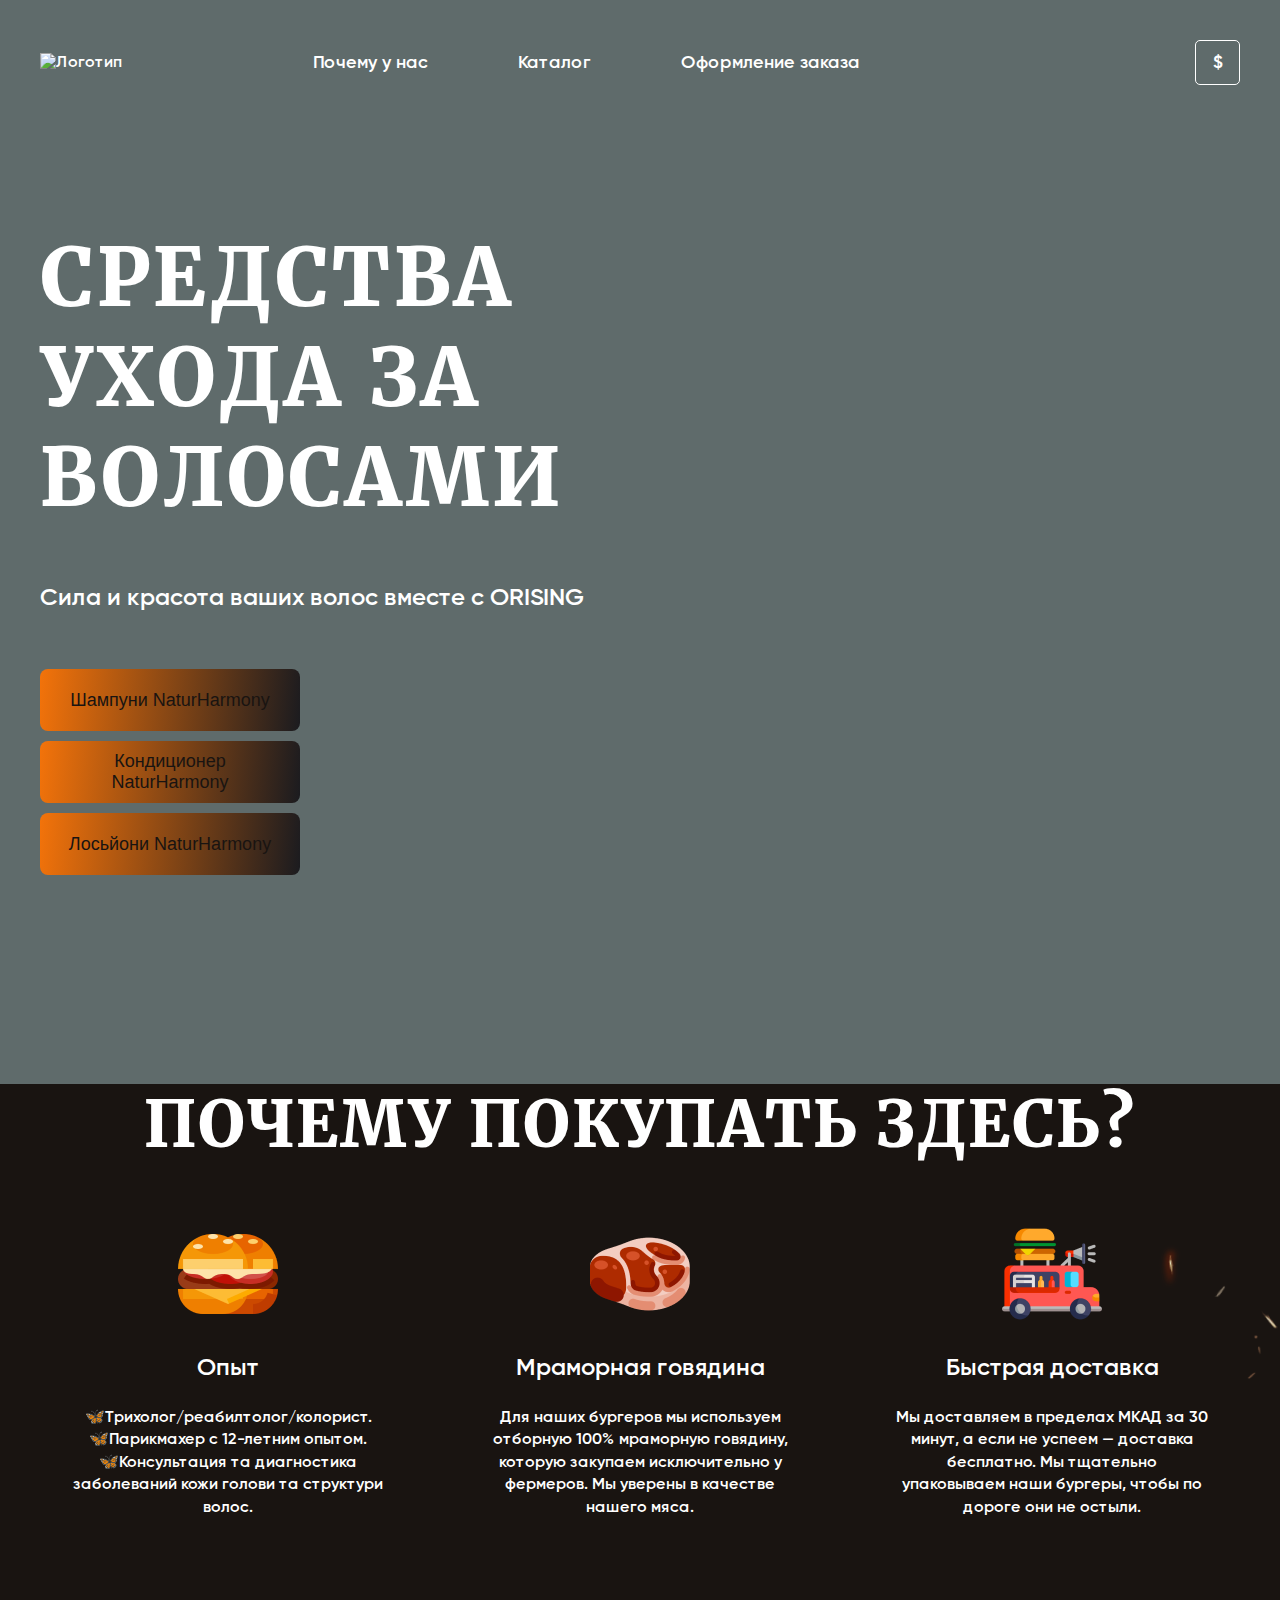
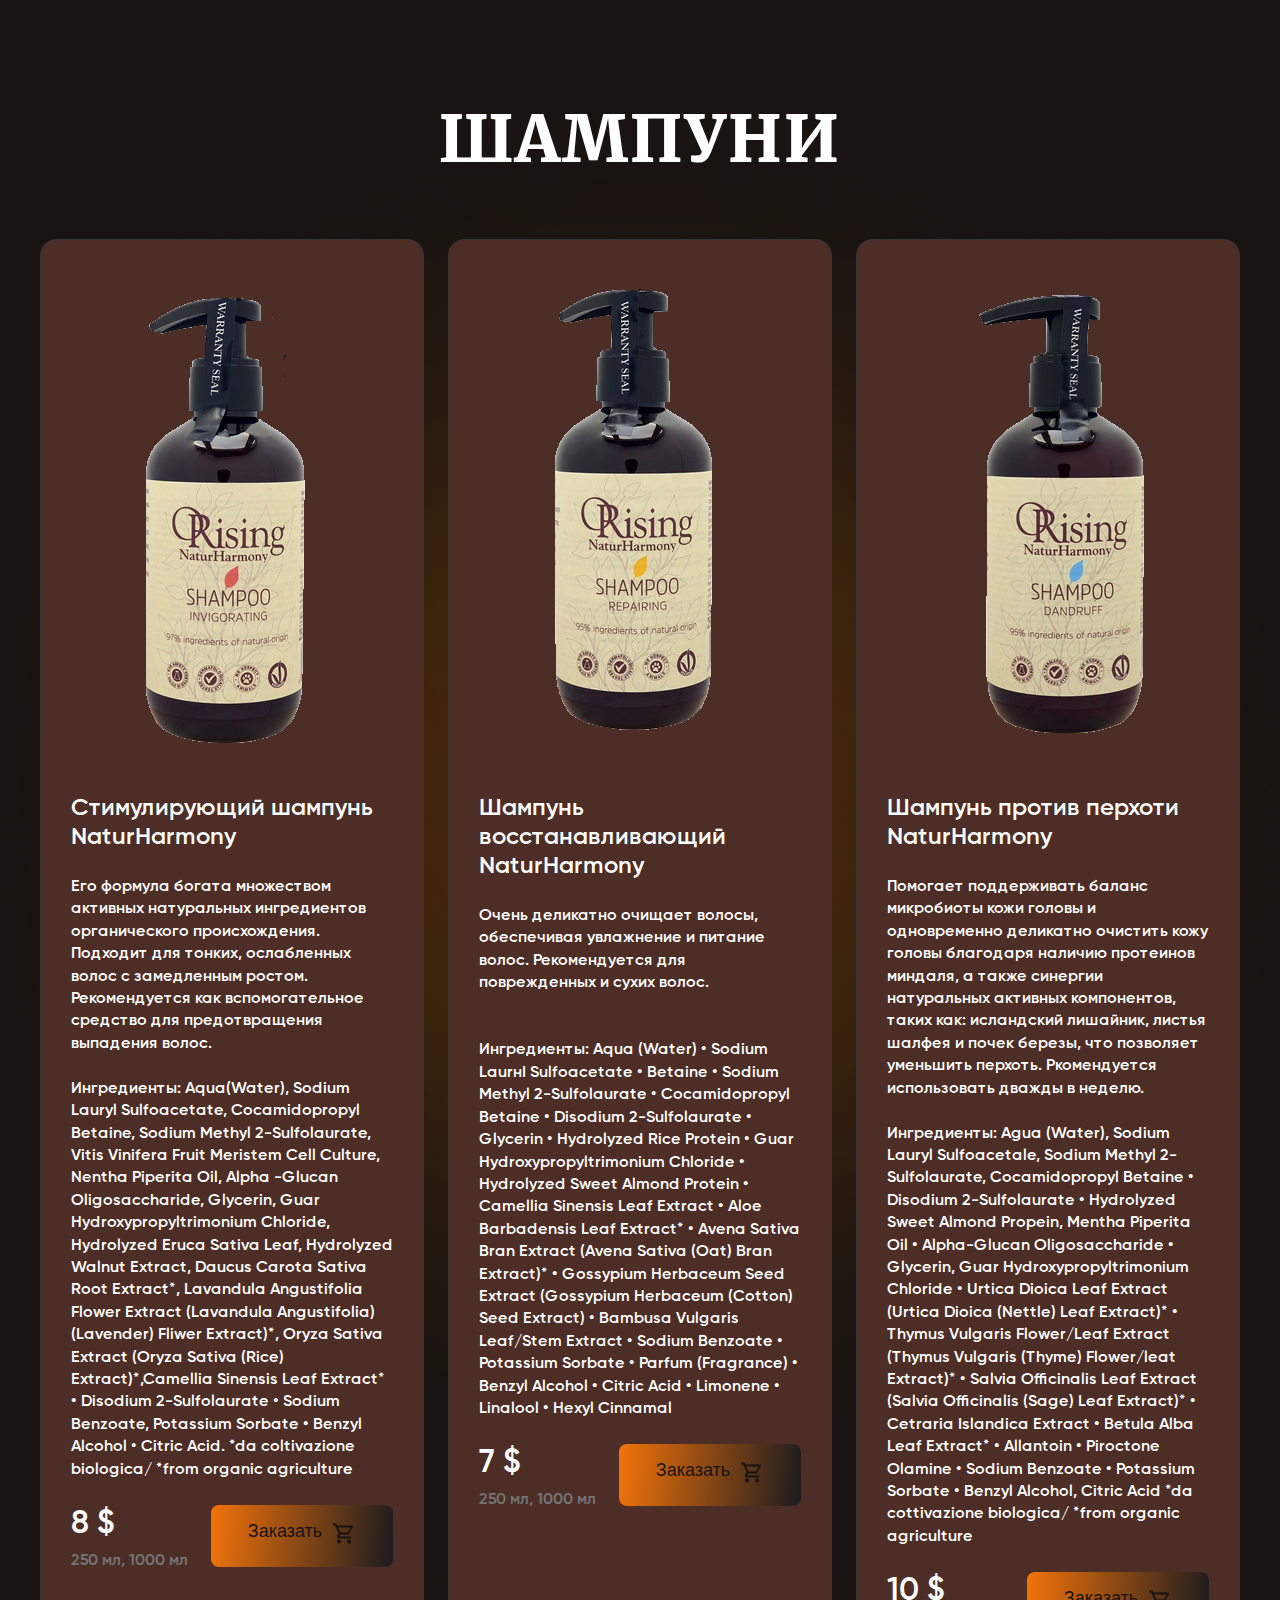
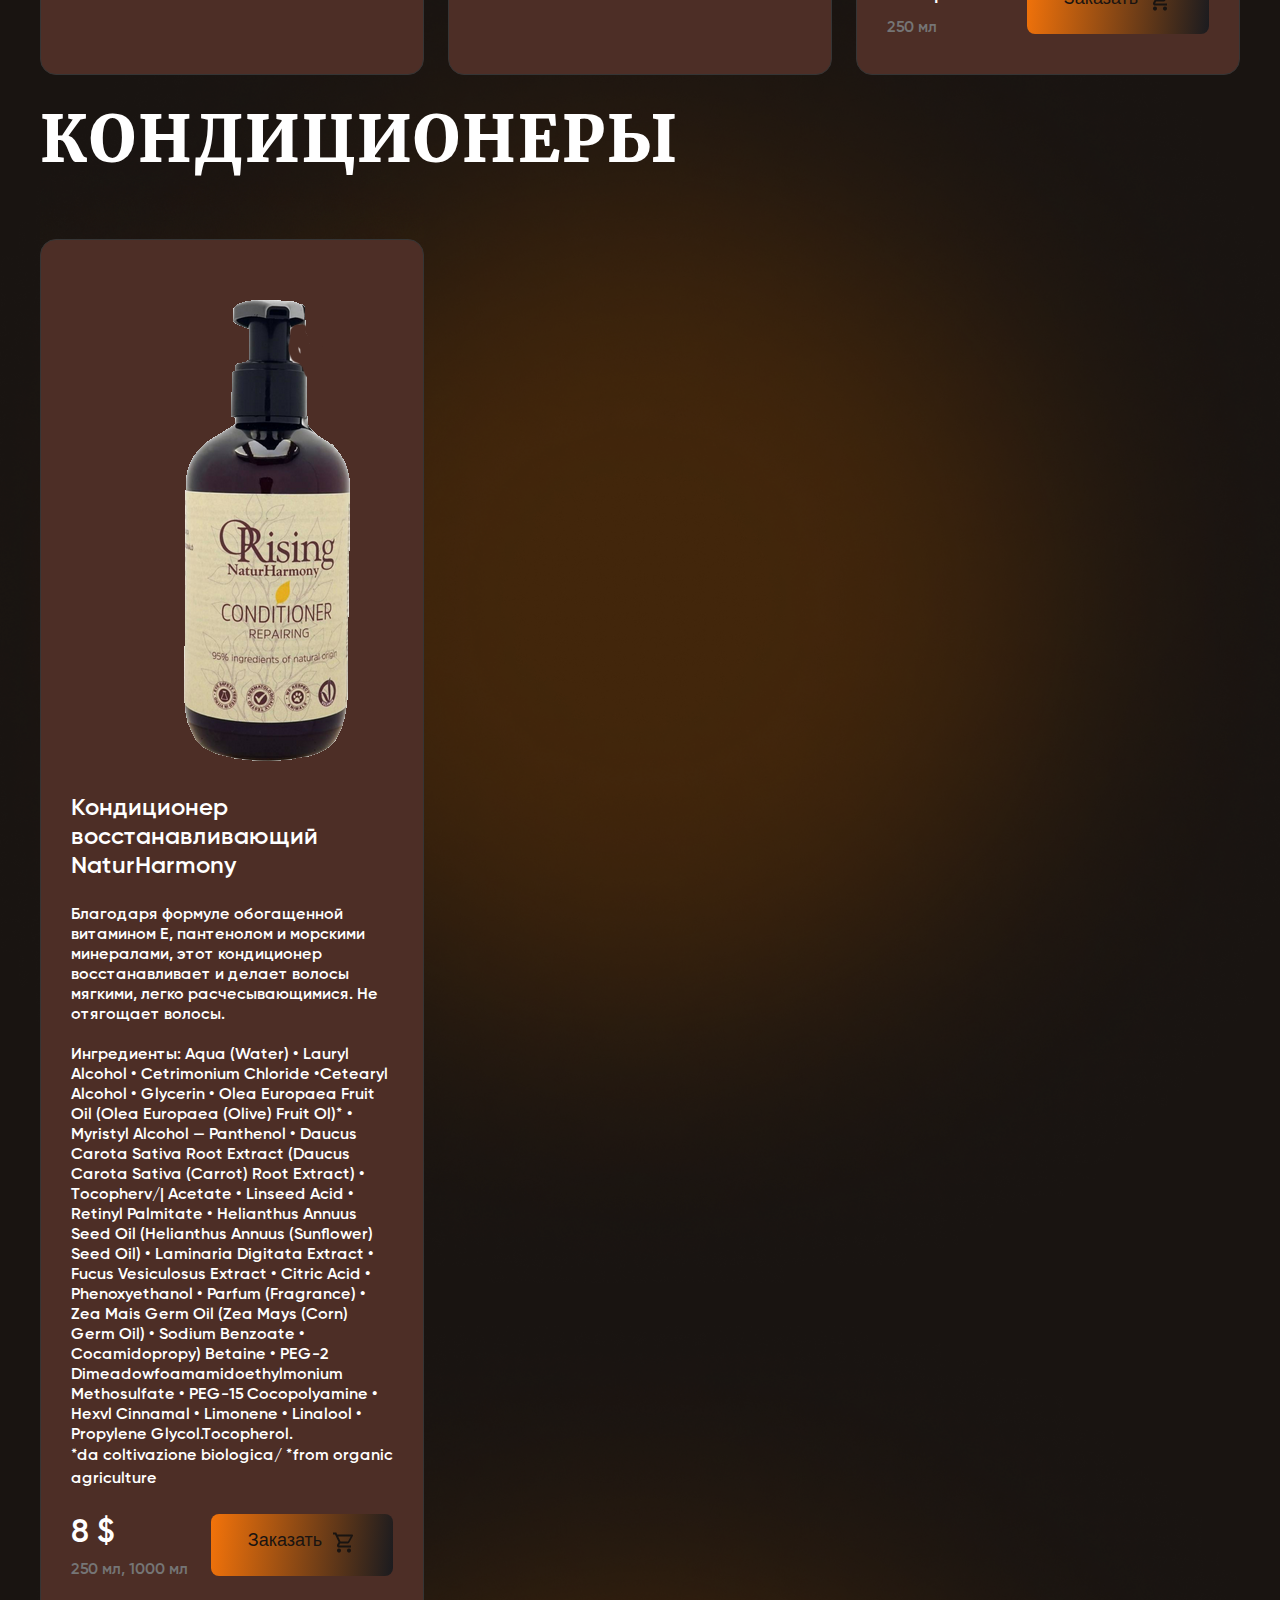
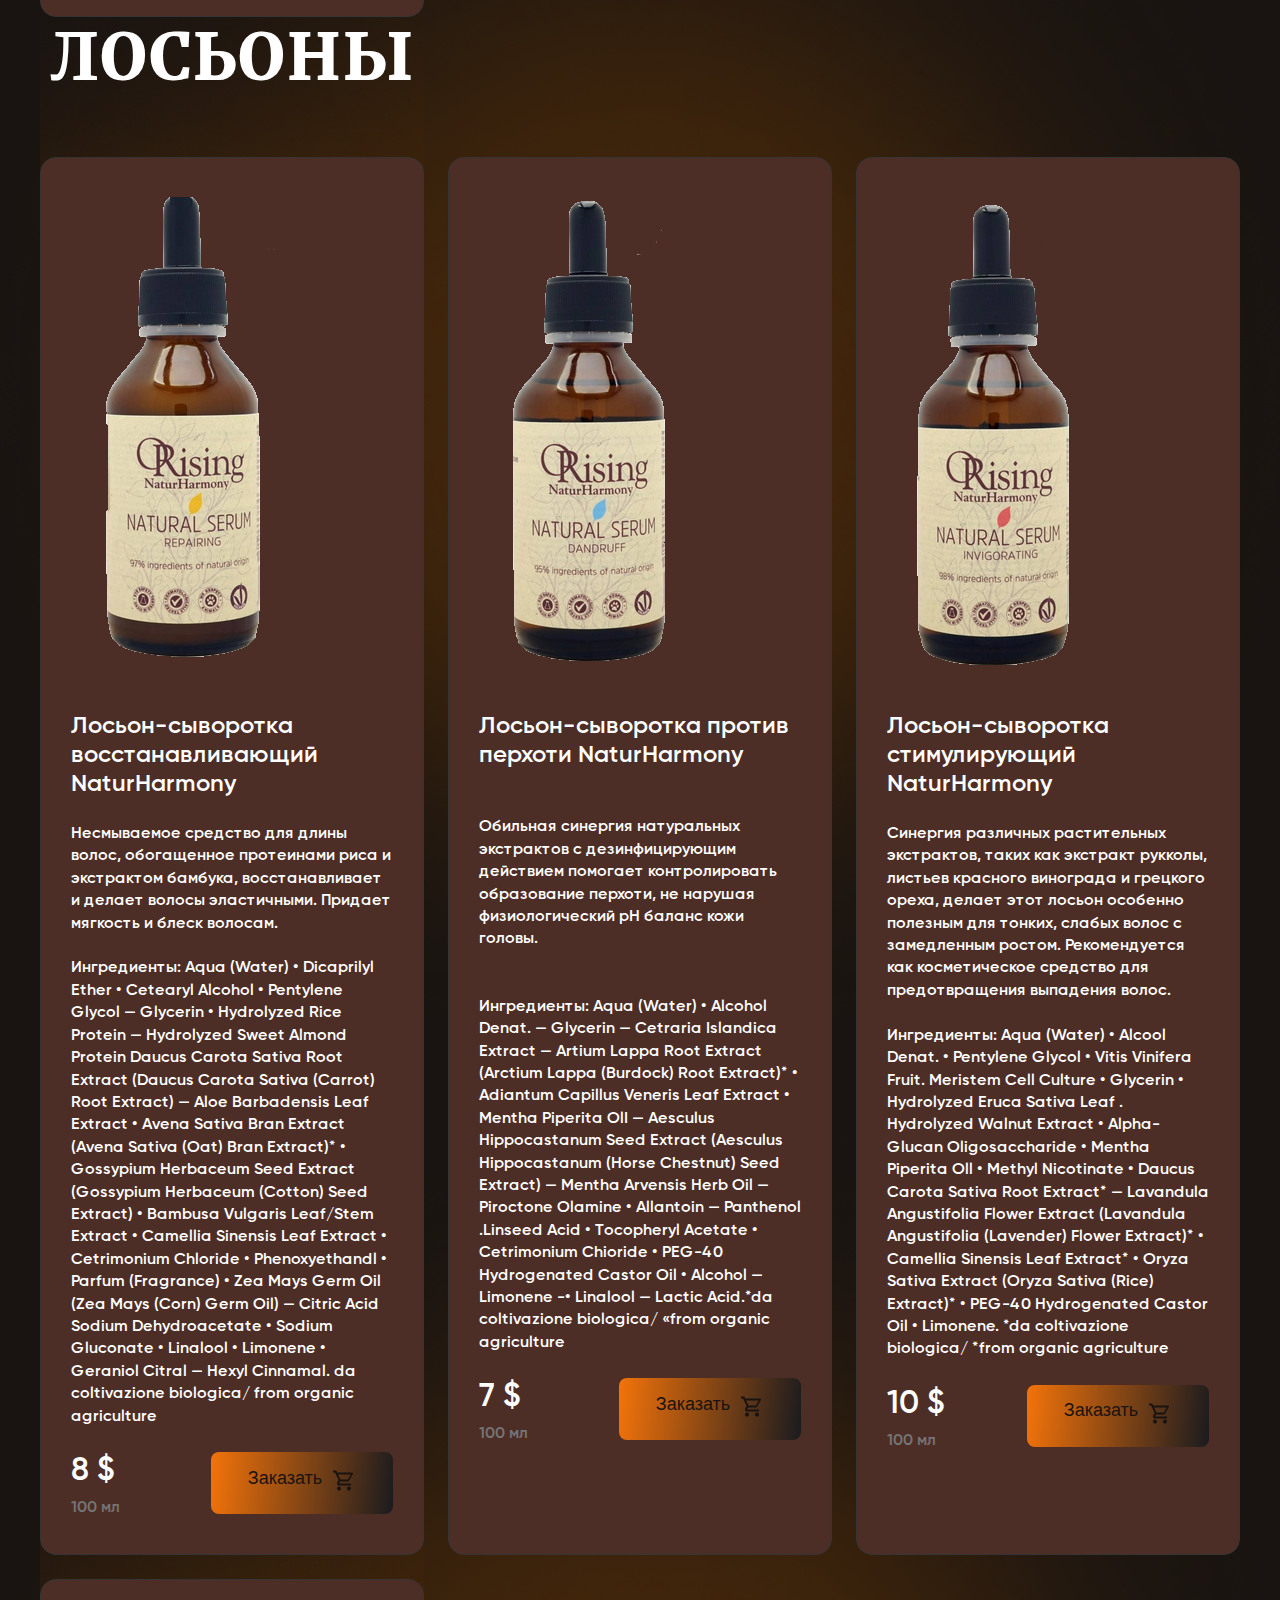
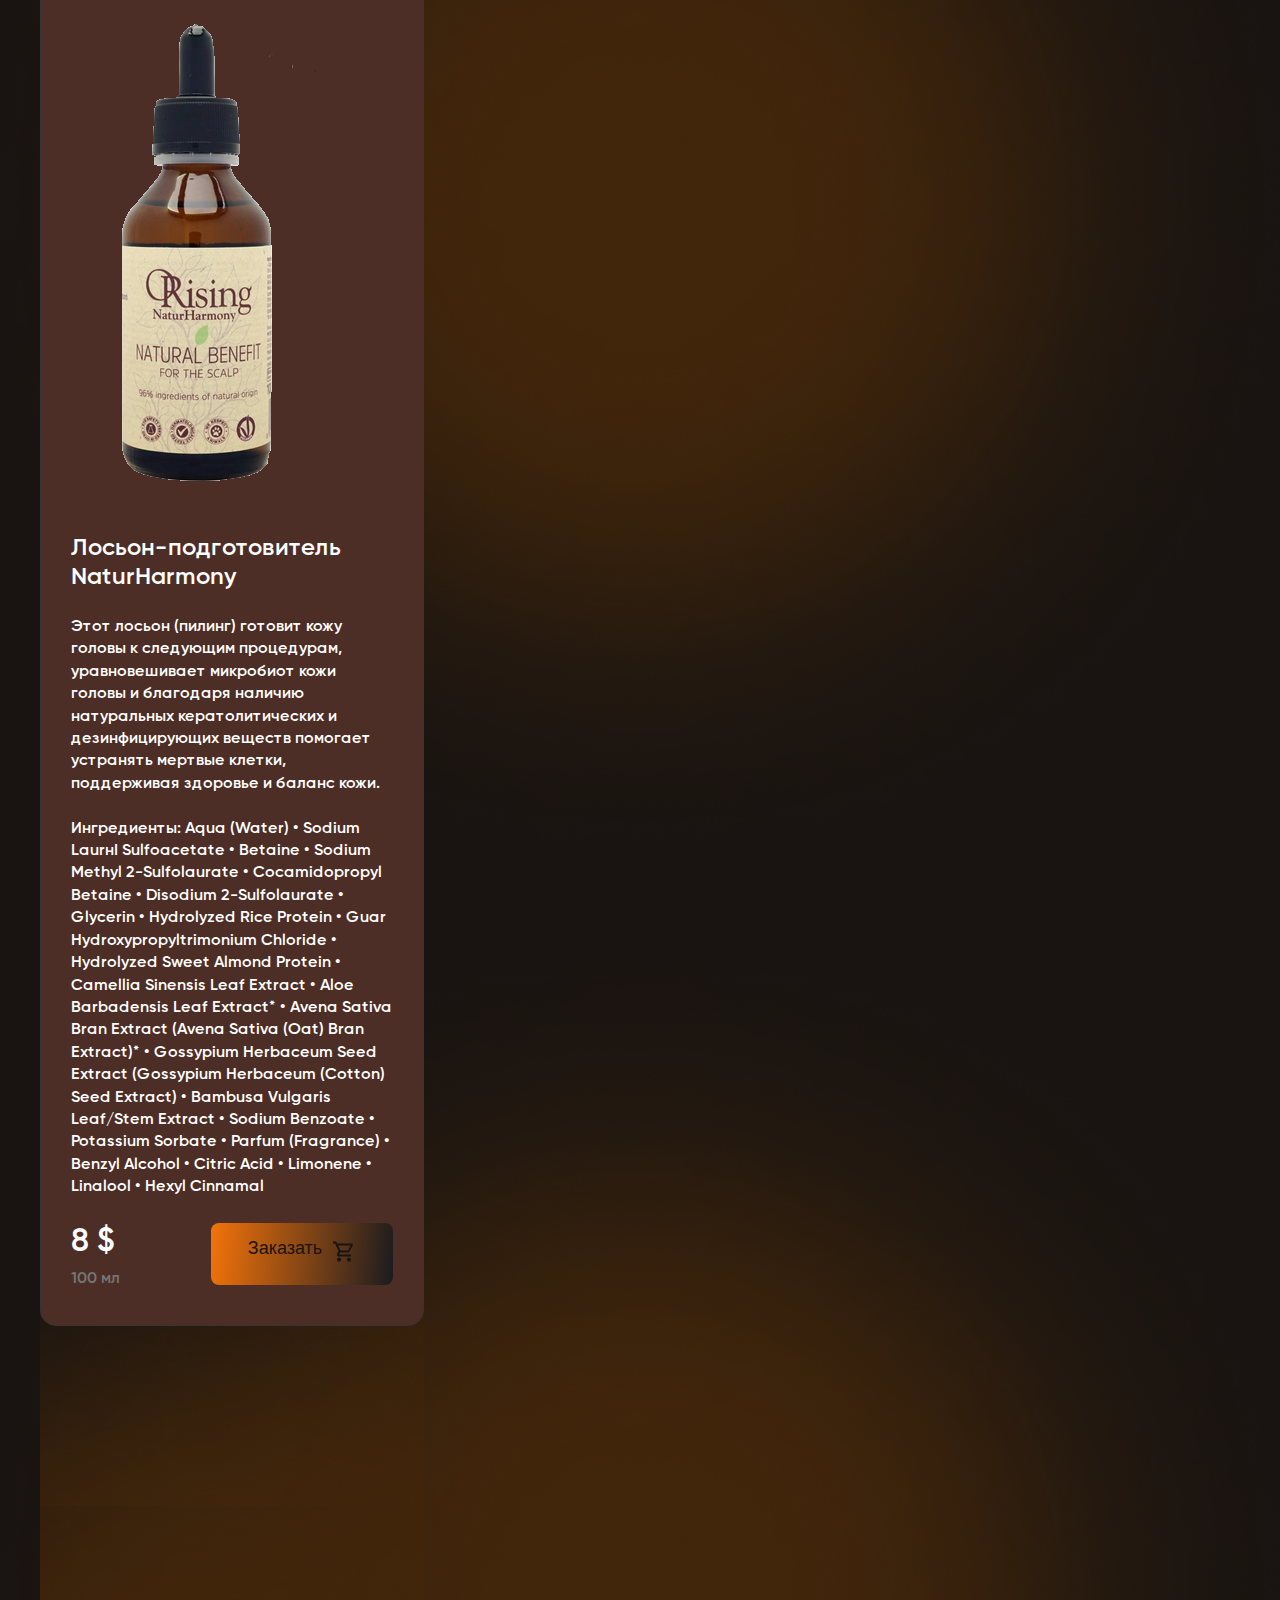
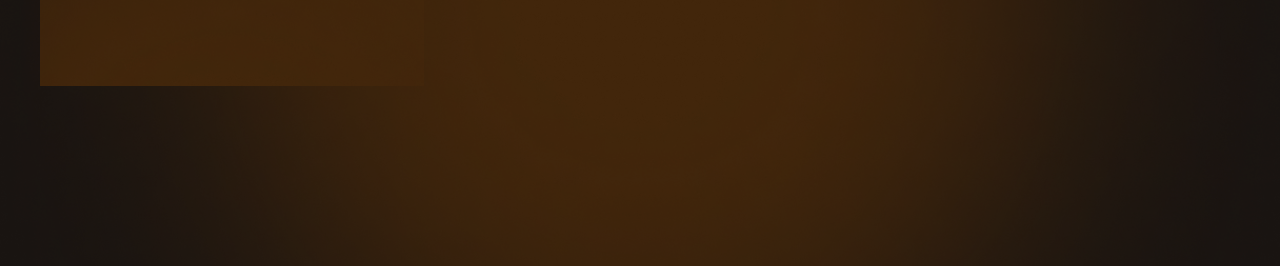
==== index.html @ b6486eff "Teg122" ====
<!DOCTYPE html>
<html lang="en">
<head>
    <meta charset="UTF-8">
    <title>Hair health</title>
    <link rel="stylesheet" href="styles/styles.css"> <!--подключение стилей css-->
</head>
<body>

<section class="main">
        <header class="header">
            <div class="container">
                <div class="logo">
                    <img src="images/Logo_1.png" alt="Логотип">
                </div>
                <nav class="menu">
                    <ul class="menu-list">
                        <li class="menu-item">
                            <a data-link="why">Почему у нас</a>  <!-- поиск идентификатора id="why" -->
                        </li>
                        <li class="menu-item">
                            <a data-link="products_sh">Каталог</a> <!-- поиск идентификатора id="products" -->
                        </li>

                        <li class="menu-item">
                            <a href="https://www.instagram.com/anna.mishinaa/">Оформление заказа</a>
                        </li>


                    </ul>
                </nav>
                <div class="currency" title="Изменить валюту" id="change-currency">$</div>
            </div>
        </header>

        <section class="main-content">
            <div class="container">
                <div class="main-info">

                    <h1 class="main-title">Средства ухода за волосами</h1>

                    <p class="main-text">
                        Сила и красота ваших волос вместе с ORISING
                    </p>
                    <div class="main-action">
                        <button class="button" id="main-action-button_sh">Шампуни NaturHarmony</button> <!-- идентификатор id="main-action-button" для поиска скрипта -->
                    </div>
                    <div class="main-action">
                        <button class="button" id="main-action-button_cond">Кондиционер NaturHarmony</button> <!-- идентификатор id="main-action-button" для поиска скрипта -->
                    </div>
                    <div class="main-action">
                        <button class="button" id="main-action-button_los">Лосьйони NaturHarmony</button> <!-- идентификатор id="main-action-button" для поиска скрипта -->
                    </div>

                </div>


            </div>
        </section>
    </section>

    <section class="why" id="why"> <!-- идентификатор id="why" для поиска при переходе -->
        <div class="container">
            <div class="why-title common-title">почему покупать здесь?</div>
            <div class="why-items">
                <div class="why-item">
                    <img src="images/burger.png" alt="burger" class="why-item-image"/>
                    <div class="why-item-title">Опыт</div>
                    <div class="why-item-text">
                        🦋Трихолог/реабилтолог/колорист.
                        <br>
                        🦋Парикмахер с 12-летним опытом.
                        <br>
                        🦋Консультация та диагностика заболеваний кожи голови та структури волос.
                    </div>
                </div>
                <div class="why-item">
                    <img src="images/meat.png" alt="meat" class="why-item-image"/>
                    <div class="why-item-title">Мраморная говядина</div>
                    <div class="why-item-text">
                        Для наших бургеров мы используем отборную 100% мраморную говядину, которую закупаем исключительно у фермеров. Мы уверены в качестве нашего мяса.
                    </div>
                </div>
                <div class="why-item">
                    <img src="images/food_truck.png" alt="food truck.png" class="why-item-image"/>
                    <div class="why-item-title">Быстрая доставка</div>
                    <div class="why-item-text">
                        Мы доставляем в пределах МКАД за 30 минут, а если не успеем — доставка бесплатно. Мы тщательно упаковываем наши бургеры, чтобы по дороге они не остыли.
                    </div>
                </div>
            </div>
        </div>
    </section>

    <!--3х2-->
    <!--ШАМПУНИ-->
    <section class="products" id="products_sh"> <!-- идентификатор id="products" для поиска скрипта -->
        <div class="container">
            <div class="products-title common-title">Шампуни </div>
            <div class="products-items">
                <div class="products-item">
                    <div class="products-item-image">
                        <img src="images/shm_1.png" alt="Shampun_1">
                    </div>
                    <div class="products-item-title">Стимулирующий шампунь NaturHarmony</div>
                    <div class="products-item-text">
                        <p>
                            Его формула богата множеством активных натуральных ингредиентов органического происхождения. Подходит для тонких, ослабленных волос с замедленным ростом. Рекомендуется как вспомогательное средство для предотвращения выпадения волос.
                            <br>
                            <br>

                            Ингредиенты: Aqua(Water), Sodium Lauryl Sulfoacetate, Cocamidopropyl Betaine, Sodium Methyl 2-Sulfolaurate, Vitis Vinifera Fruit Meristem Cell Culture, Nentha Piperita Oil, Alpha -Glucan Oligosaccharide, Glycerin, Guar Hydroxypropyltrimonium Chloride, Hydrolyzed Eruca Sativa Leaf, Hydrolyzed Walnut Extract, Daucus Carota Sativa Root Extract*, Lavandula Angustifolia Flower Extract (Lavandula Angustifolia) (Lavender) Fliwer Extract)*, Oryza Sativa Extract (Oryza Sativa (Rice) Extract)*,Camellia Sinensis Leaf Extract* • Disodium 2-Sulfolaurate • Sodium Benzoate, Potassium Sorbate • Benzyl Alcohol • Citric Acid.
                            *da coltivazione biologica/ *from organic agriculture
                        </p>
                    </div>
                    <div class="products-item-extra">
                        <div class="products-item-info">
                            <div class="products-item-price" data-base-price="8">8 $</div>
                            <div class="products-item-weight">250 мл, 1000 мл</div>
                        </div>
                        <div class="products-item-action">
                            <button class="button product-button">
                                <span>Заказать</span>
                                <span>
                                    <svg xmlns="http://www.w3.org/2000/svg" width="24" height="25" viewBox="0 0 24 25" fill="none">
                                        <path d="M17 18.5C17.5304 18.5 18.0391 18.7107 18.4142 19.0858C18.7893 19.4609 19 19.9696 19 20.5C19 21.0304 18.7893 21.5391 18.4142 21.9142C18.0391 22.2893 17.5304 22.5 17 22.5C16.4696 22.5 15.9609 22.2893 15.5858 21.9142C15.2107 21.5391 15 21.0304 15 20.5C15 19.39 15.89 18.5 17 18.5ZM1 2.5H4.27L5.21 4.5H20C20.2652 4.5 20.5196 4.60536 20.7071 4.79289C20.8946 4.98043 21 5.23478 21 5.5C21 5.67 20.95 5.84 20.88 6L17.3 12.47C16.96 13.08 16.3 13.5 15.55 13.5H8.1L7.2 15.13L7.17 15.25C7.17 15.3163 7.19634 15.3799 7.24322 15.4268C7.29011 15.4737 7.3537 15.5 7.42 15.5H19V17.5H7C6.46957 17.5 5.96086 17.2893 5.58579 16.9142C5.21071 16.5391 5 16.0304 5 15.5C5 15.15 5.09 14.82 5.24 14.54L6.6 12.09L3 4.5H1V2.5ZM7 18.5C7.53043 18.5 8.03914 18.7107 8.41421 19.0858C8.78929 19.4609 9 19.9696 9 20.5C9 21.0304 8.78929 21.5391 8.41421 21.9142C8.03914 22.2893 7.53043 22.5 7 22.5C6.46957 22.5 5.96086 22.2893 5.58579 21.9142C5.21071 21.5391 5 21.0304 5 20.5C5 19.39 5.89 18.5 7 18.5ZM16 11.5L18.78 6.5H6.14L8.5 11.5H16Z" fill="#191411"/>
                                    </svg>
                                </span>
                            </button>
                        </div>
                    </div>
                </div>
    <!--Product 2-->
                <div class="products-item">
                    <div class="products-item-image">
                        <img src="images/shm_2.png" alt="Shampun_2">
                    </div>
                    <div class="products-item-title">Шампунь восстанавливающий NaturHarmony</div>
                    <div class="products-item-text">
                        <p>
                            Очень деликатно очищает волосы, обеспечивая увлажнение и питание волос. Рекомендуется для поврежденных и сухих волос.                        <br>
                            <br>
                            <br>
                            Ингредиенты: Aqua (Water) • Sodium LaurнI Sulfoacetate • Betaine • Sodium Methyl 2-Sulfolaurate • Cocamidopropyl Betaine • Disodium 2-Sulfolaurate • Glycerin • Hydrolyzed Rice Protein • Guar Hydroxypropyltrimonium Chloride • Hydrolyzed Sweet Almond Protein • Camellia Sinensis Leaf Extract • Aloe Barbadensis Leaf Extract* • Avena Sativa Bran Extract (Avena Sativa (Oat) Bran Extract)* • Gossypium Herbaceum Seed Extract (Gossypium Herbaceum (Cotton) Seed Extract) • Bambusa Vulgaris Leaf/Stem Extract • Sodium Benzoate • Potassium Sorbate • Parfum (Fragrance) • Benzyl Alcohol • Citric Acid • Limonene • Linalool • Hexyl Cinnamal
                        </p>
                    </div>
                    <div class="products-item-extra">
                        <div class="products-item-info">
                            <div class="products-item-price" data-base-price="7">7 $</div>
                            <div class="products-item-weight">250 мл, 1000 мл</div>
                        </div>
                        <div class="products-item-action">
                            <button class="button product-button">
                                <span>Заказать</span>
                                <span>
                                    <svg xmlns="http://www.w3.org/2000/svg" width="24" height="25" viewBox="0 0 24 25" fill="none">
                                        <path d="M17 18.5C17.5304 18.5 18.0391 18.7107 18.4142 19.0858C18.7893 19.4609 19 19.9696 19 20.5C19 21.0304 18.7893 21.5391 18.4142 21.9142C18.0391 22.2893 17.5304 22.5 17 22.5C16.4696 22.5 15.9609 22.2893 15.5858 21.9142C15.2107 21.5391 15 21.0304 15 20.5C15 19.39 15.89 18.5 17 18.5ZM1 2.5H4.27L5.21 4.5H20C20.2652 4.5 20.5196 4.60536 20.7071 4.79289C20.8946 4.98043 21 5.23478 21 5.5C21 5.67 20.95 5.84 20.88 6L17.3 12.47C16.96 13.08 16.3 13.5 15.55 13.5H8.1L7.2 15.13L7.17 15.25C7.17 15.3163 7.19634 15.3799 7.24322 15.4268C7.29011 15.4737 7.3537 15.5 7.42 15.5H19V17.5H7C6.46957 17.5 5.96086 17.2893 5.58579 16.9142C5.21071 16.5391 5 16.0304 5 15.5C5 15.15 5.09 14.82 5.24 14.54L6.6 12.09L3 4.5H1V2.5ZM7 18.5C7.53043 18.5 8.03914 18.7107 8.41421 19.0858C8.78929 19.4609 9 19.9696 9 20.5C9 21.0304 8.78929 21.5391 8.41421 21.9142C8.03914 22.2893 7.53043 22.5 7 22.5C6.46957 22.5 5.96086 22.2893 5.58579 21.9142C5.21071 21.5391 5 21.0304 5 20.5C5 19.39 5.89 18.5 7 18.5ZM16 11.5L18.78 6.5H6.14L8.5 11.5H16Z" fill="#191411"/>
                                    </svg>
                                </span>
                            </button>
                        </div>
                    </div>
                </div>
    <!--Product 3-->
                <div class="products-item">
                    <div class="products-item-image">
                        <img src="images/shm_3.png" alt="Shampun_3">
                    </div>
                    <div class="products-item-title">Шампунь против перхоти NaturHarmony</div>
                    <div class="products-item-text">
                        Помогает поддерживать баланс микробиоты кожи головы и одновременно деликатно очистить кожу головы благодаря наличию протеинов миндаля, а также синергии натуральных активных компонентов, таких как: исландский лишайник, листья шалфея и почек березы, что позволяет уменьшить перхоть. Ркомендуется использовать дважды в неделю.
                        <br>
                        <br>
                        Ингредиенты: Agua (Water), Sodium Lauryl Sulfoacetale, Sodium Methyl 2- Sulfolaurate, Cocamidopropyl Betaine • Disodium 2-Sulfolaurate • Hydrolyzed Sweet Almond Propein, Mentha Piperita Oil • Alpha-Glucan Oligosaccharide • Glycerin, Guar Hydroxypropyltrimonium Chloride • Urtica Dioica Leaf Extract (Urtica Dioica (Nettle) Leaf Extract)* • Thymus Vulgaris Flower/Leaf Extract (Thymus Vulgaris (Thyme) Flower/leat Extract)* • Salvia Officinalis Leaf Extract (Salvia Officinalis (Sage) Leaf Extract)* • Cetraria Islandica Extract • Betula Alba Leaf Extract* • Allantoin • Piroctone Olamine • Sodium Benzoate • Potassium Sorbate • Benzyl Alcohol, Citric Acid *da cottivazione biologica/ *from organic agriculture
                    </div>
                    <div class="products-item-extra">
                        <div class="products-item-info">
                            <div class="products-item-price" data-base-price="10">10 $</div>
                            <div class="products-item-weight">250 мл</div>
                        </div>
                        <div class="products-item-action">
                            <button class="button product-button">
                                <span>Заказать</span>
                                <span>
                                    <svg xmlns="http://www.w3.org/2000/svg" width="24" height="25" viewBox="0 0 24 25" fill="none">
                                        <path d="M17 18.5C17.5304 18.5 18.0391 18.7107 18.4142 19.0858C18.7893 19.4609 19 19.9696 19 20.5C19 21.0304 18.7893 21.5391 18.4142 21.9142C18.0391 22.2893 17.5304 22.5 17 22.5C16.4696 22.5 15.9609 22.2893 15.5858 21.9142C15.2107 21.5391 15 21.0304 15 20.5C15 19.39 15.89 18.5 17 18.5ZM1 2.5H4.27L5.21 4.5H20C20.2652 4.5 20.5196 4.60536 20.7071 4.79289C20.8946 4.98043 21 5.23478 21 5.5C21 5.67 20.95 5.84 20.88 6L17.3 12.47C16.96 13.08 16.3 13.5 15.55 13.5H8.1L7.2 15.13L7.17 15.25C7.17 15.3163 7.19634 15.3799 7.24322 15.4268C7.29011 15.4737 7.3537 15.5 7.42 15.5H19V17.5H7C6.46957 17.5 5.96086 17.2893 5.58579 16.9142C5.21071 16.5391 5 16.0304 5 15.5C5 15.15 5.09 14.82 5.24 14.54L6.6 12.09L3 4.5H1V2.5ZM7 18.5C7.53043 18.5 8.03914 18.7107 8.41421 19.0858C8.78929 19.4609 9 19.9696 9 20.5C9 21.0304 8.78929 21.5391 8.41421 21.9142C8.03914 22.2893 7.53043 22.5 7 22.5C6.46957 22.5 5.96086 22.2893 5.58579 21.9142C5.21071 21.5391 5 21.0304 5 20.5C5 19.39 5.89 18.5 7 18.5ZM16 11.5L18.78 6.5H6.14L8.5 11.5H16Z" fill="#191411"/>
                                    </svg>
                                </span>
                            </button>
                        </div>
                    </div>
                </div>


    <section/>


    <!-- КОНДИЦИОНЕР -->
    <section class="products" id="products_cond"> <!-- идентификатор id="products" для поиска скрипта -->
    <section/>
        <div class="container">
            <div class="products-title common-title">Кондиционеры </div>
            <div class="products-items">
                <div class="products-item">
                    <div class="products-item-image">
                        <img src="images/con_1.png" alt="ls_1">
                    </div>
                    <div class="products-item-title ">Кондиционер восстанавливающий NaturHarmony</div>
                    Благодаря формуле обогащенной витамином Е, пантенолом и морскими минералами, этот кондиционер восстанавливает и делает волосы мягкими, легко расчесывающимися. Не отягощает волосы.
                    <br>
                    <br>
                    Ингредиенты: Aqua (Water) • Lauryl Alcohol • Cetrimonium Chloride •Cetearyl Alcohol • Glycerin • Olea Europaea Fruit Oil (Olea Europaea (Olive) Fruit Ol)* • Myristyl Alcohol — Panthenol • Daucus Carota Sativa Root Extraсt (Daucus Carota Sativa (Carrot) Root Extract) • Tocopherv/| Acetate • Linseed Acid • Retinyl Palmitate • Helianthus Annuus Seed Oil (Helianthus Annuus (Sunflower) Seed Oil) • Laminaria Digitata Extract • Fucus Vesiculosus Extract • Citric Acid • Phenoxyethanol • Parfum (Fragrance) • Zea Mais Germ Oil (Zea Mays (Corn) Germ Oil) • Sodium Benzoate • Cocamidopropy) Betaine • PEG-2 Dimeadowfoamamidoethylmonium Methosulfate • PEG-15 Cocopolyamine • Hexvl Cinnamal • Limonene • Linalool • Propylene Glycol.Tocopherol.
                    <div class="products-item-text">
                        <p>
                            *da coltivazione biologica/ *from organic agriculture
                        </p>
                    </div>
                    <div class="products-item-extra">
                        <div class="products-item-info">
                            <div class="products-item-price" data-base-price="8">8 $</div>
                            <div class="products-item-weight">250 мл, 1000 мл</div>
                        </div>
                        <div class="products-item-action">
                            <button class="button product-button">
                                <span>Заказать</span>
                                <span>
                                    <svg xmlns="http://www.w3.org/2000/svg" width="24" height="25" viewBox="0 0 24 25" fill="none">
                                        <path d="M17 18.5C17.5304 18.5 18.0391 18.7107 18.4142 19.0858C18.7893 19.4609 19 19.9696 19 20.5C19 21.0304 18.7893 21.5391 18.4142 21.9142C18.0391 22.2893 17.5304 22.5 17 22.5C16.4696 22.5 15.9609 22.2893 15.5858 21.9142C15.2107 21.5391 15 21.0304 15 20.5C15 19.39 15.89 18.5 17 18.5ZM1 2.5H4.27L5.21 4.5H20C20.2652 4.5 20.5196 4.60536 20.7071 4.79289C20.8946 4.98043 21 5.23478 21 5.5C21 5.67 20.95 5.84 20.88 6L17.3 12.47C16.96 13.08 16.3 13.5 15.55 13.5H8.1L7.2 15.13L7.17 15.25C7.17 15.3163 7.19634 15.3799 7.24322 15.4268C7.29011 15.4737 7.3537 15.5 7.42 15.5H19V17.5H7C6.46957 17.5 5.96086 17.2893 5.58579 16.9142C5.21071 16.5391 5 16.0304 5 15.5C5 15.15 5.09 14.82 5.24 14.54L6.6 12.09L3 4.5H1V2.5ZM7 18.5C7.53043 18.5 8.03914 18.7107 8.41421 19.0858C8.78929 19.4609 9 19.9696 9 20.5C9 21.0304 8.78929 21.5391 8.41421 21.9142C8.03914 22.2893 7.53043 22.5 7 22.5C6.46957 22.5 5.96086 22.2893 5.58579 21.9142C5.21071 21.5391 5 21.0304 5 20.5C5 19.39 5.89 18.5 7 18.5ZM16 11.5L18.78 6.5H6.14L8.5 11.5H16Z" fill="#191411"/>
                                    </svg>
                                </span>
                            </button>
                        </div>
                    </div>
                </div>
            </div>
        </div>


    <!-- ЛОСЬОНЫ -->
    <section class="products" id="products_los"> <!-- идентификатор id="products" для поиска скрипта -->
        <div class="container">
            <div class="products-title common-title">Лосьоны </div>
            <div class="products-items">
                <div class="products-item">
                    <div class="products-item-image">
                        <img src="images/los_1.png" alt="losyon_1">
                    </div>
                    <div class="products-item-title">Лосьон-сыворотка восстанавливающий NaturHarmony</div>
                    <div class="products-item-text">
                        <p>
                            Несмываемое средство для длины волос, обогащенное протеинами риса и экстрактом бамбука, восстанавливает и делает волосы эластичными. Придает мягкость и блеск волосам.
                            <br>
                            <br>
                            Ингредиенты: Aqua (Water) • Dicaprilyl Ether • Cetearyl Alcohol • Pentylene Glycol — Glycerin • Hydrolyzed Rice Protein — Hydrolyzed Sweet Almond Protein Daucus Carota Sativa Root Extract (Daucus Carota Sativa (Carrot) Root Extract) — Aloe Barbadensis Leaf Extract • Avena Sativa Bran Extract (Avena Sativa (Oat) Bran Extract)* • Gossypium Herbaceum Seed Extract (Gossypium Herbaceum (Cotton) Seed Extract) • Bambusa Vulgaris Leaf/Stem Extract • Camellia Sinensis Leaf Extract • Cetrimonium Chloride • Phenoxyethandl • Parfum (Fragrance) • Zea Mays Germ Oil (Zea Mays (Corn) Germ Oil) — Citric Acid Sodium Dehydroacetate • Sodium Gluconate • Linalool • Limonene • Geraniol Citral — Hexyl Cinnamal. da coltivazione biologica/ from organic agriculture

                        </p>
                    </div>
                    <div class="products-item-extra">
                        <div class="products-item-info">
                            <div class="products-item-price" data-base-price="8">8 $</div>
                            <div class="products-item-weight">100 мл</div>
                        </div>
                        <div class="products-item-action">
                            <button class="button product-button">
                                <span>Заказать</span>
                                <span>
                                <svg xmlns="http://www.w3.org/2000/svg" width="24" height="25" viewBox="0 0 24 25" fill="none">
                                    <path d="M17 18.5C17.5304 18.5 18.0391 18.7107 18.4142 19.0858C18.7893 19.4609 19 19.9696 19 20.5C19 21.0304 18.7893 21.5391 18.4142 21.9142C18.0391 22.2893 17.5304 22.5 17 22.5C16.4696 22.5 15.9609 22.2893 15.5858 21.9142C15.2107 21.5391 15 21.0304 15 20.5C15 19.39 15.89 18.5 17 18.5ZM1 2.5H4.27L5.21 4.5H20C20.2652 4.5 20.5196 4.60536 20.7071 4.79289C20.8946 4.98043 21 5.23478 21 5.5C21 5.67 20.95 5.84 20.88 6L17.3 12.47C16.96 13.08 16.3 13.5 15.55 13.5H8.1L7.2 15.13L7.17 15.25C7.17 15.3163 7.19634 15.3799 7.24322 15.4268C7.29011 15.4737 7.3537 15.5 7.42 15.5H19V17.5H7C6.46957 17.5 5.96086 17.2893 5.58579 16.9142C5.21071 16.5391 5 16.0304 5 15.5C5 15.15 5.09 14.82 5.24 14.54L6.6 12.09L3 4.5H1V2.5ZM7 18.5C7.53043 18.5 8.03914 18.7107 8.41421 19.0858C8.78929 19.4609 9 19.9696 9 20.5C9 21.0304 8.78929 21.5391 8.41421 21.9142C8.03914 22.2893 7.53043 22.5 7 22.5C6.46957 22.5 5.96086 22.2893 5.58579 21.9142C5.21071 21.5391 5 21.0304 5 20.5C5 19.39 5.89 18.5 7 18.5ZM16 11.5L18.78 6.5H6.14L8.5 11.5H16Z" fill="#191411"/>
                                </svg>
                            </span>
                            </button>
                        </div>
                    </div>
                </div>
       <!--Product 2-->
        <div class="products-item">
            <div class="products-item-image">
                <img src="images/los_2.png" alt="Losyon_2">
            </div>
            <div class="products-item-title">Лосьон-сыворотка против перхоти NaturHarmony</div>
            <div class="products-item-text">
                <p>
                    <br>
                    Обильная синергия натуральных экстрактов с дезинфицирующим действием помогает контролировать образование перхоти, не нарушая физиологический рН баланс кожи головы.                        <br>
                    <br>
                    <br>
                    Ингредиенты: Aqua (Water) • Alcohol Denat. — Glycerin — Cetraria Islandica Extract — Artium Lappa Root Extract (Arctium Lappa (Burdock) Root Extract)* • Adiantum Capillus Veneris Leaf Extract • Mentha Piperita OlI — Aesculus Hippocastanum Seed Extract (Aesculus Hippocastanum (Horse Chestnut) Seed Extract) — Mentha Arvensis Herb Oil — Piroctone Olamine • Allantoin — Panthenol .Linseed Acid • Tocopheryl Acetate • Cetrimonium Chioride • PEG-40 Hydrogenated Castor Oil • Alcohol — Limonene -• Linalool — Lactic Acid.*da coltivazione biologica/ «from organic agriculture
                </p>
            </div>
            <div class="products-item-extra">
                <div class="products-item-info">
                    <div class="products-item-price" data-base-price="7">7 $</div>
                    <div class="products-item-weight">100 мл</div>
                </div>
                <div class="products-item-action">
                    <button class="button product-button">
                        <span>Заказать</span>
                        <span>
                        <svg xmlns="http://www.w3.org/2000/svg" width="24" height="25" viewBox="0 0 24 25" fill="none">
                            <path d="M17 18.5C17.5304 18.5 18.0391 18.7107 18.4142 19.0858C18.7893 19.4609 19 19.9696 19 20.5C19 21.0304 18.7893 21.5391 18.4142 21.9142C18.0391 22.2893 17.5304 22.5 17 22.5C16.4696 22.5 15.9609 22.2893 15.5858 21.9142C15.2107 21.5391 15 21.0304 15 20.5C15 19.39 15.89 18.5 17 18.5ZM1 2.5H4.27L5.21 4.5H20C20.2652 4.5 20.5196 4.60536 20.7071 4.79289C20.8946 4.98043 21 5.23478 21 5.5C21 5.67 20.95 5.84 20.88 6L17.3 12.47C16.96 13.08 16.3 13.5 15.55 13.5H8.1L7.2 15.13L7.17 15.25C7.17 15.3163 7.19634 15.3799 7.24322 15.4268C7.29011 15.4737 7.3537 15.5 7.42 15.5H19V17.5H7C6.46957 17.5 5.96086 17.2893 5.58579 16.9142C5.21071 16.5391 5 16.0304 5 15.5C5 15.15 5.09 14.82 5.24 14.54L6.6 12.09L3 4.5H1V2.5ZM7 18.5C7.53043 18.5 8.03914 18.7107 8.41421 19.0858C8.78929 19.4609 9 19.9696 9 20.5C9 21.0304 8.78929 21.5391 8.41421 21.9142C8.03914 22.2893 7.53043 22.5 7 22.5C6.46957 22.5 5.96086 22.2893 5.58579 21.9142C5.21071 21.5391 5 21.0304 5 20.5C5 19.39 5.89 18.5 7 18.5ZM16 11.5L18.78 6.5H6.14L8.5 11.5H16Z" fill="#191411"/>
                        </svg>
                    </span>
                    </button>
                </div>
            </div>
        </div>
        <!--Product 3-->
        <div class="products-item">
            <div class="products-item-image">
                <img src="images/los_3.png" alt="Losyon_3">
            </div>
            <div class="products-item-title">Лосьон-сыворотка стимулирующий NaturHarmony</div>
            <div class="products-item-text">
                Синергия различных растительных экстрактов, таких как экстракт рукколы, листьев красного винограда и грецкого ореха, делает этот лосьон особенно полезным для тонких, слабых волос с замедленным ростом. Рекомендуется как косметическое средство для предотвращения выпадения волос.
                <br>
                <br>
                Ингредиенты: Aqua (Water) • Alcool Denat. • Pentylene Glycol • Vitis Vinifera Fruit. Meristem Cell Culture • Glycerin • Hydrolyzed Eruca Sativa Leaf . Hydrolyzed Walnut Extract • Alpha-Glucan Oligosaccharide • Mentha Piperita Oll • Methyl Nicotinate • Daucus Carota Sativa Root Extract* — Lavandula Angustifolia Flower Extract (Lavandula Angustifolia (Lavender) Flower Extract)* • Camellia Sinensis Leaf Extract* • Oryza Sativa Extract (Oryza Sativa (Rice) Extract)* • PEG-40 Hydrogenated Castor Oil • Limonene. *da coltivazione biologica/ *from organic agriculture
            </div>
            <div class="products-item-extra">
                <div class="products-item-info">
                    <div class="products-item-price" data-base-price="10">10 $</div>
                    <div class="products-item-weight">100 мл</div>
                </div>
                <div class="products-item-action">
                    <button class="button product-button">
                        <span>Заказать</span>
                        <span>
                        <svg xmlns="http://www.w3.org/2000/svg" width="24" height="25" viewBox="0 0 24 25" fill="none">
                            <path d="M17 18.5C17.5304 18.5 18.0391 18.7107 18.4142 19.0858C18.7893 19.4609 19 19.9696 19 20.5C19 21.0304 18.7893 21.5391 18.4142 21.9142C18.0391 22.2893 17.5304 22.5 17 22.5C16.4696 22.5 15.9609 22.2893 15.5858 21.9142C15.2107 21.5391 15 21.0304 15 20.5C15 19.39 15.89 18.5 17 18.5ZM1 2.5H4.27L5.21 4.5H20C20.2652 4.5 20.5196 4.60536 20.7071 4.79289C20.8946 4.98043 21 5.23478 21 5.5C21 5.67 20.95 5.84 20.88 6L17.3 12.47C16.96 13.08 16.3 13.5 15.55 13.5H8.1L7.2 15.13L7.17 15.25C7.17 15.3163 7.19634 15.3799 7.24322 15.4268C7.29011 15.4737 7.3537 15.5 7.42 15.5H19V17.5H7C6.46957 17.5 5.96086 17.2893 5.58579 16.9142C5.21071 16.5391 5 16.0304 5 15.5C5 15.15 5.09 14.82 5.24 14.54L6.6 12.09L3 4.5H1V2.5ZM7 18.5C7.53043 18.5 8.03914 18.7107 8.41421 19.0858C8.78929 19.4609 9 19.9696 9 20.5C9 21.0304 8.78929 21.5391 8.41421 21.9142C8.03914 22.2893 7.53043 22.5 7 22.5C6.46957 22.5 5.96086 22.2893 5.58579 21.9142C5.21071 21.5391 5 21.0304 5 20.5C5 19.39 5.89 18.5 7 18.5ZM16 11.5L18.78 6.5H6.14L8.5 11.5H16Z" fill="#191411"/>
                        </svg>
                    </span>
                    </button>
                </div>
            </div>
        </div>

        <!--Product 4-->
        <div class="products-item">
            <div class="products-item-image">
                <img src="images/los_4.png" alt="Losyon_4">
            </div>
            <div class="products-item-title">Лосьон-подготовитель NaturHarmony</div>
            <div class="products-item-text">
                Этот лосьон (пилинг) готовит кожу головы к следующим процедурам, уравновешивает микробиот кожи головы и благодаря наличию натуральных кератолитических и дезинфицирующих веществ помогает устранять мертвые клетки, поддерживая здоровье и баланс кожи.
                <br>
                <br>
                Ингредиенты: Aqua (Water) • Sodium LaurнI Sulfoacetate • Betaine • Sodium Methyl 2-Sulfolaurate • Cocamidopropyl Betaine • Disodium 2-Sulfolaurate • Glycerin • Hydrolyzed Rice Protein • Guar Hydroxypropyltrimonium Chloride • Hydrolyzed Sweet Almond Protein • Camellia Sinensis Leaf Extract • Aloe Barbadensis Leaf Extract* • Avena Sativa Bran Extract (Avena Sativa (Oat) Bran Extract)* • Gossypium Herbaceum Seed Extract (Gossypium Herbaceum (Cotton) Seed Extract) • Bambusa Vulgaris Leaf/Stem Extract • Sodium Benzoate • Potassium Sorbate • Parfum (Fragrance) • Benzyl Alcohol • Citric Acid • Limonene • Linalool • Hexyl Cinnamal
            </div>
            <div class="products-item-extra">
                <div class="products-item-info">
                    <div class="products-item-price" data-base-price="8">8 $</div>
                    <div class="products-item-weight">100 мл</div>
                </div>
                <div class="products-item-action">
                    <button class="button product-button">
                        <span>Заказать</span>
                        <span>
                            <svg xmlns="http://www.w3.org/2000/svg" width="24" height="25" viewBox="0 0 24 25" fill="none">
                                <path d="M17 18.5C17.5304 18.5 18.0391 18.7107 18.4142 19.0858C18.7893 19.4609 19 19.9696 19 20.5C19 21.0304 18.7893 21.5391 18.4142 21.9142C18.0391 22.2893 17.5304 22.5 17 22.5C16.4696 22.5 15.9609 22.2893 15.5858 21.9142C15.2107 21.5391 15 21.0304 15 20.5C15 19.39 15.89 18.5 17 18.5ZM1 2.5H4.27L5.21 4.5H20C20.2652 4.5 20.5196 4.60536 20.7071 4.79289C20.8946 4.98043 21 5.23478 21 5.5C21 5.67 20.95 5.84 20.88 6L17.3 12.47C16.96 13.08 16.3 13.5 15.55 13.5H8.1L7.2 15.13L7.17 15.25C7.17 15.3163 7.19634 15.3799 7.24322 15.4268C7.29011 15.4737 7.3537 15.5 7.42 15.5H19V17.5H7C6.46957 17.5 5.96086 17.2893 5.58579 16.9142C5.21071 16.5391 5 16.0304 5 15.5C5 15.15 5.09 14.82 5.24 14.54L6.6 12.09L3 4.5H1V2.5ZM7 18.5C7.53043 18.5 8.03914 18.7107 8.41421 19.0858C8.78929 19.4609 9 19.9696 9 20.5C9 21.0304 8.78929 21.5391 8.41421 21.9142C8.03914 22.2893 7.53043 22.5 7 22.5C6.46957 22.5 5.96086 22.2893 5.58579 21.9142C5.21071 21.5391 5 21.0304 5 20.5C5 19.39 5.89 18.5 7 18.5ZM16 11.5L18.78 6.5H6.14L8.5 11.5H16Z" fill="#191411"/>
                            </svg>
                        </span>
                    </button>
                </div>
            </div>
        </div>
  </section>


<script src="scripts/script.js"></script> <!--подключение JS-->
 </body>

</html>
---- styles/styles.css ----
*{
    margin: 0;
    padding: 0;
}

@font-face {
    font-family: 'Gilroy';
    src: url("../fonts/Gilroy-Semibold.ttf");
}

@font-face {
    font-family: 'Merriweather';
    src: url("../fonts/Merriweather-Black.ttf");
}

body{
    background-color: #191411;
    font-family: 'Gilroy', sans-serif;
    color: white;
}

.container{
    max-width: 1200px;
    margin: 0 auto;
}

.button{
    border-radius: 8px;
    background: linear-gradient(96deg, #f3730a 0%, #1b1b1f) 100%;
    width: 260px;
    height: 62px;
    padding: 19px;
    box-sizing: border-box;
    display: flex;
    justify-content: center;
    align-items: center;
    border: 0;
    cursor: pointer;
    outline: none;
    color: #191411;
    font-size: 18px;
    margin-bottom: 10px;
}

.button:hover{
    background: linear-gradient(96deg, #AC6115 0%, #9E7a19) 100%;
}

.common-title{
    text-align: center;
    font-family: 'Merriweather', sans-serif;
    font-size: 64px;
    font-weight: 80;
    letter-spacing: 1.92px;
    text-transform: uppercase;
}

.main {
    background-image: url("../images/main_bg1.png");
    background: #5f6b6b;
    background-position: top center;
    overflow: hidden;
}

.header{
    padding: 40px 0;
}

.header .container{
    display: flex;
    align-items: center;
}

.logo img{
    vertical-align: bottom;
}

.menu{
    margin-left: 191px;
}

.menu-list{
    list-style: none;
    display: flex;
}

.menu-item{
    margin-right: 90px;
}

.menu-item a{
    color: white;
    font-size: 18px;
    text-decoration: none;
    cursor: pointer;
}

.menu-item a:hover{
    border-bottom: 2px solid white;
}

.currency{
    border: 1px solid white;
    padding: 11px 0;
    box-sizing: border-box;
    border-radius: 5px;
    width: 45px;
    height: 45px;
    text-align: center;
    cursor: pointer;
    margin-left: auto;
    font-size: 18px;
    user-select: none;
}


.main-content{
    padding-top: 103px;
    padding-bottom: 199px;

}



.main-content .container{
    position: relative;
}

.main-info{
    max-width: 608px;
}

.main-small-info {
    background: #D3320F;
    border-radius: 100px;
    padding: 12px 16px;
    display: inline-block;
    font-size: 18px;
}

.main-title {
    font-size: 80px;
    font-family: 'Merriweather', sans-serif;
    line-height: 100px;
    letter-spacing: 3.60px;
    text-transform: uppercase;
    margin-bottom: 56px;
}

.main-text {
    font-size: 24px;
    line-height: 29px;
    margin-bottom: 56px;
}

.main-image {
    position: absolute;
    top: -123px;
    left: calc(100% - 991px);
}

.why {
    background-image: url("../images/whybg.png");
    background-position: top center;
    background-size: initial;
    padding-bottom: 180px;
}

.why-items {
    margin-top: 60px;
    display: grid;
    gap: 100px;
    grid-template-columns: repeat(3, 312px);
    justify-content: center;
}

.why-item {
    text-align: center;
}

.why-item-title {
    font-size: 24px;
    line-height: 29px;
    padding: 24px 0;
}


.why-item-text {
    font-size: 16px;
    line-height: 140%;
}

.products{
    background-image: url("../images/burgers_bg.png");
    background-position: top center;
    background-size: 1400px;
    padding-bottom: 180px;
}

.products-items {
    display: grid;
    grid-template-columns: repeat(3, 384px);
    gap: 24px;
    margin-top: 60px;
}
/* фон товаров */
.products-item{
    padding: 30px;
    background: #4d2e26;
    border-radius: 16px;
    border: 1px solid #353535;
    max-width: 100%;
}

.products-item-image{
    height:500px;

}

products-item-image img{
    max-width: 100%;
}

.products-item-title{
    font-size: 24px;
    line-height: 29px;
    margin: 24px 0;
}

.products-item-text{
    font-size: 16px;
    line-height: 140%;
    margin-bottom: 24px;
}

.products-item-extra{
    display: flex;
    justify-content: space-between;
}

.products-item-price{
    font-size: 32px;
    line-height: 39px;
    margin-bottom: 8px;
}


.products-item-weight{
    font-size: 16px;
    line-height: 18px;
    color: #757575;
}

.button.product-button{
    display: flex;
    justify-content: center;
    width: 182px;
    height: 62px;

}

.button.product-button span:first-child{
    margin-right: 10px;
    margin-bottom: 10px;
}

.order{
    background-image: url("../images/order_bg.png");
    background-position: top center;
    background-repeat: no-repeat;
    padding-bottom: 180px;
    overflow: hidden;
}

.order .container{
    position: relative;
}

.order-image{
    position: absolute;
    top: 0;
    right: calc(100% - 764px);
    z-index: -1; /*размещение картинки на заднем плане*/
}

.order-form{
    border-radius: 16px;
    border: 1px solid #353535;
    background: #211A16;
    margin-top: 60px;
    width: 426px;
    padding: 60px 40px;
    box-sizing: border-box;
    margin-left: 674px;
}

.order-form-text{
    font-size: 24px;
    line-height: 29px;
    text-align: center;
}

.order-form-inputs{
    display: flex;
    flex-direction: column;
    margin-top: 40px;
}

.order-form-input{
    width: 344px;
    height: 62px;
    background: linear-gradient(95.61deg, #DA8023 0%, #E28438 100%);
    border-radius: 8px;
    margin-bottom: 20px;
    display: flex;
    align-items: center;
    justify-content: center;
}

.order-form-input input{
    padding: 16px 10px;
    background: #211A16;
    border-radius: 8px;
    color: white;
    width: 342px;
    height: 60px;
    box-sizing: border-box;
    outline: none;
    border: 1px solid transparent;
}

.order-form-inputs .button{
    width: 344px;
    height: 62px;
}

.footer{
    padding: 60px 0;
}

.footer .container{
    display: flex;
    align-items: center;
    justify-content: space-between;
}

.rights{
    font-size: 16px;
    line-height: 20px;
}
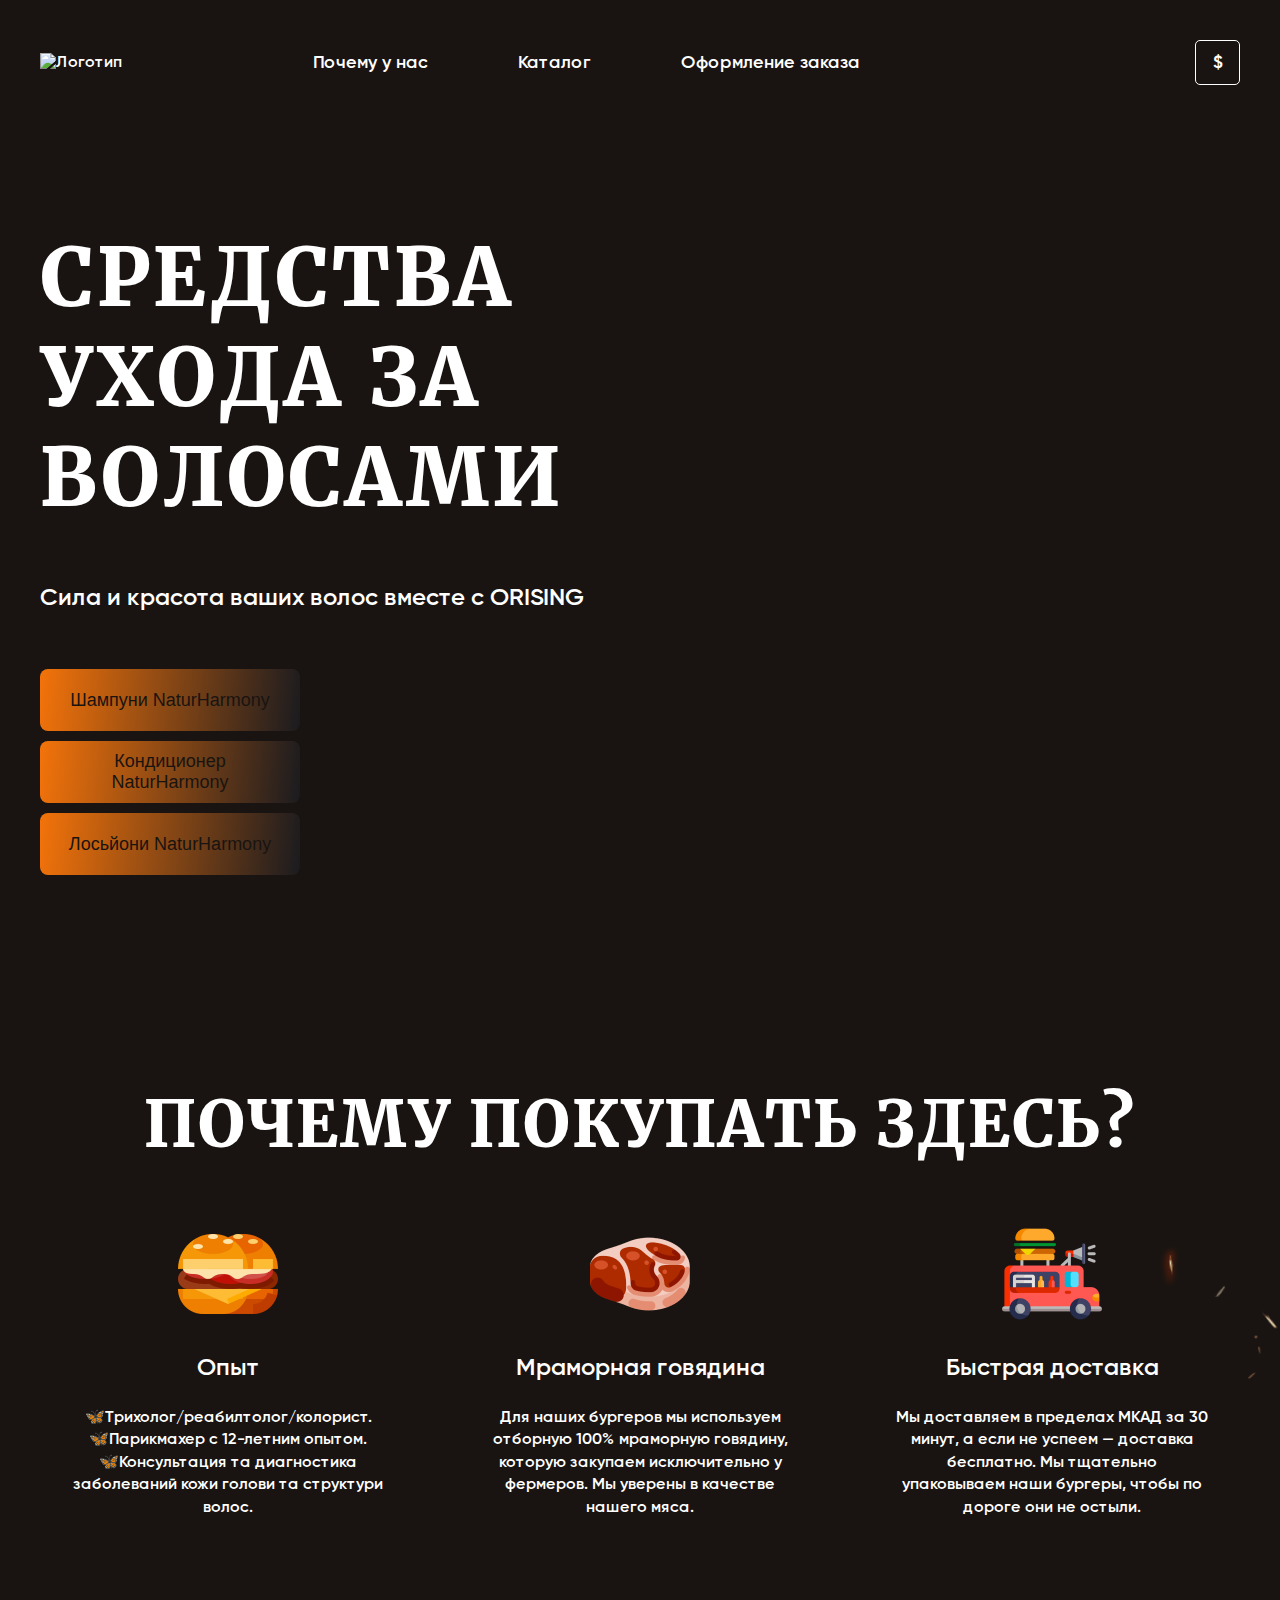
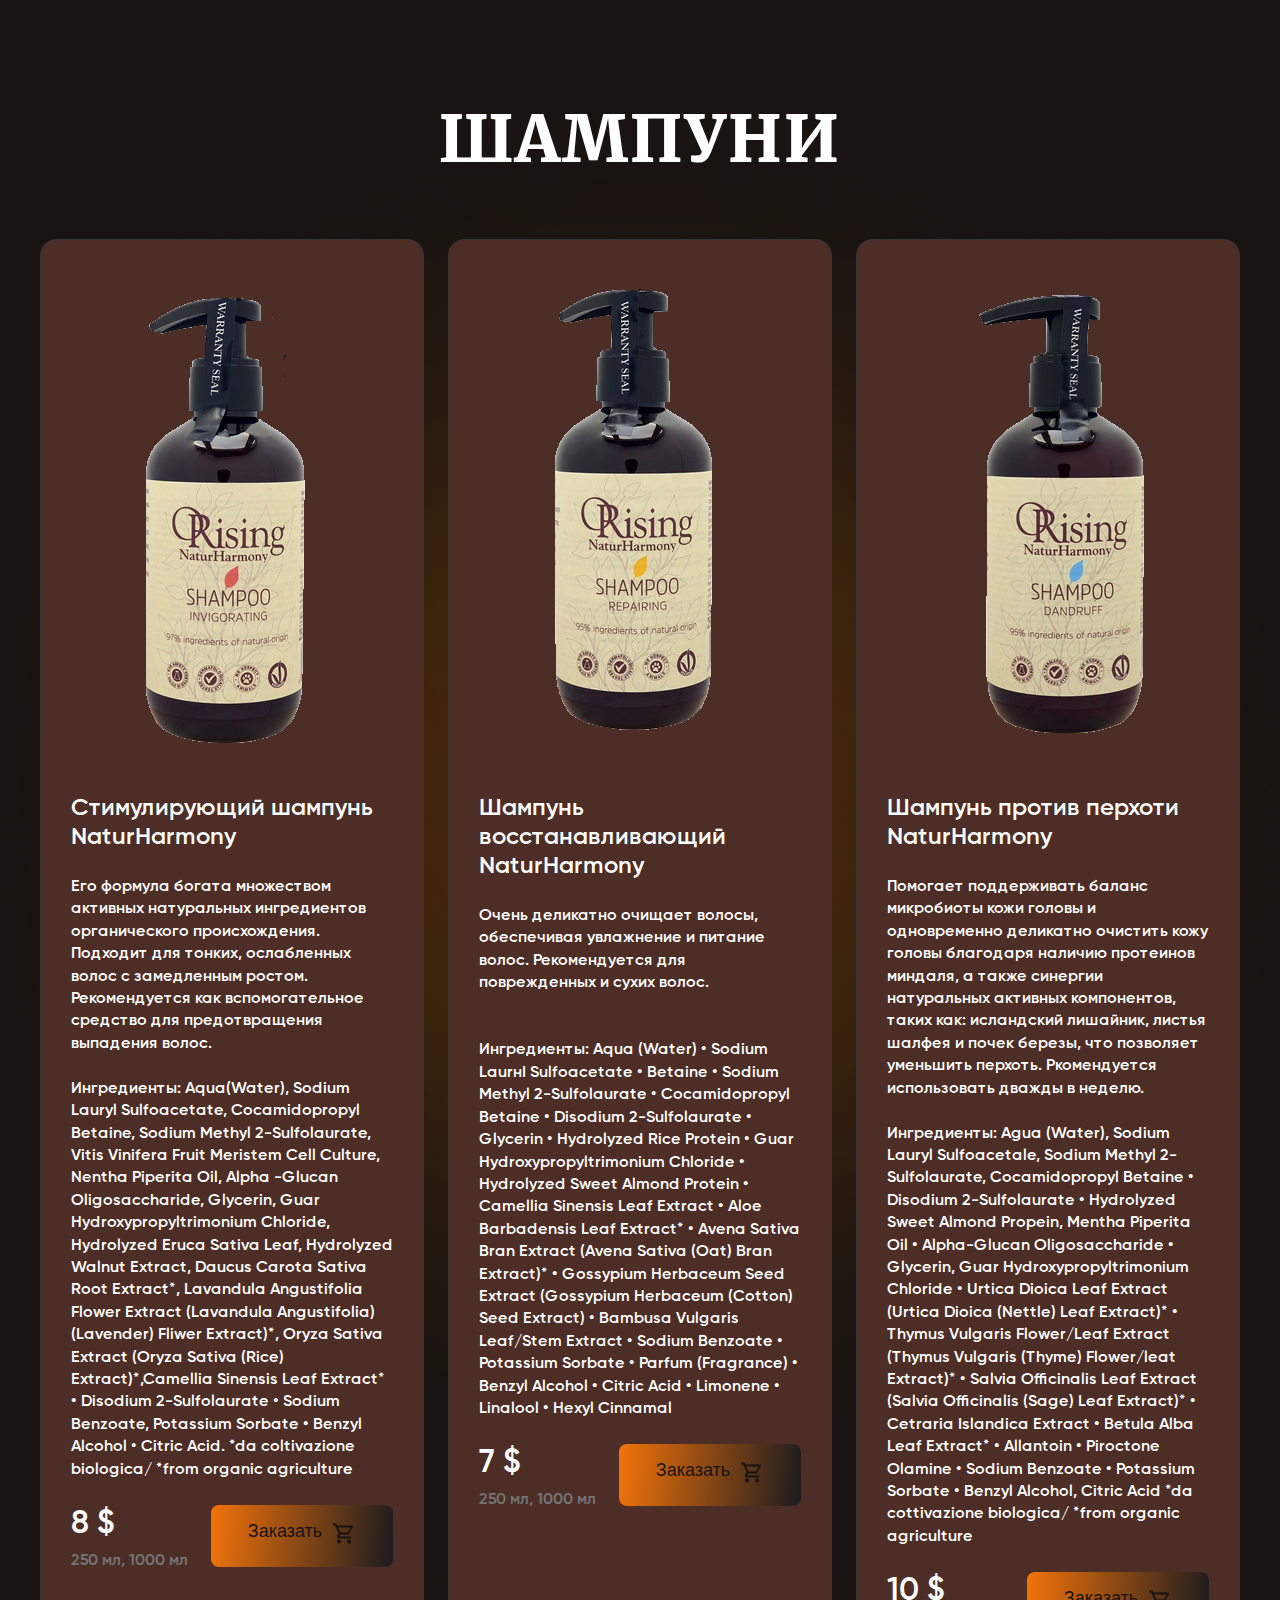
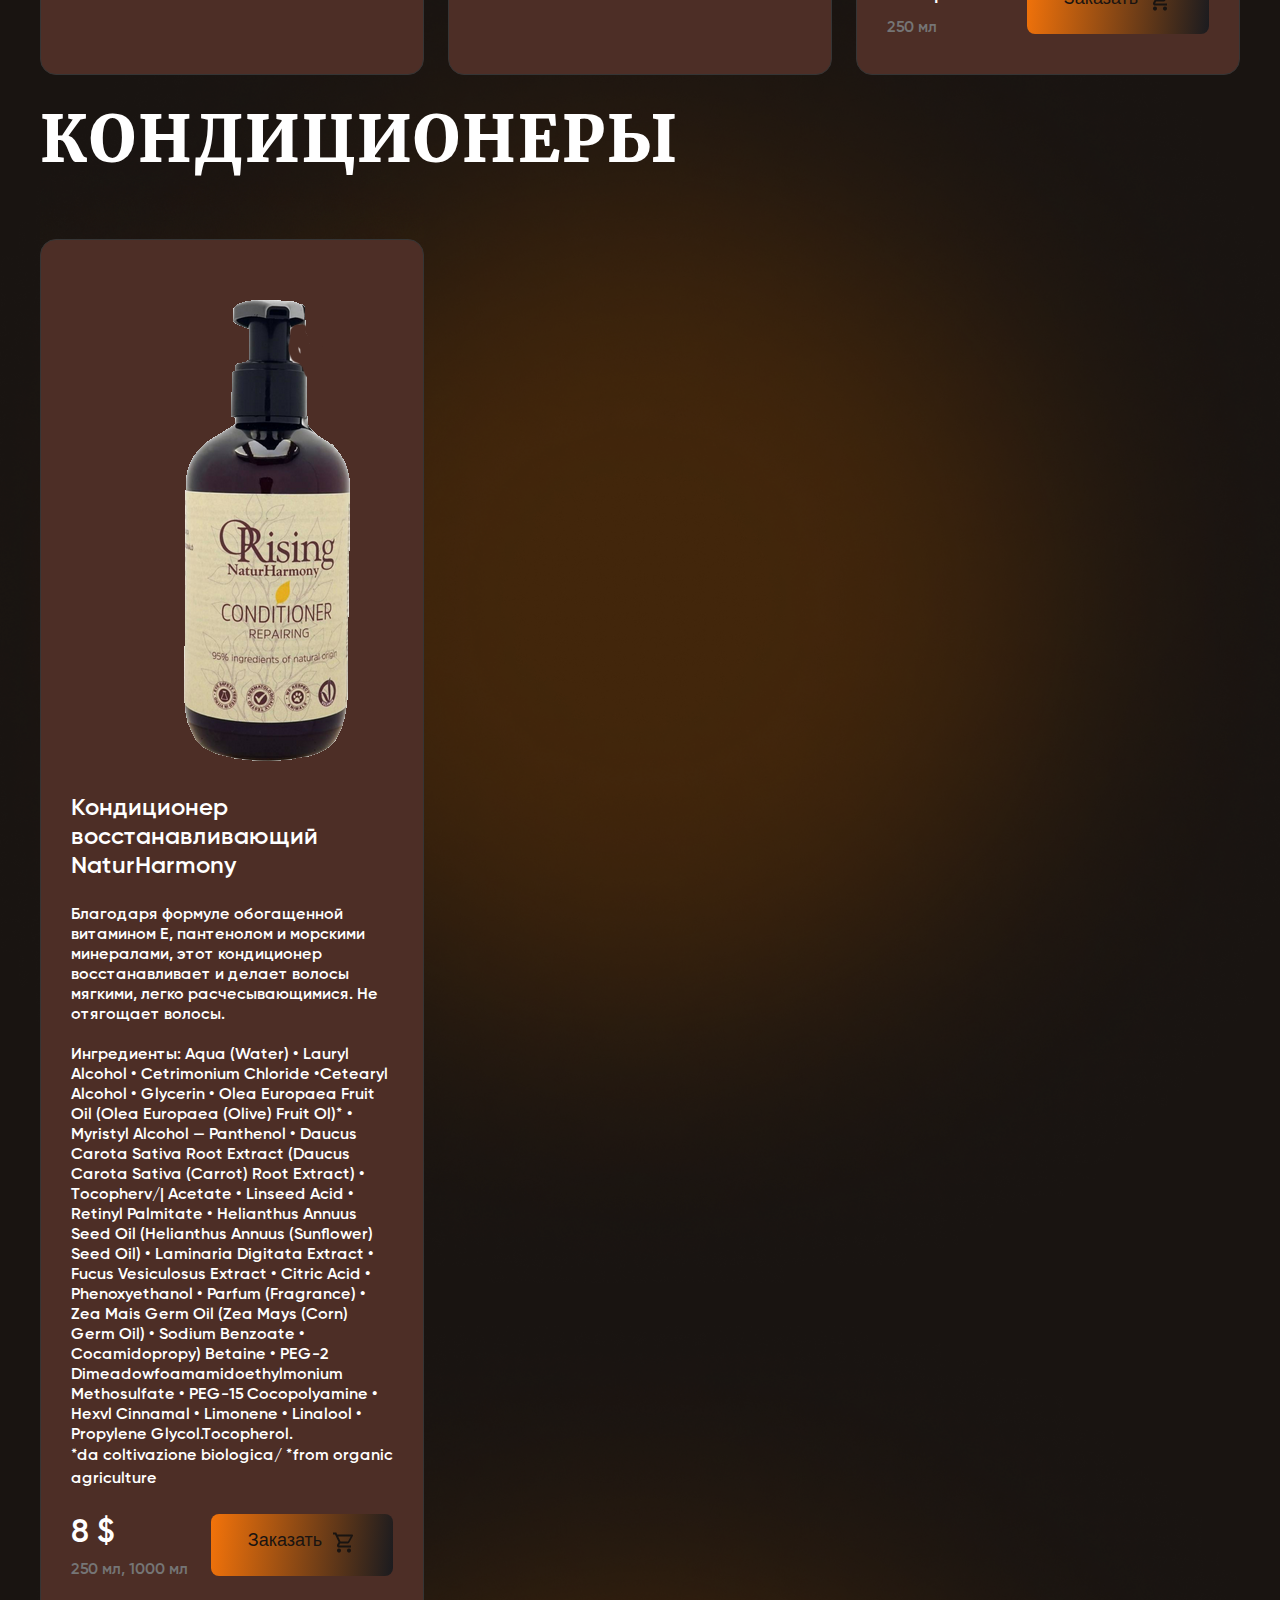
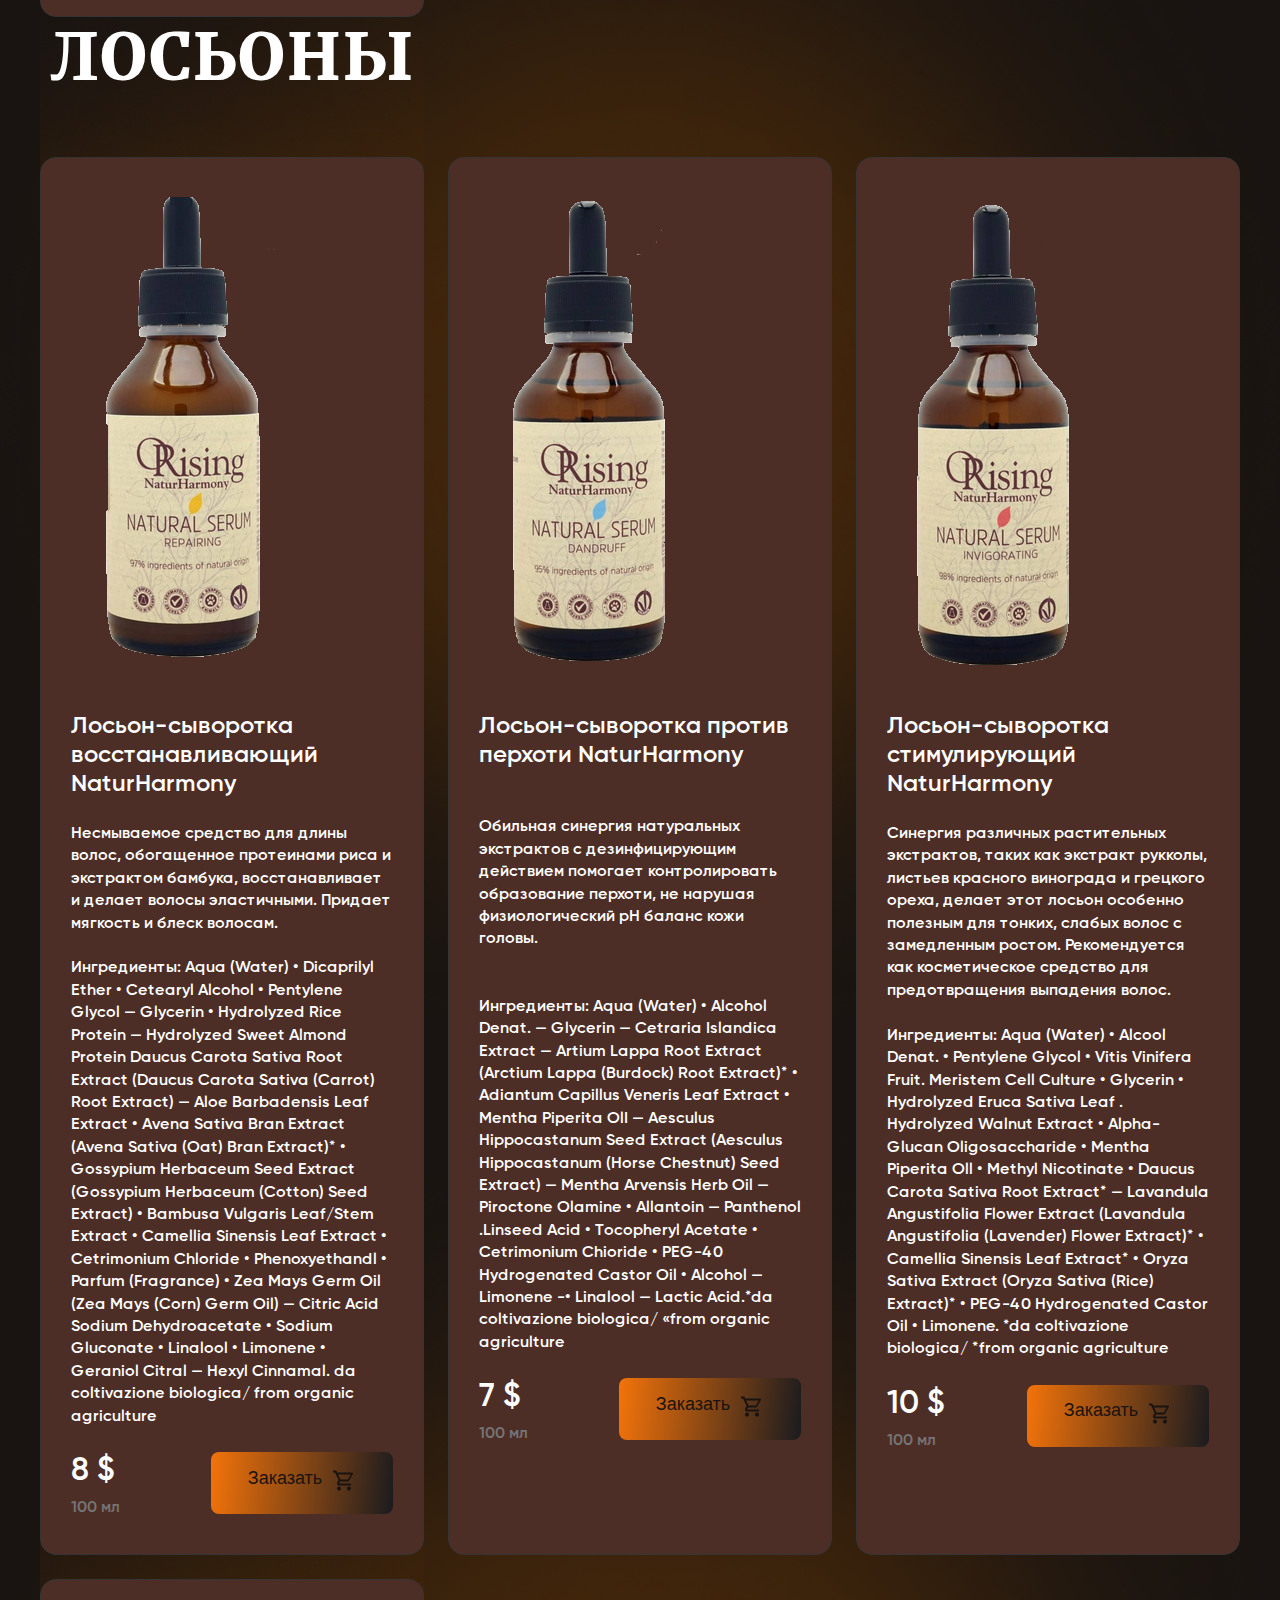
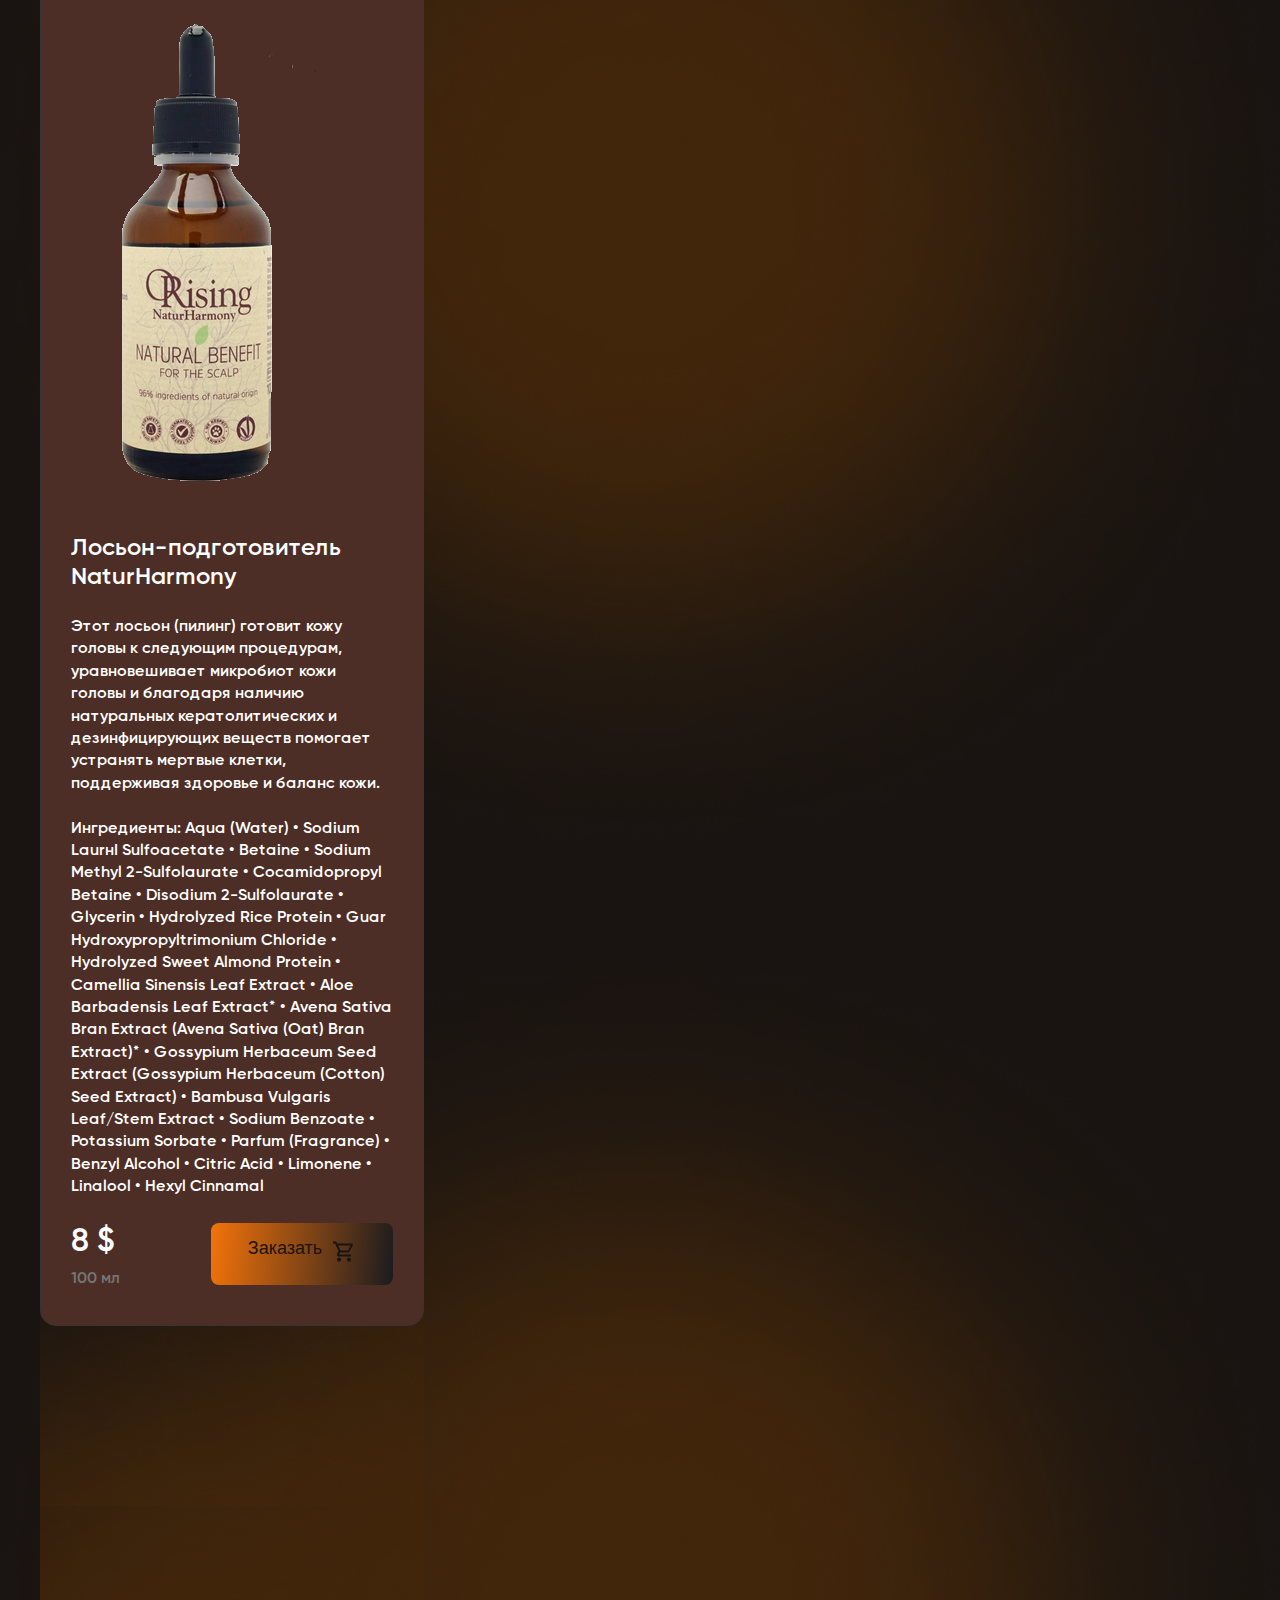
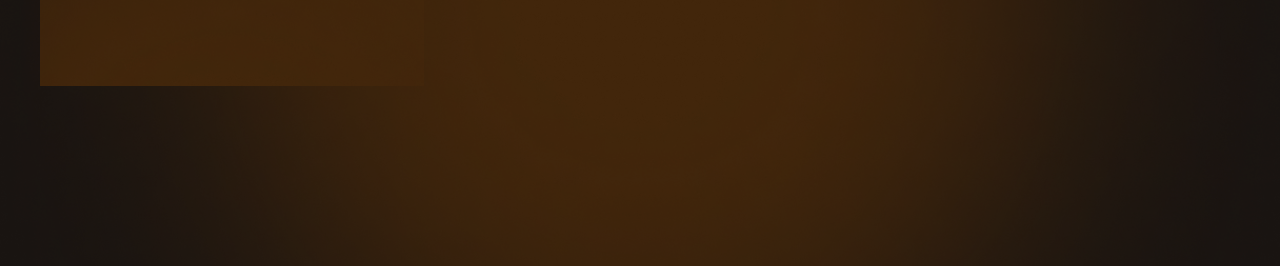
==== commit 6b87675f: "Teg1223" ====
--- a/index.html
+++ b/index.html
@@ -363,10 +363,11 @@
                 </div>
             </div>
         </div>
-  </section>
+ </section>
 
 
 <script src="scripts/script.js"></script> <!--подключение JS-->
- </body>
+
+</body>
 
 </html>
--- a/styles/styles.css
+++ b/styles/styles.css
@@ -56,10 +56,11 @@
 }
 
 .main {
-    background-image: url("../images/main_bg1.png");
-    background: #5f6b6b;
+    background-image: url("../images/main_bg.png");
+
     background-position: top center;
     overflow: hidden;
+
 }
 
 .header{
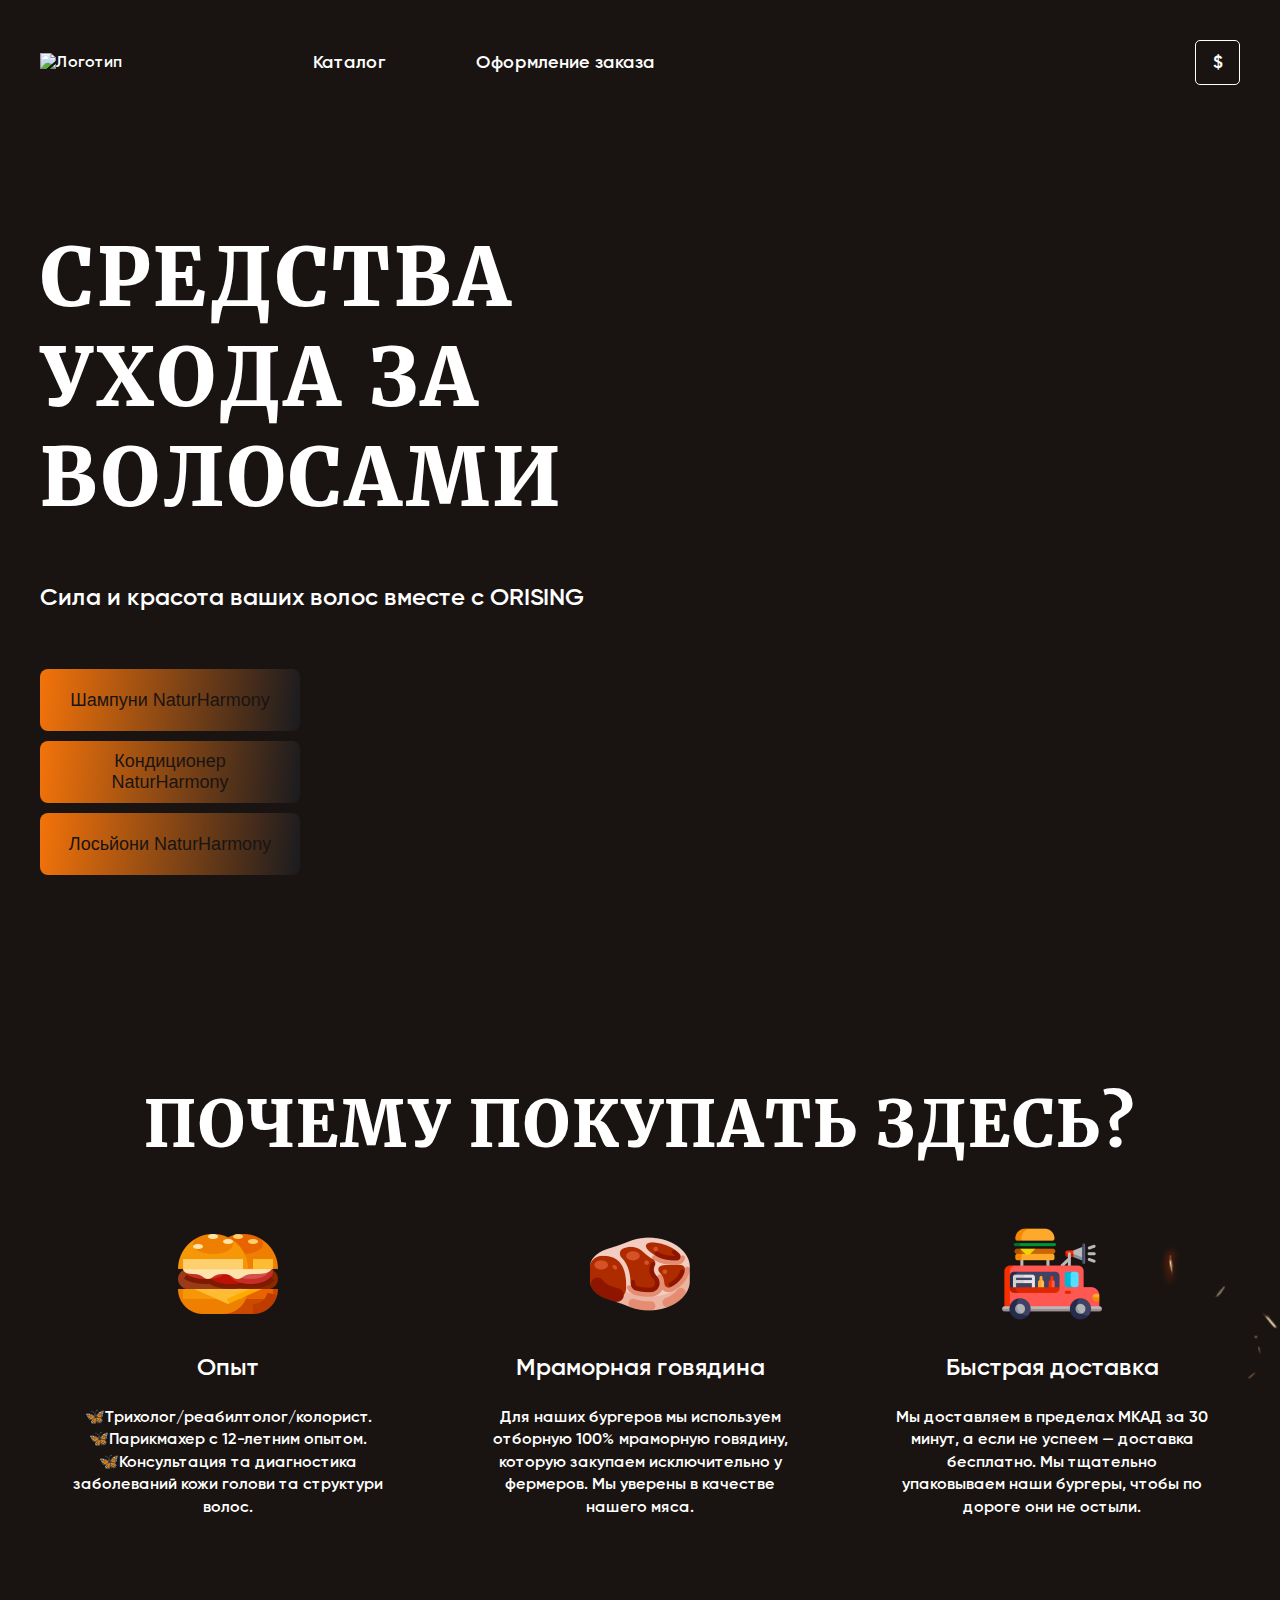
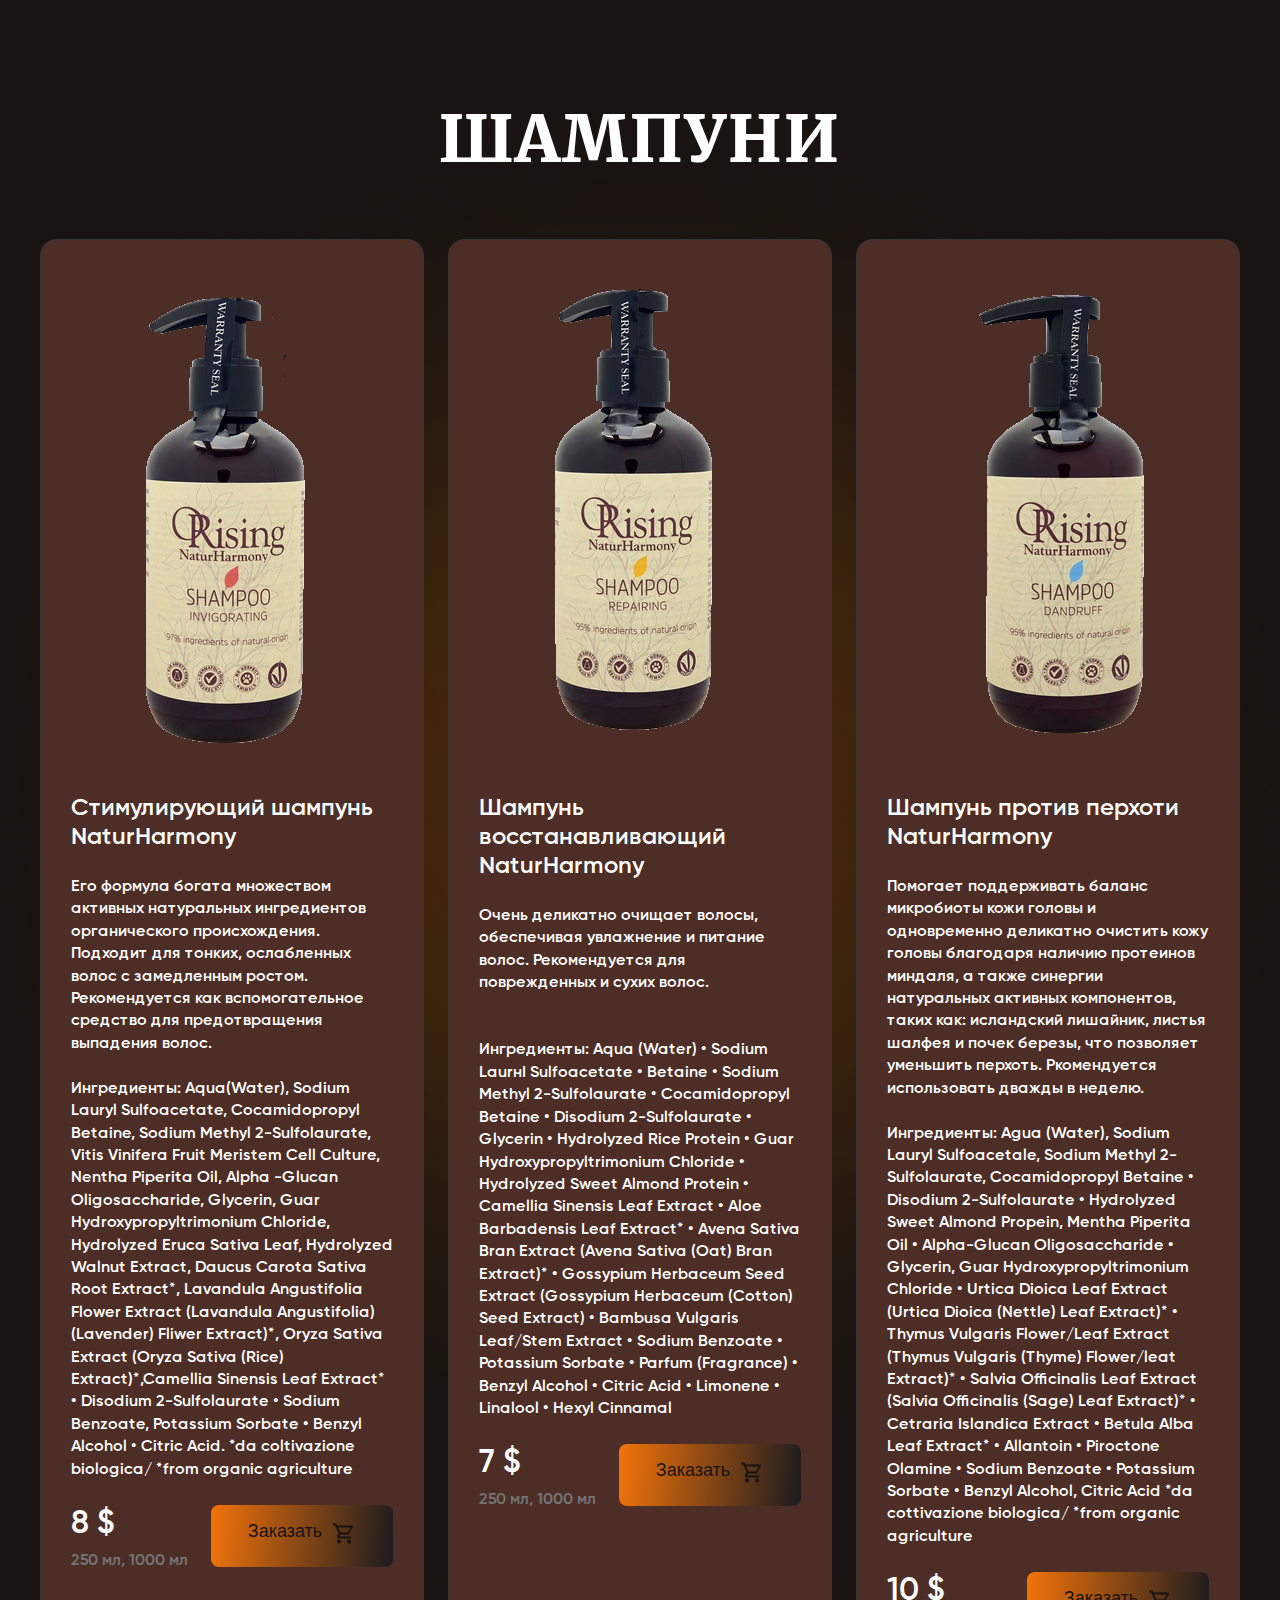
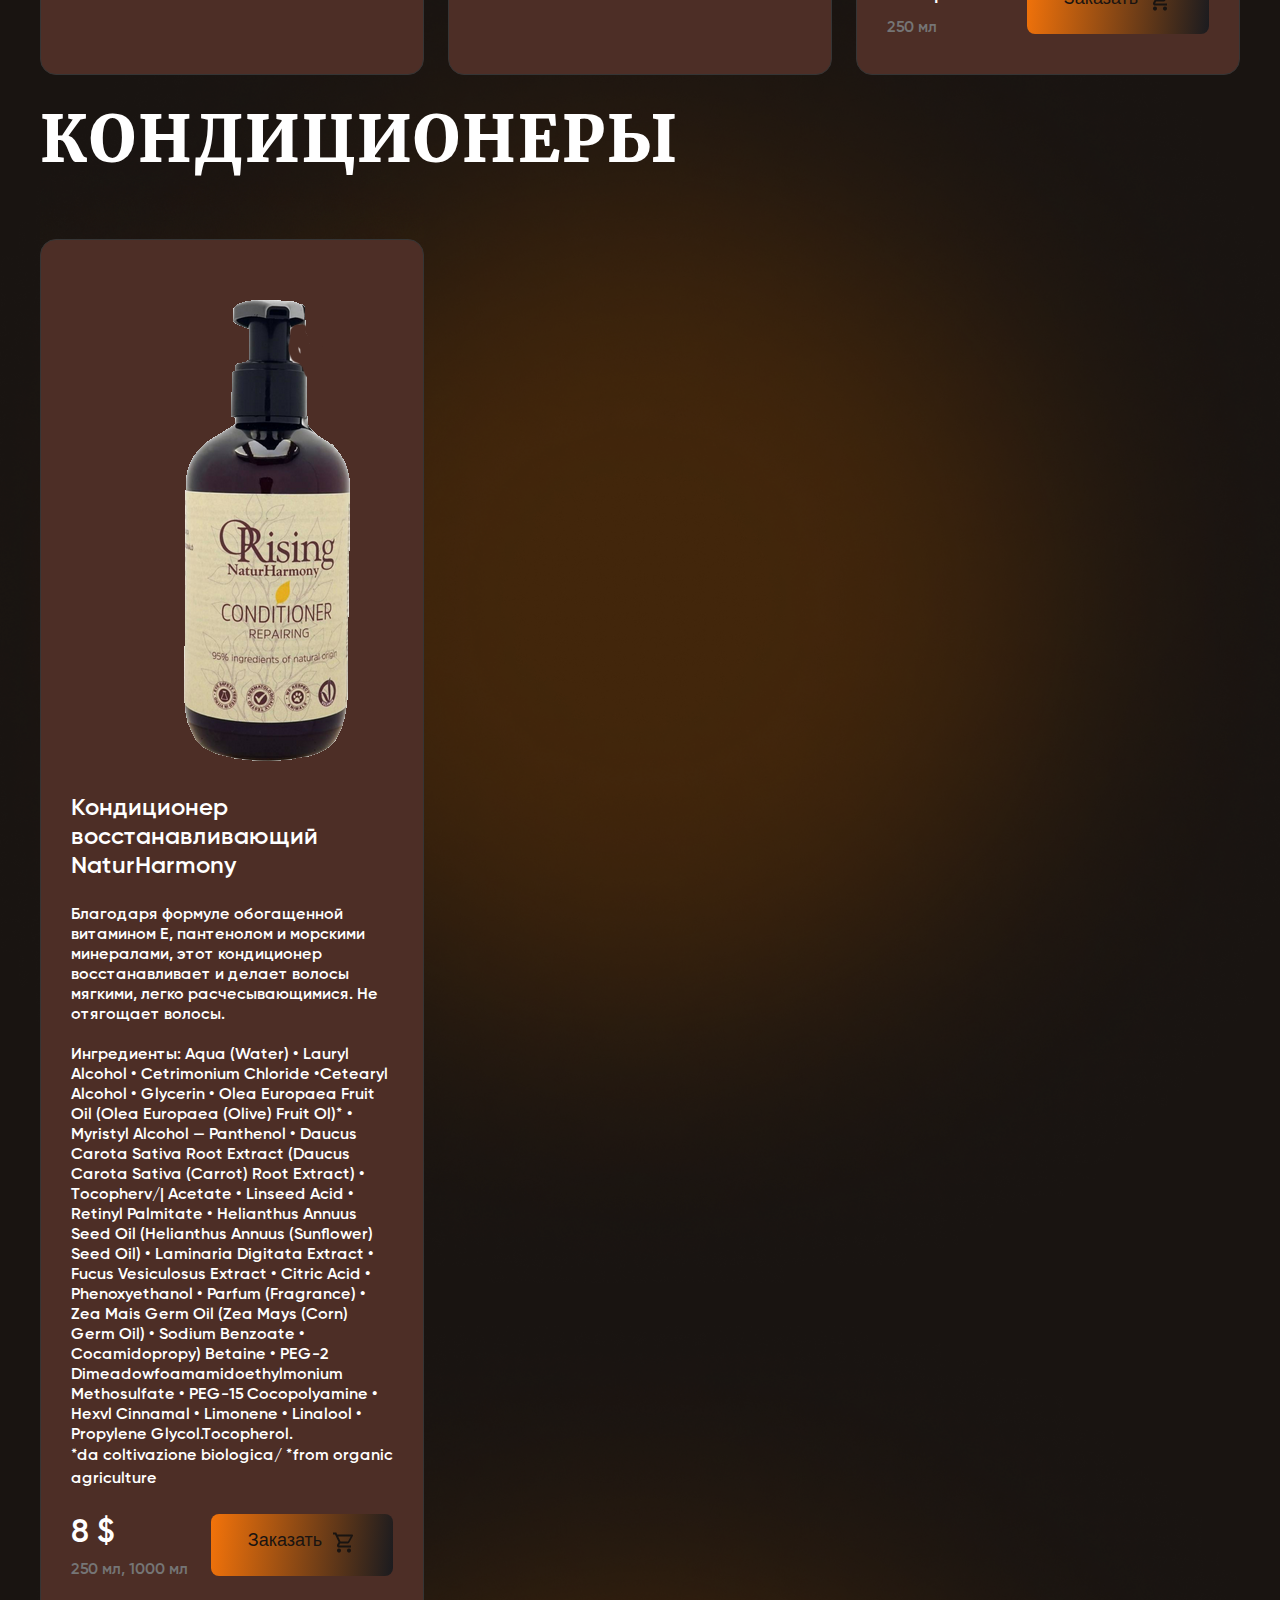
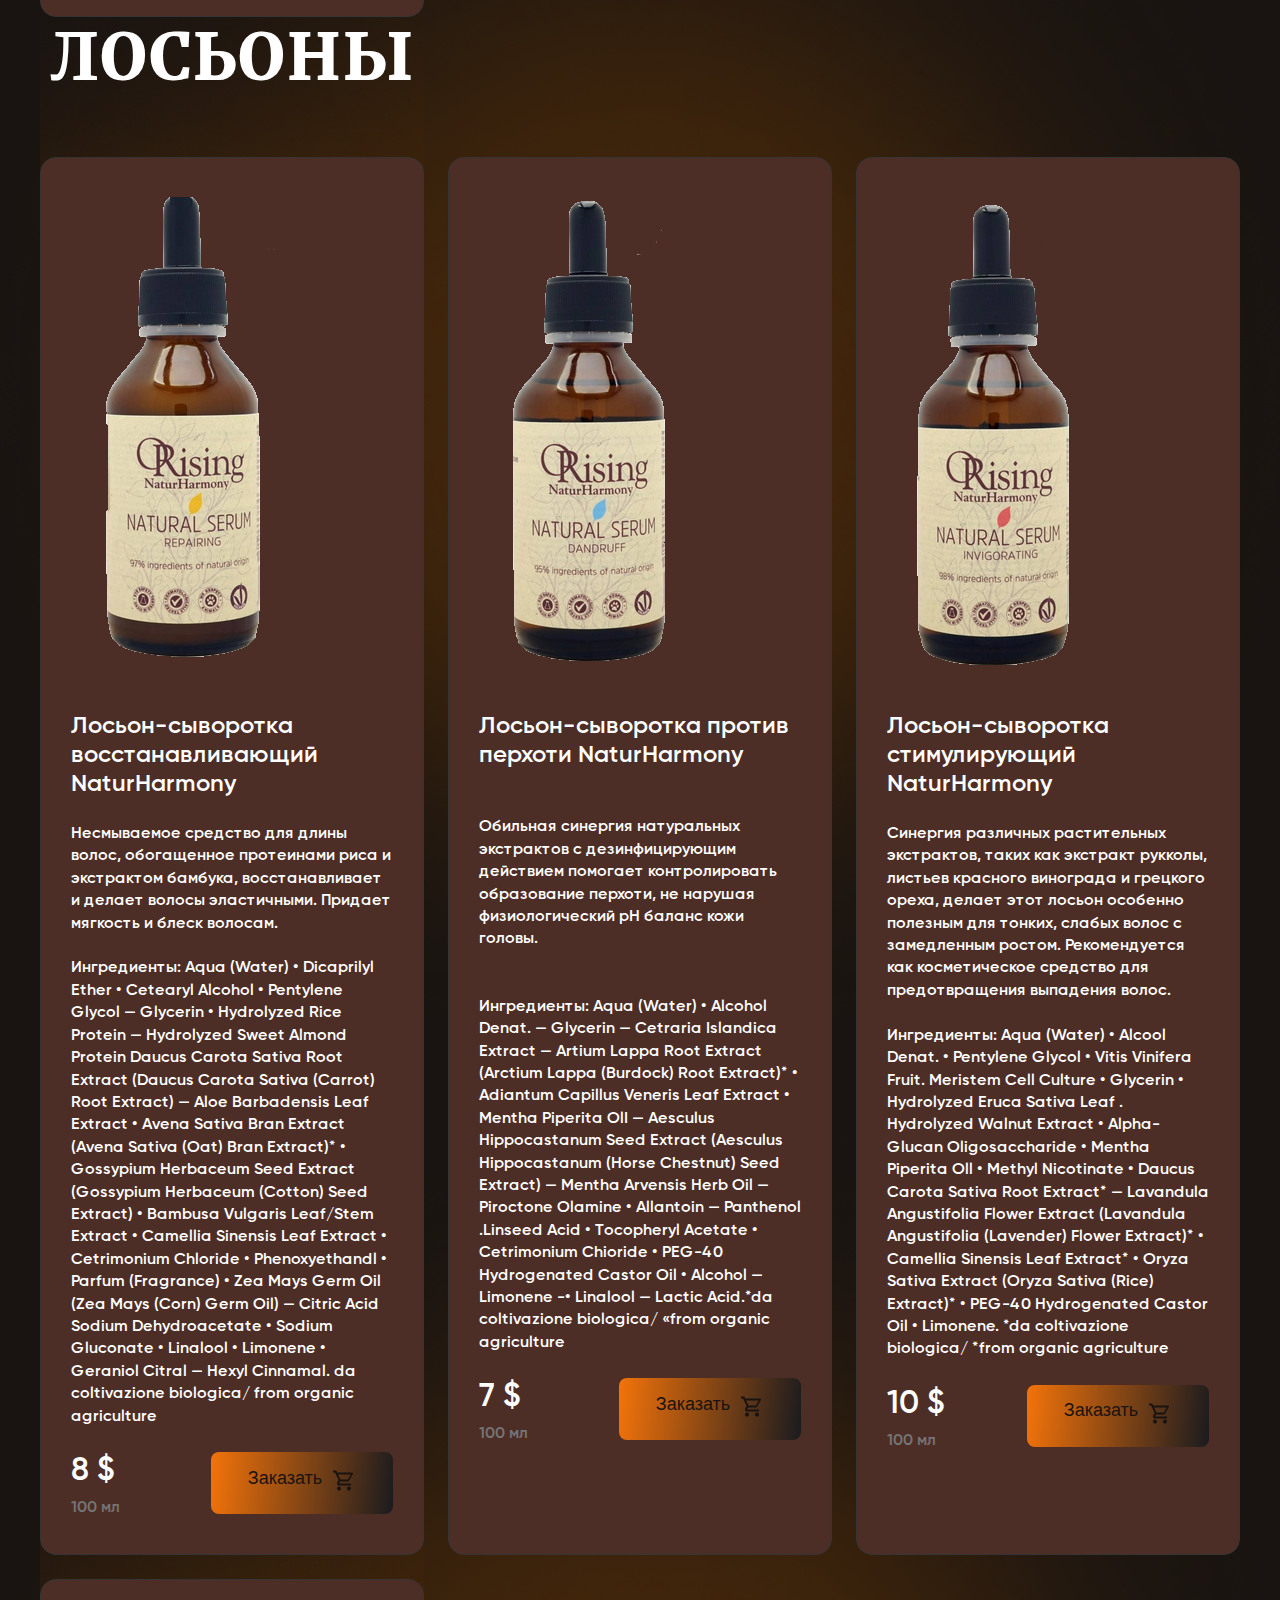
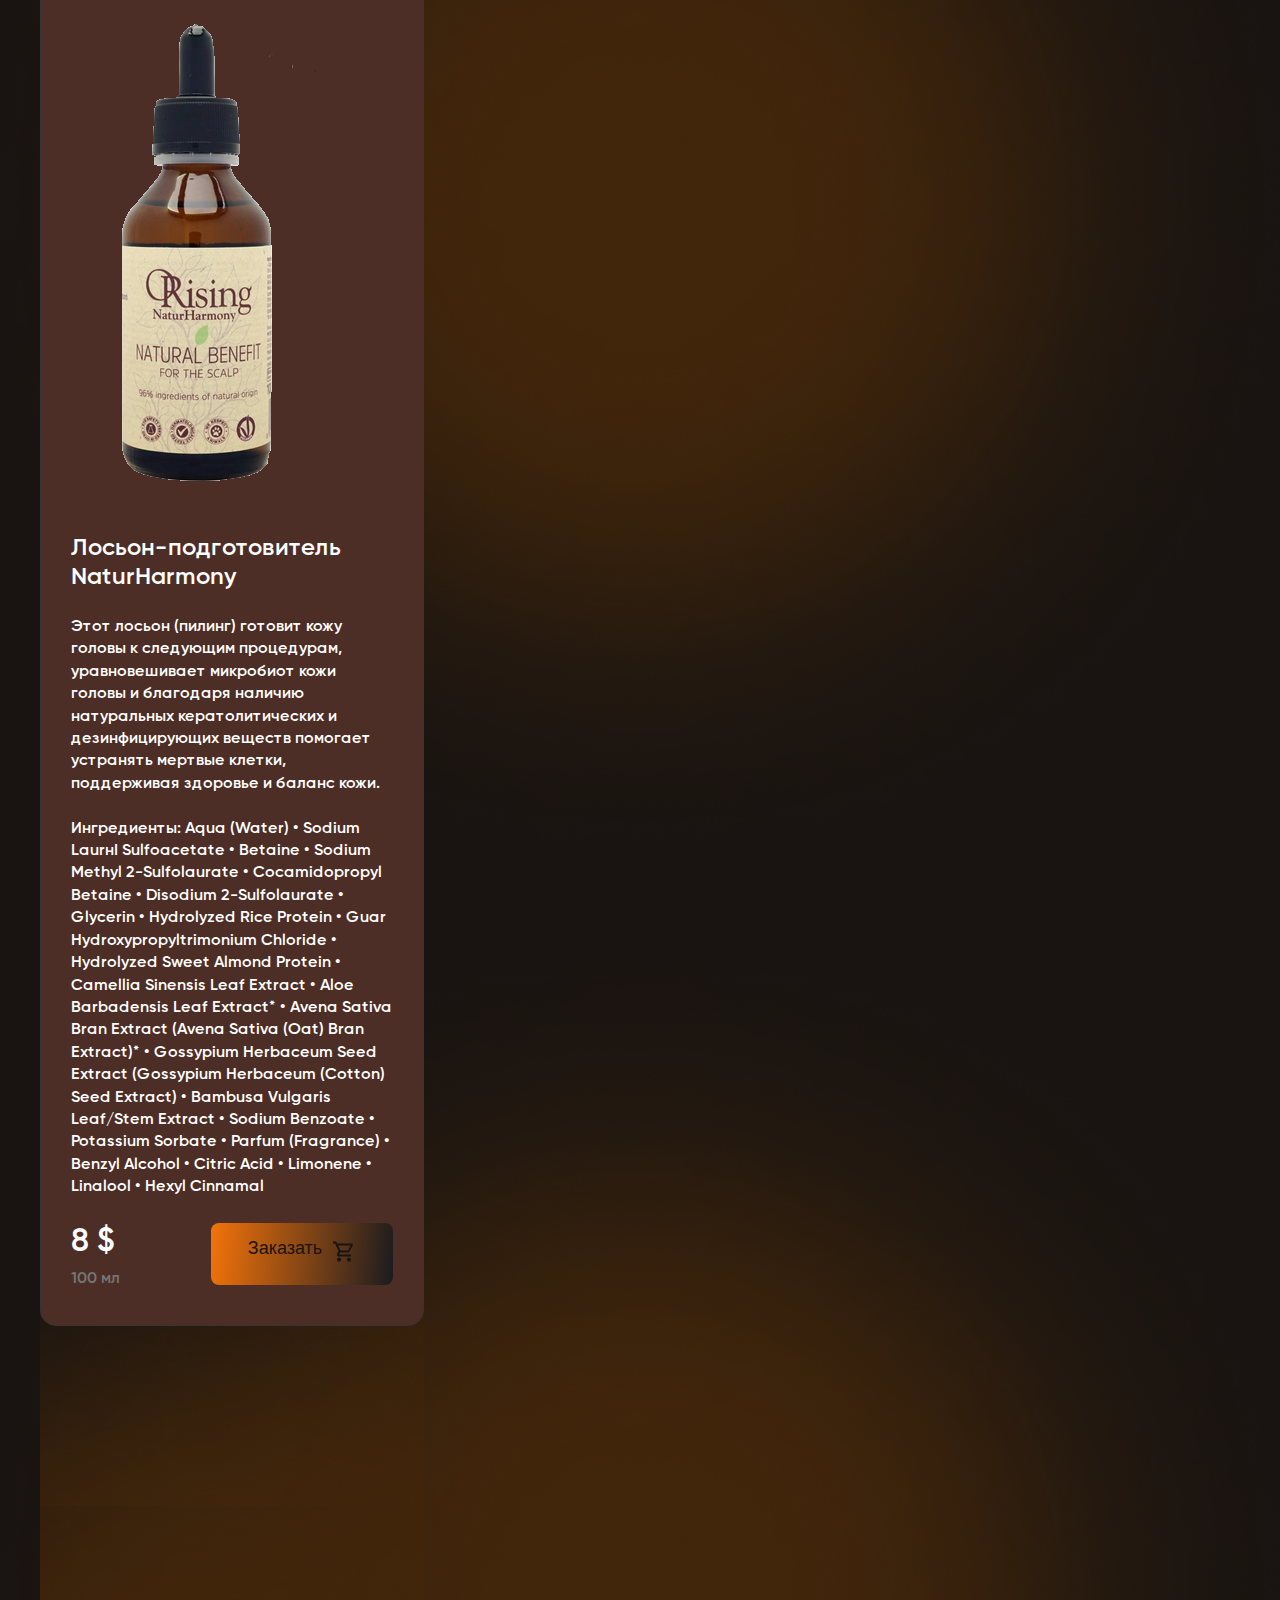
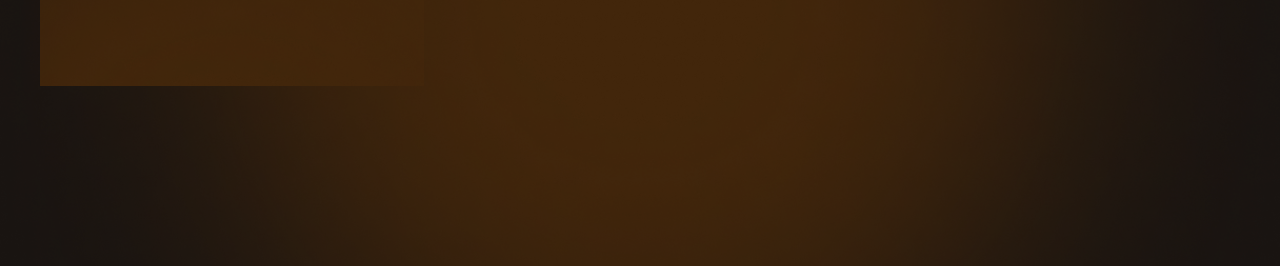
==== commit 6be6f735: "123" ====
--- a/index.html
+++ b/index.html
@@ -15,9 +15,7 @@
                 </div>
                 <nav class="menu">
                     <ul class="menu-list">
-                        <li class="menu-item">
-                            <a data-link="why">Почему у нас</a>  <!-- поиск идентификатора id="why" -->
-                        </li>
+
                         <li class="menu-item">
                             <a data-link="products_sh">Каталог</a> <!-- поиск идентификатора id="products" -->
                         </li>
@@ -197,7 +195,7 @@
 
     <!-- КОНДИЦИОНЕР -->
     <section class="products" id="products_cond"> <!-- идентификатор id="products" для поиска скрипта -->
-    <section/>
+
         <div class="container">
             <div class="products-title common-title">Кондиционеры </div>
             <div class="products-items">
@@ -238,6 +236,7 @@
 
     <!-- ЛОСЬОНЫ -->
     <section class="products" id="products_los"> <!-- идентификатор id="products" для поиска скрипта -->
+
         <div class="container">
             <div class="products-title common-title">Лосьоны </div>
             <div class="products-items">
@@ -363,11 +362,14 @@
                 </div>
             </div>
         </div>
- </section>
-
+    </section>
+
+
+</section>
 
 <script src="scripts/script.js"></script> <!--подключение JS-->
 
+
 </body>
 
 </html>
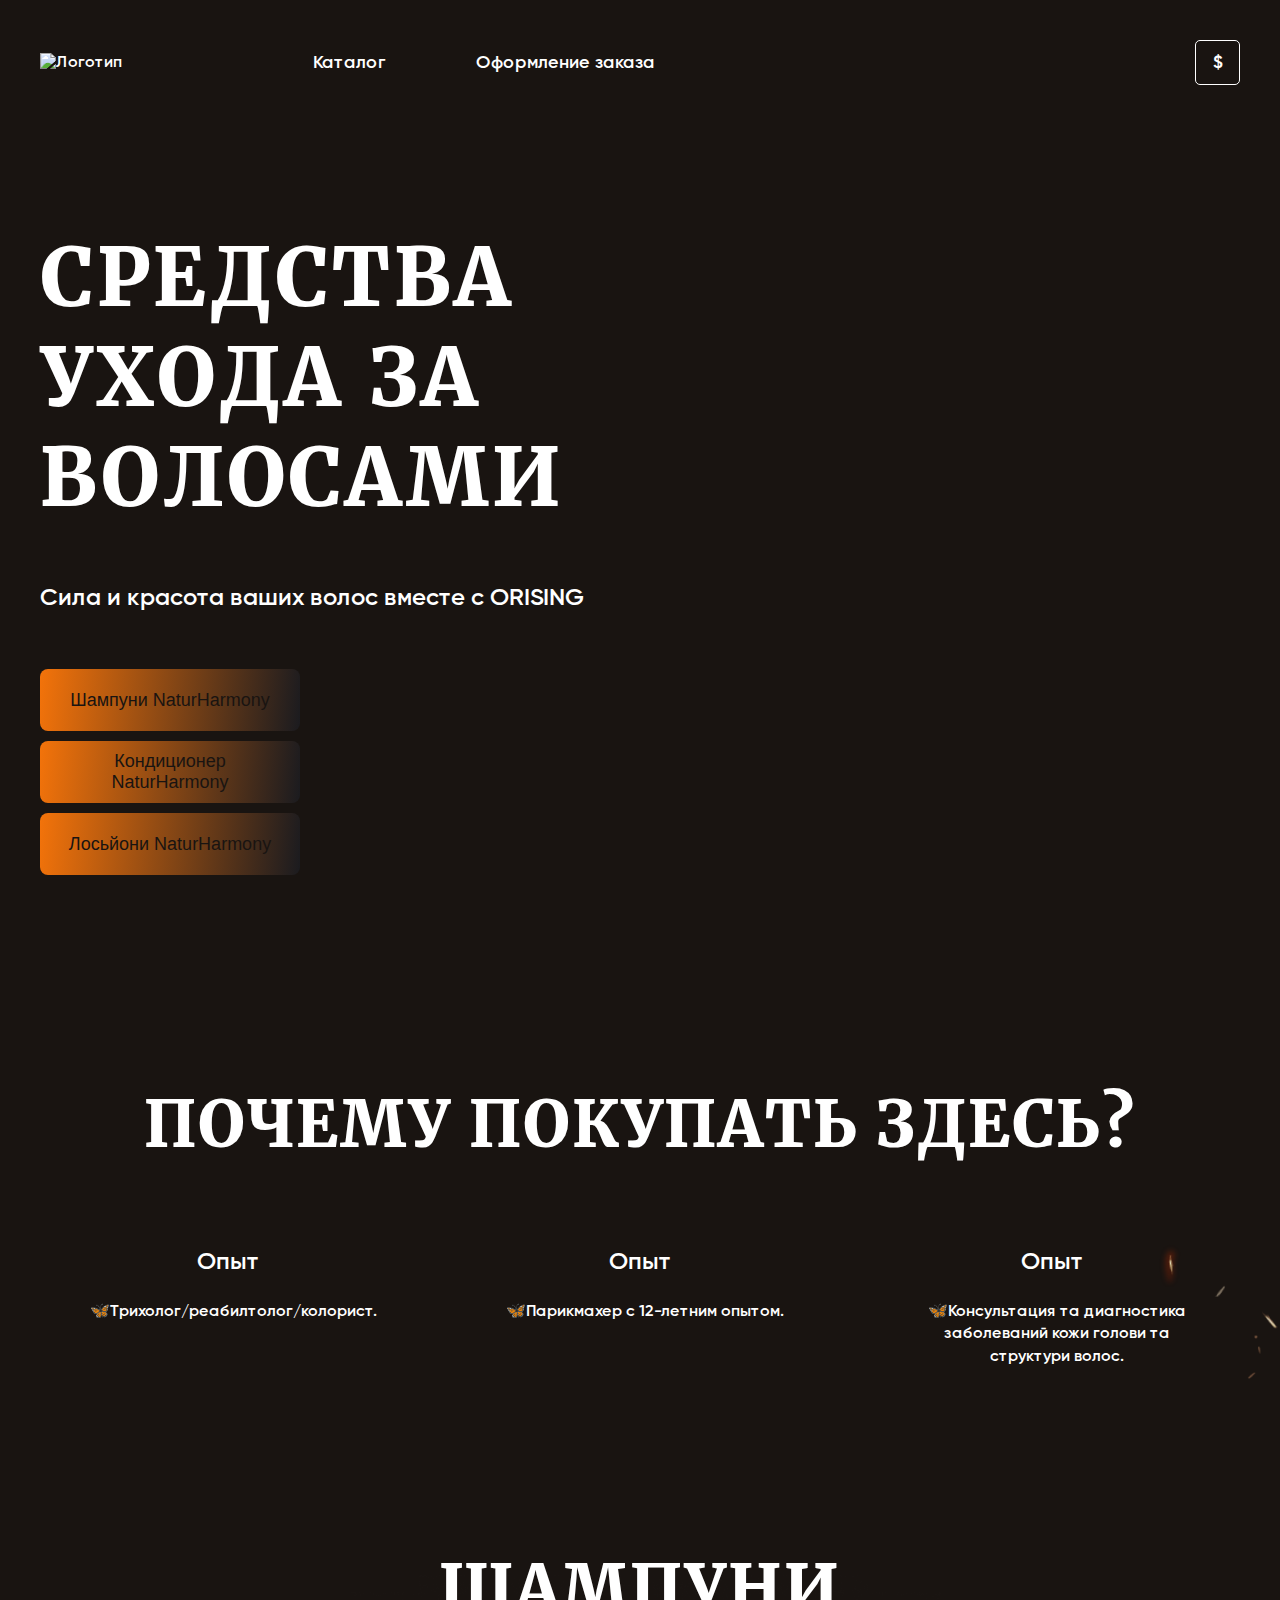
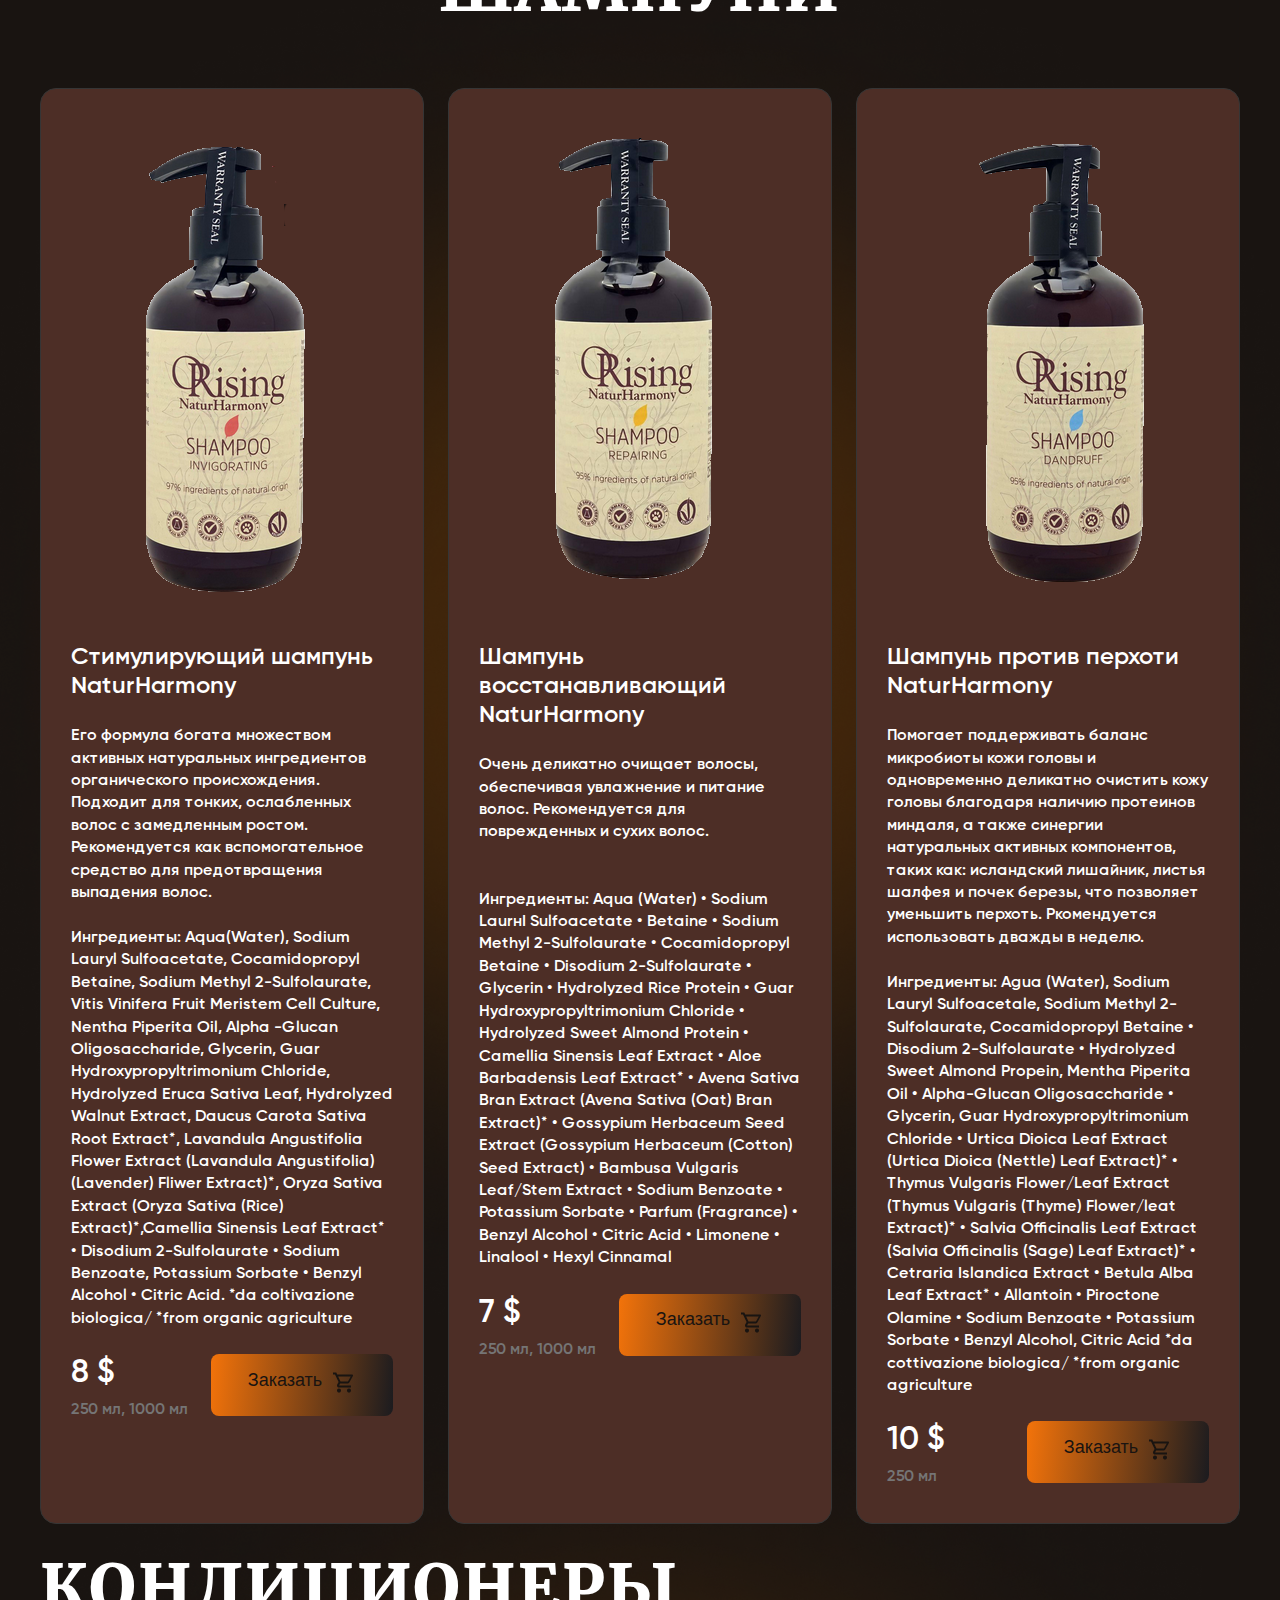
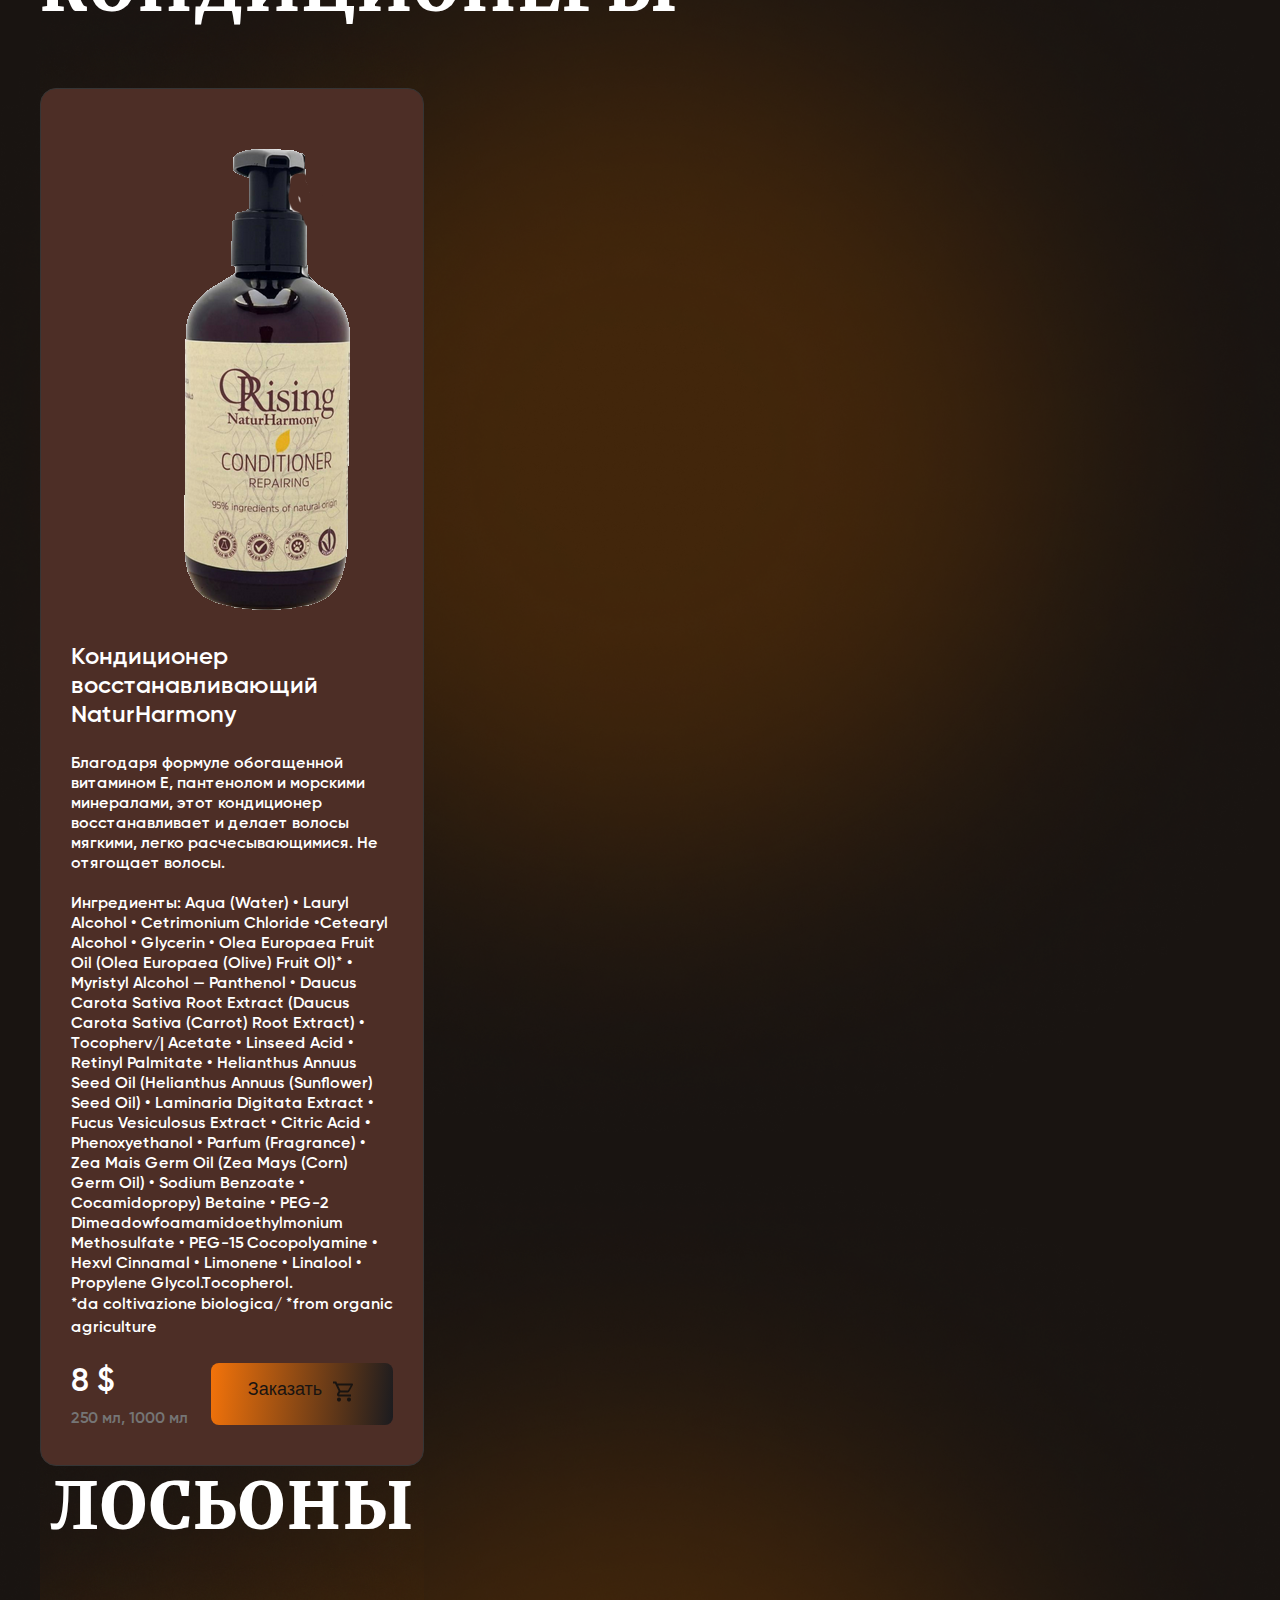
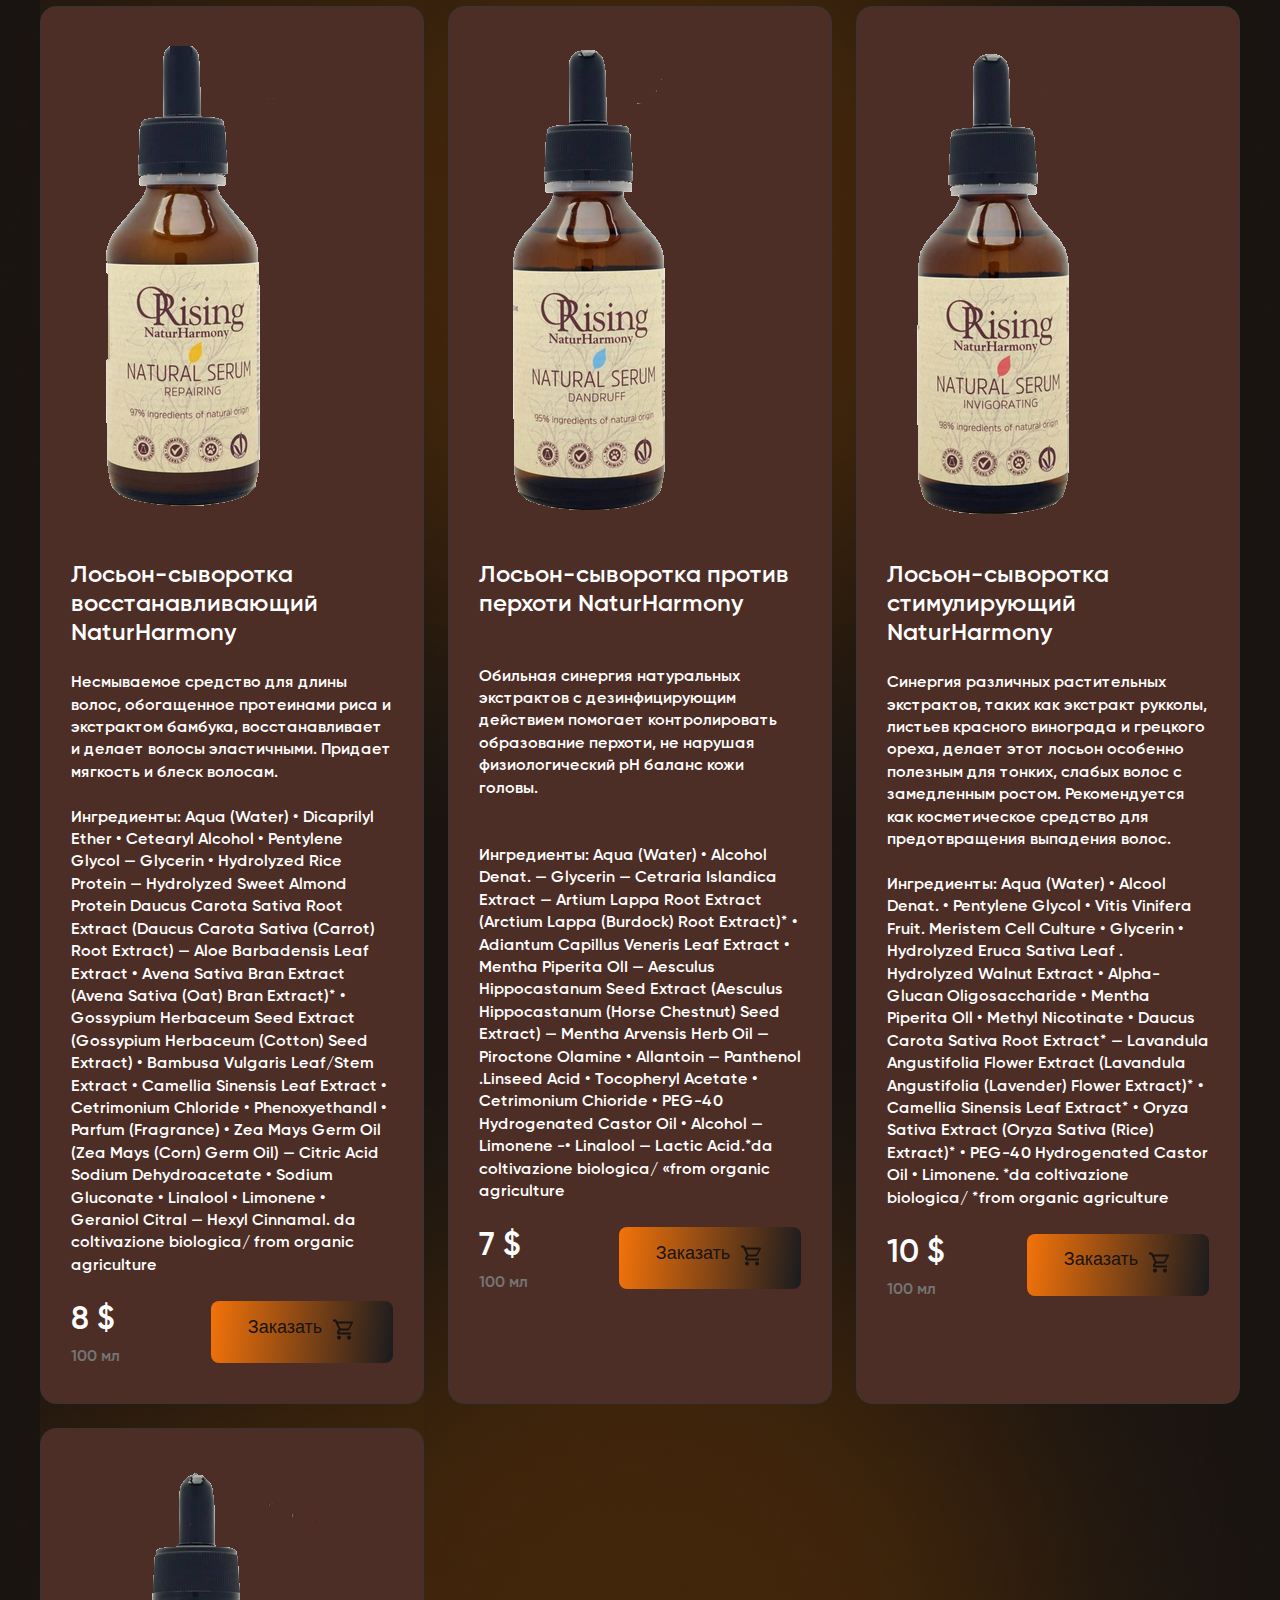
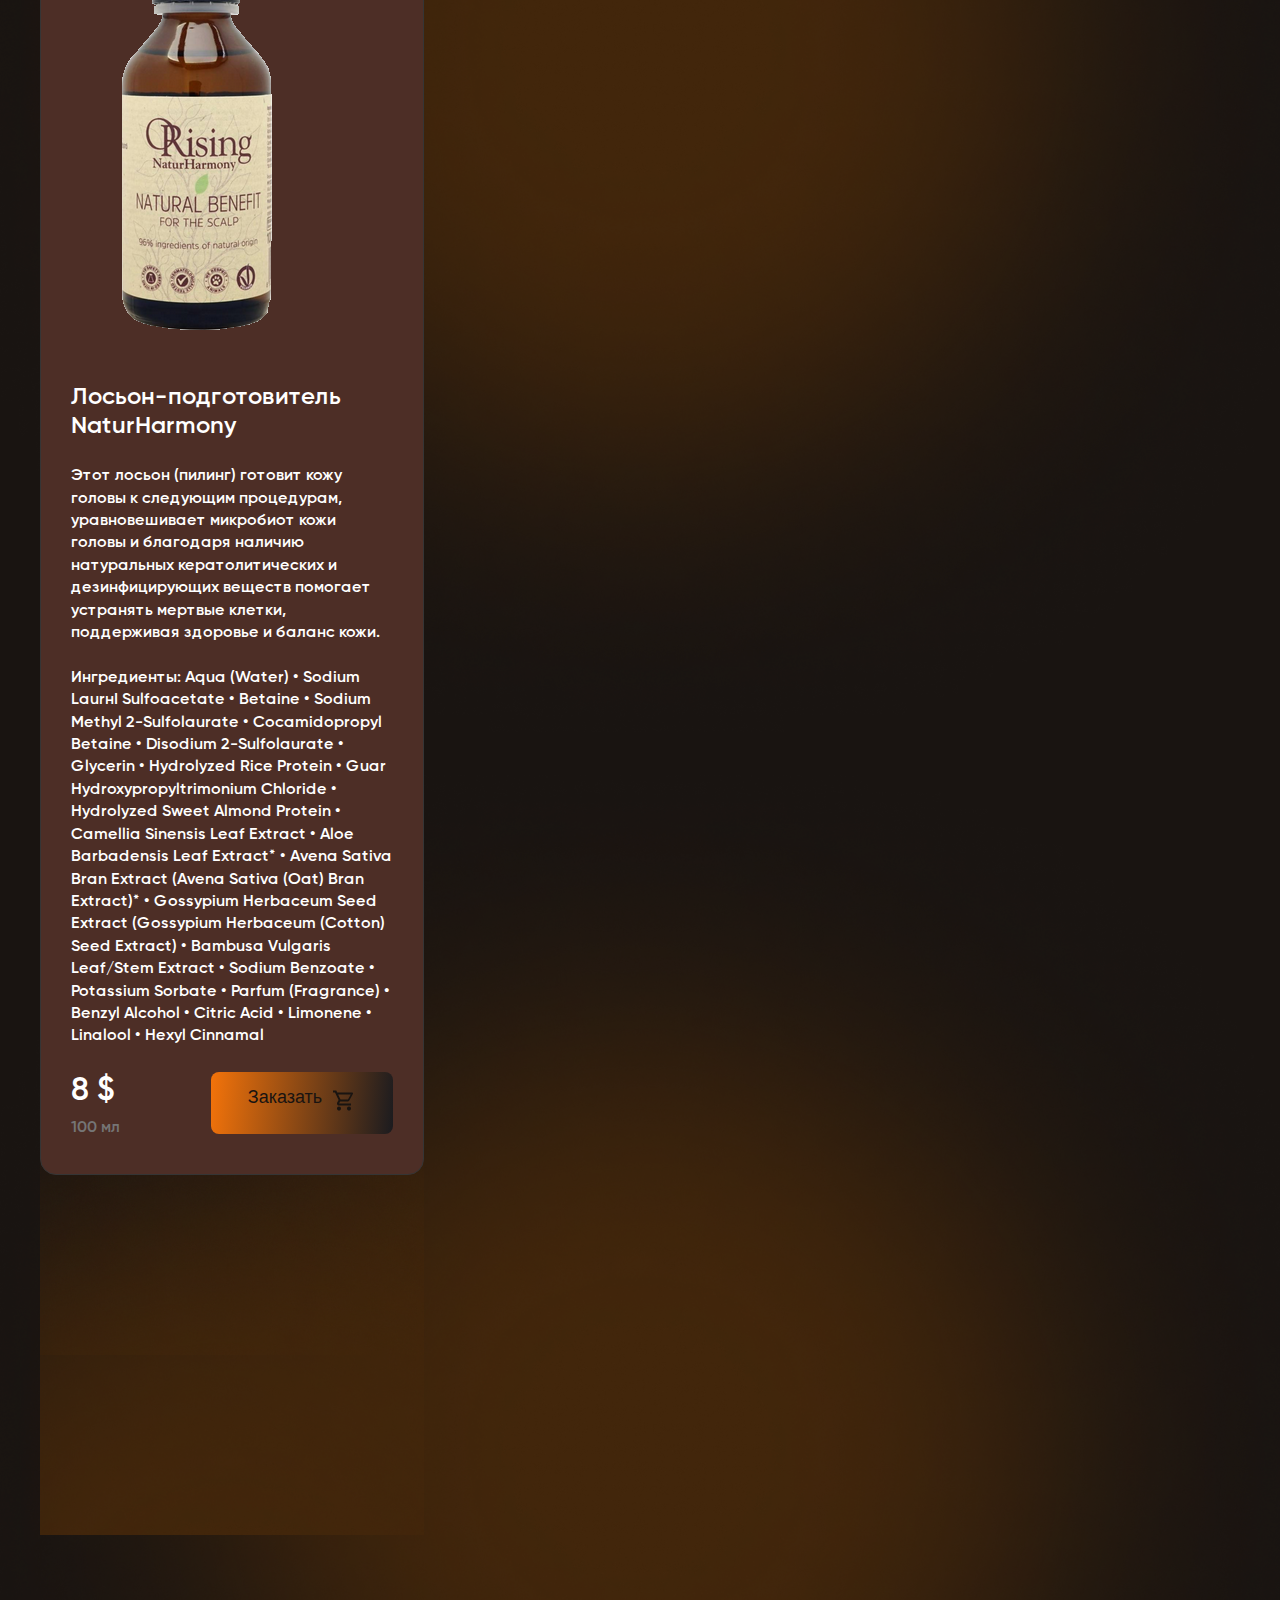
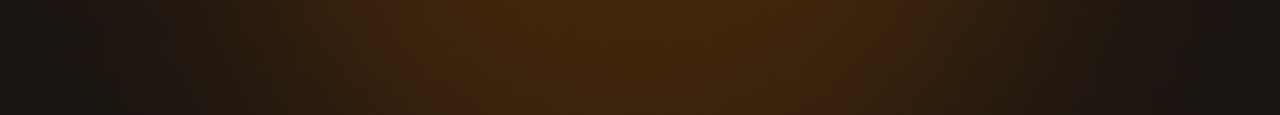
==== commit bfa17740: "123123" ====
--- a/index.html
+++ b/index.html
@@ -11,7 +11,7 @@
         <header class="header">
             <div class="container">
                 <div class="logo">
-                    <img src="images/Logo_1.png" alt="Логотип">
+                    <img src="images/Logo_3.png" alt="Логотип">
                 </div>
                 <nav class="menu">
                     <ul class="menu-list">
@@ -23,7 +23,6 @@
                         <li class="menu-item">
                             <a href="https://www.instagram.com/anna.mishinaa/">Оформление заказа</a>
                         </li>
-
 
                     </ul>
                 </nav>
@@ -62,28 +61,26 @@
             <div class="why-title common-title">почему покупать здесь?</div>
             <div class="why-items">
                 <div class="why-item">
-                    <img src="images/burger.png" alt="burger" class="why-item-image"/>
+<!--                    <img src="images/burger1.png" alt="burger" class="why-item-image"/>-->
                     <div class="why-item-title">Опыт</div>
                     <div class="why-item-text">
                         🦋Трихолог/реабилтолог/колорист.
-                        <br>
+
+
+                    </div>
+                </div>
+                <div class="why-item">
+<!--                    <img src="images/meat.png" alt="meat1" class="why-item-image"/>-->
+                    <div class="why-item-title">Опыт</div>
+                    <div class="why-item-text">
                         🦋Парикмахер с 12-летним опытом.
-                        <br>
+                    </div>
+                </div>
+                <div class="why-item">
+<!--                    <img src="images/food_truck.png" alt="food truck1.png" class="why-item-image"/>-->
+                    <div class="why-item-title">Опыт</div>
+                    <div class="why-item-text">
                         🦋Консультация та диагностика заболеваний кожи голови та структури волос.
-                    </div>
-                </div>
-                <div class="why-item">
-                    <img src="images/meat.png" alt="meat" class="why-item-image"/>
-                    <div class="why-item-title">Мраморная говядина</div>
-                    <div class="why-item-text">
-                        Для наших бургеров мы используем отборную 100% мраморную говядину, которую закупаем исключительно у фермеров. Мы уверены в качестве нашего мяса.
-                    </div>
-                </div>
-                <div class="why-item">
-                    <img src="images/food_truck.png" alt="food truck.png" class="why-item-image"/>
-                    <div class="why-item-title">Быстрая доставка</div>
-                    <div class="why-item-text">
-                        Мы доставляем в пределах МКАД за 30 минут, а если не успеем — доставка бесплатно. Мы тщательно упаковываем наши бургеры, чтобы по дороге они не остыли.
                     </div>
                 </div>
             </div>
--- a/styles/styles.css
+++ b/styles/styles.css
@@ -56,7 +56,7 @@
 }
 
 .main {
-    background-image: url("../images/main_bg.png");
+    background-image: url("../images/main_bg_2.png");
 
     background-position: top center;
     overflow: hidden;
@@ -189,6 +189,7 @@
 .why-item-text {
     font-size: 16px;
     line-height: 140%;
+    margin-left: 10px;
 }
 
 .products{
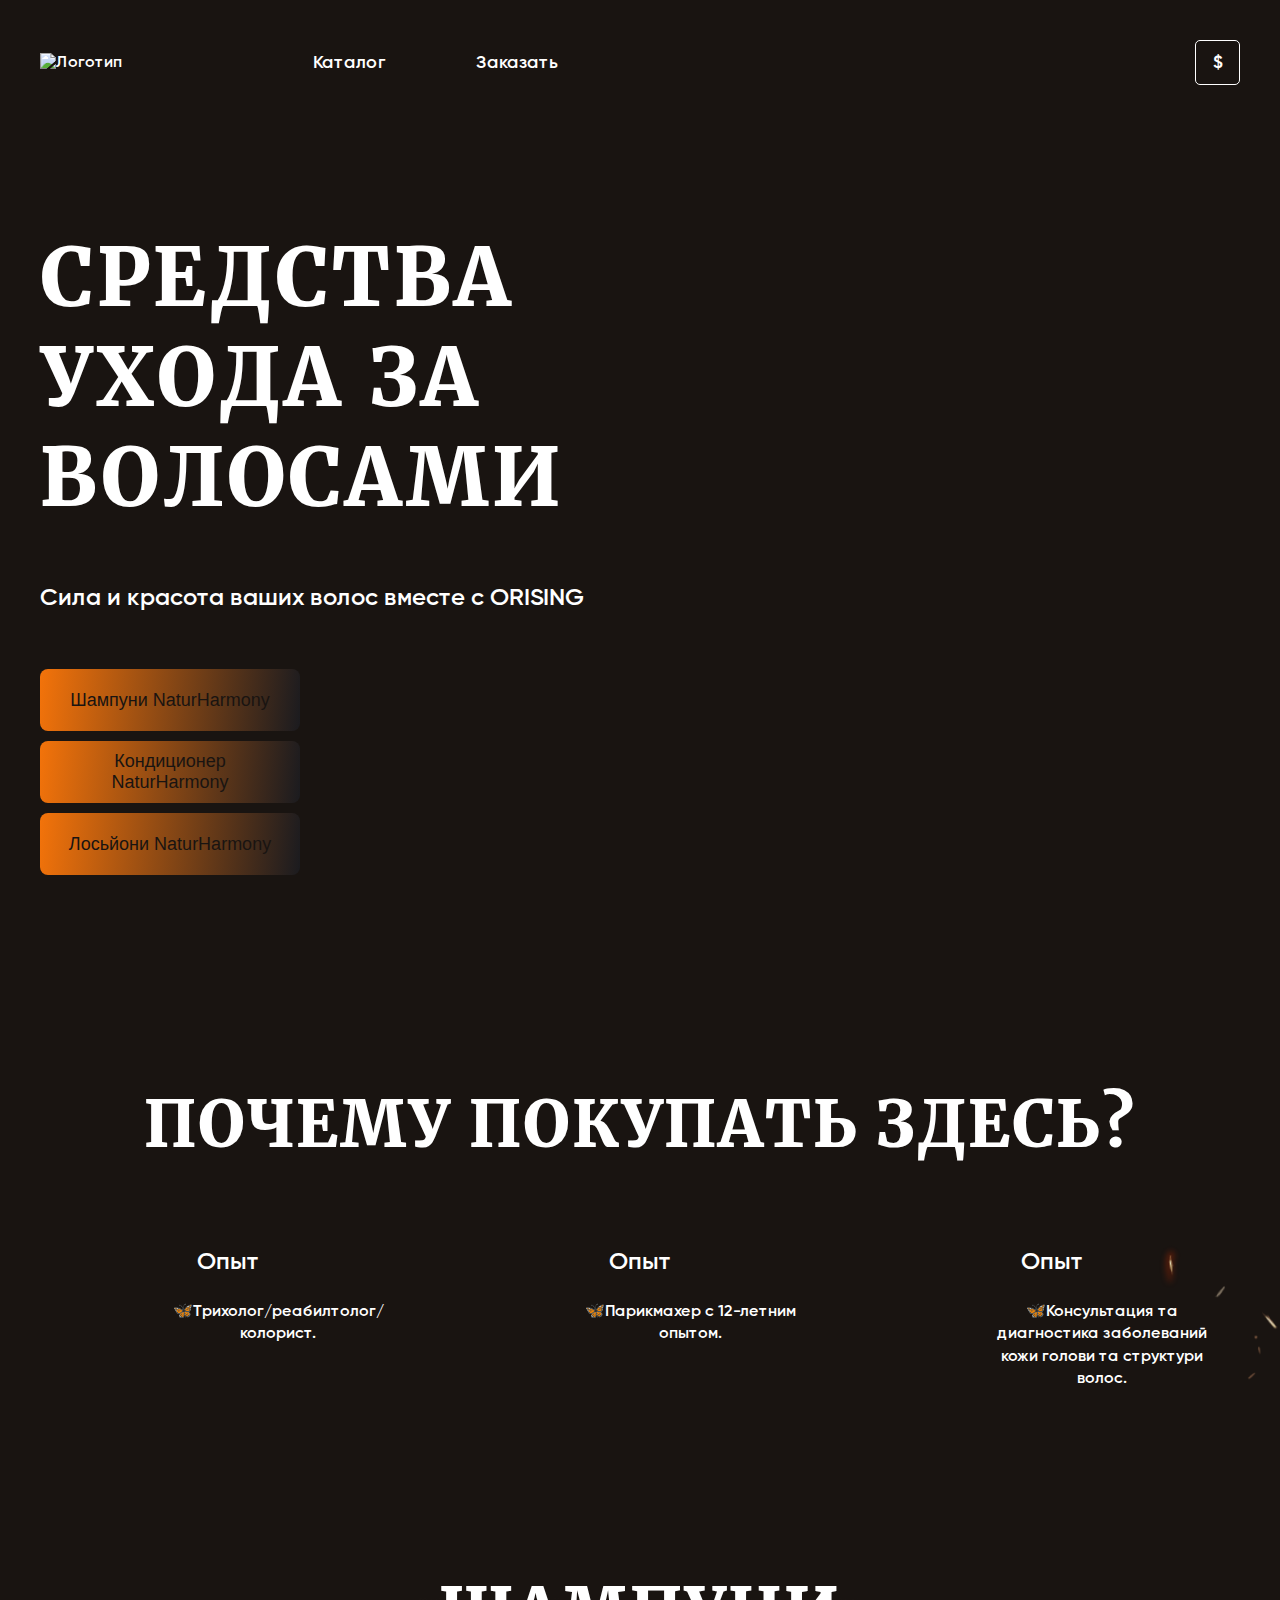
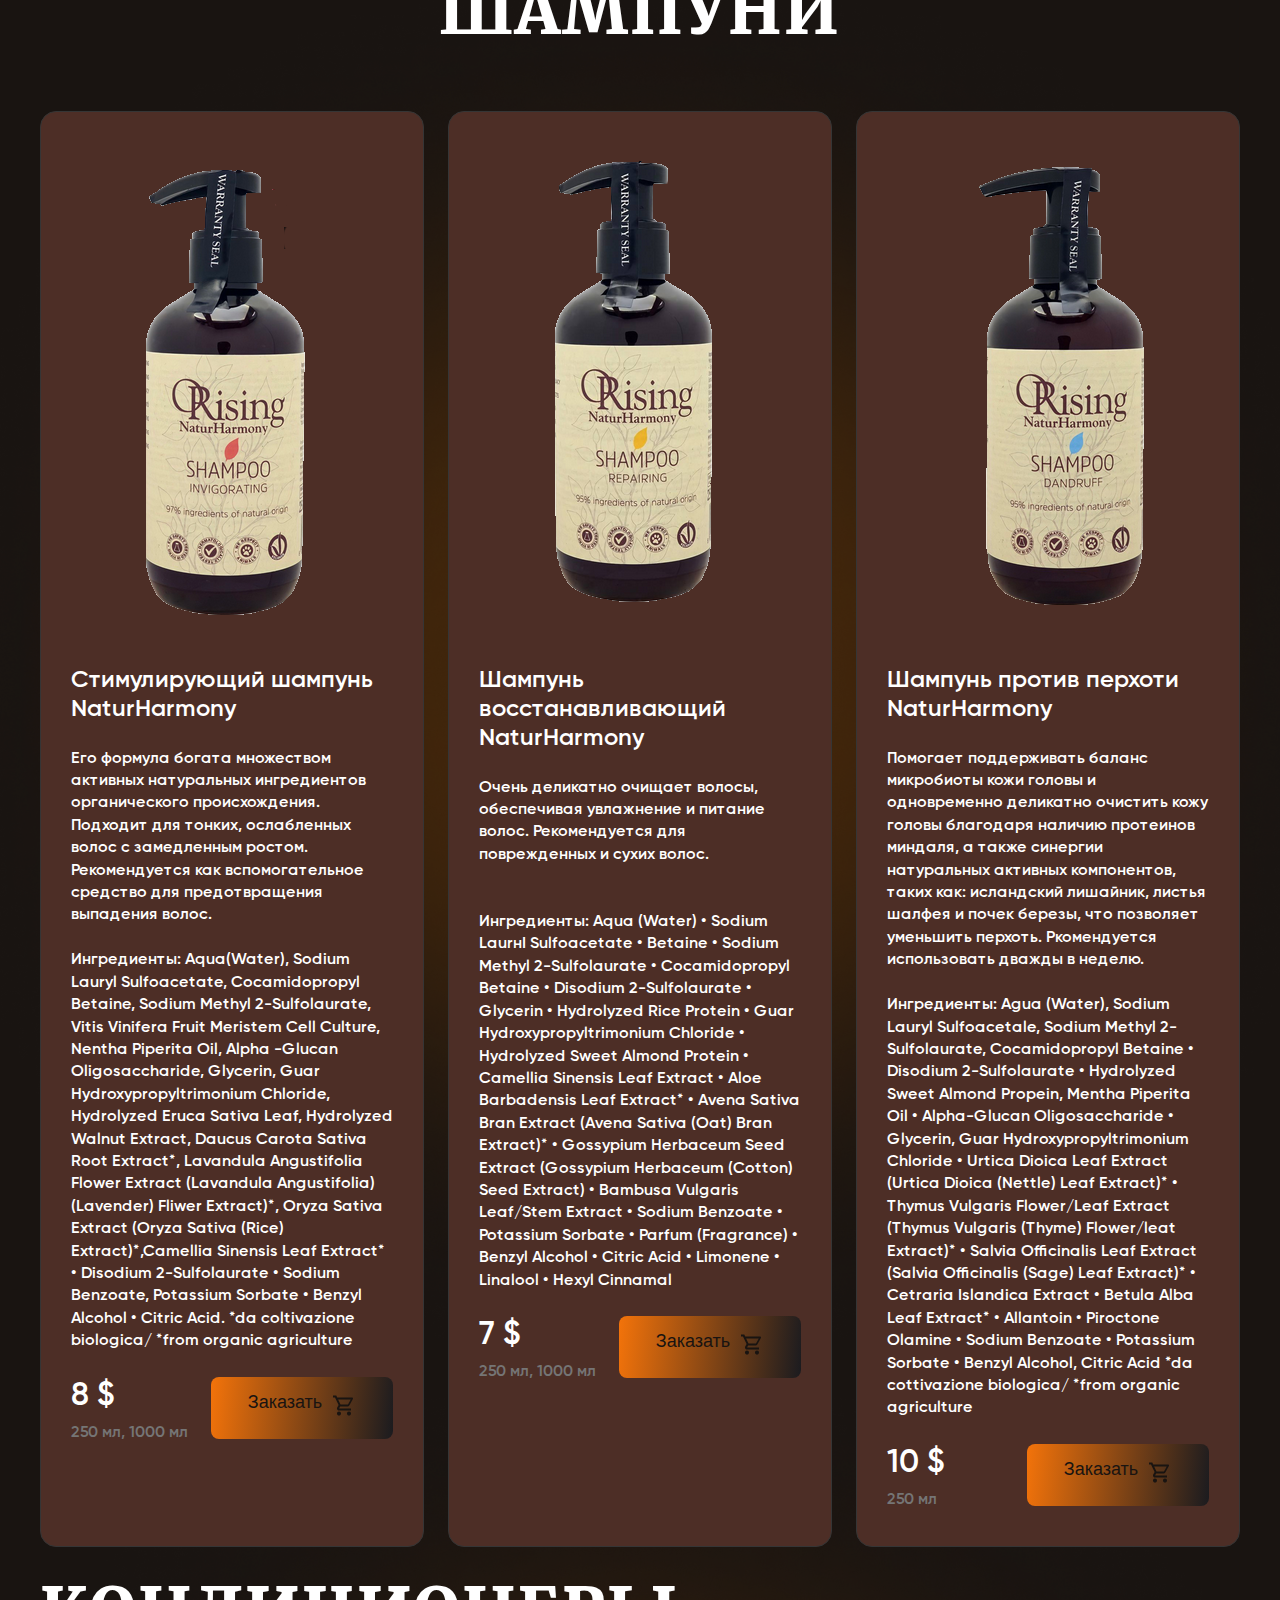
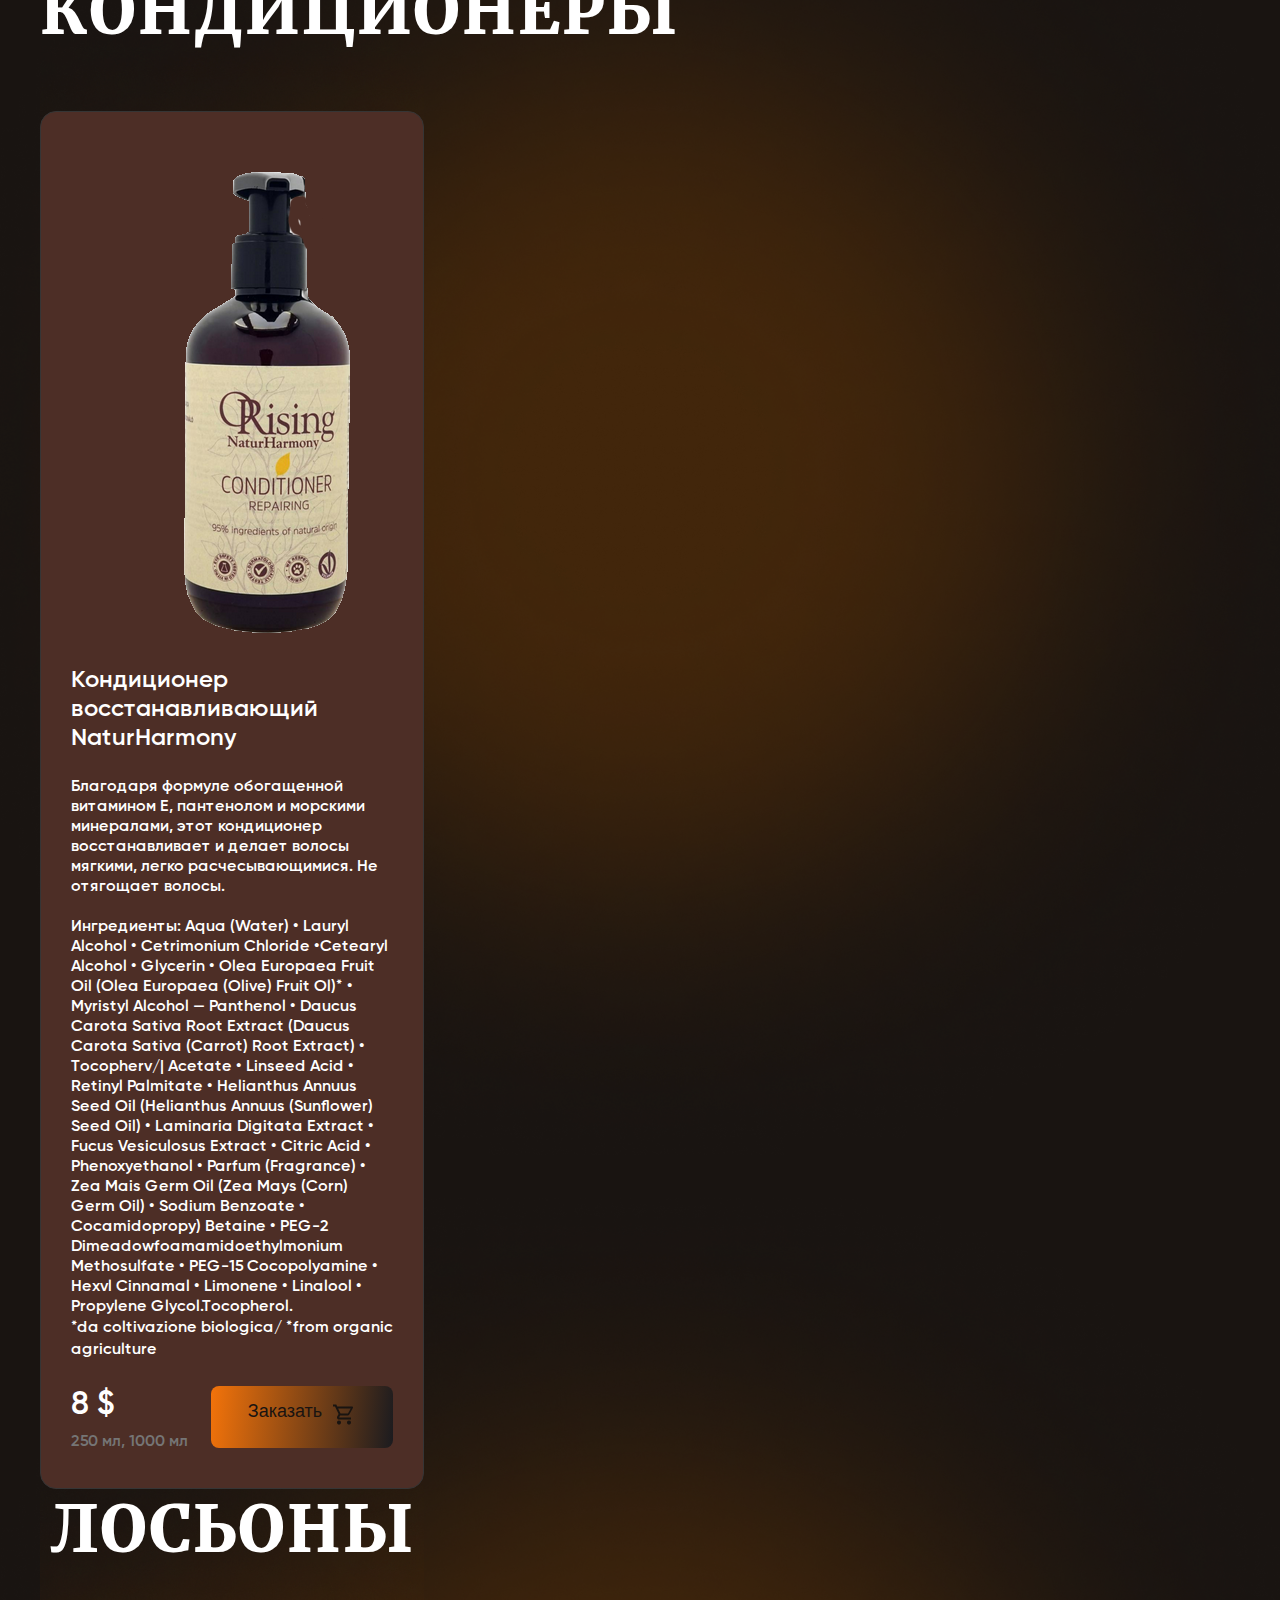
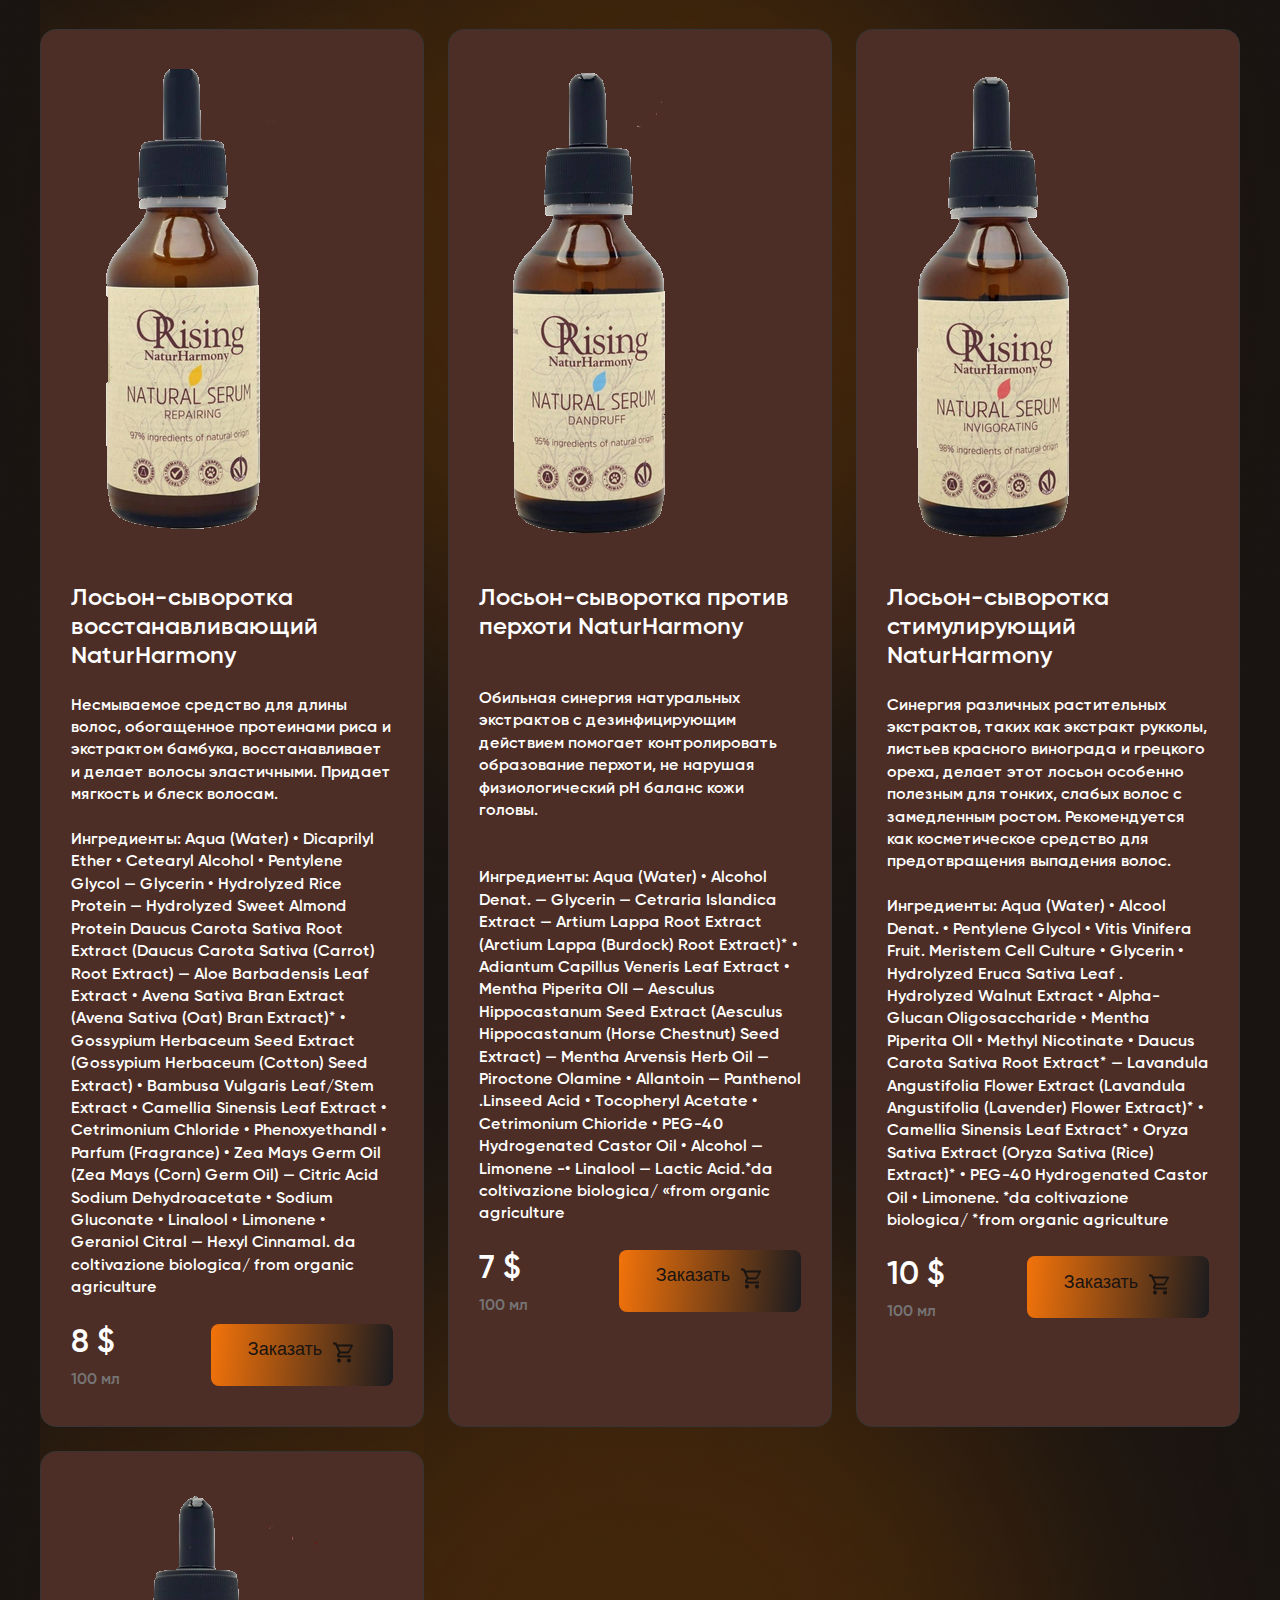
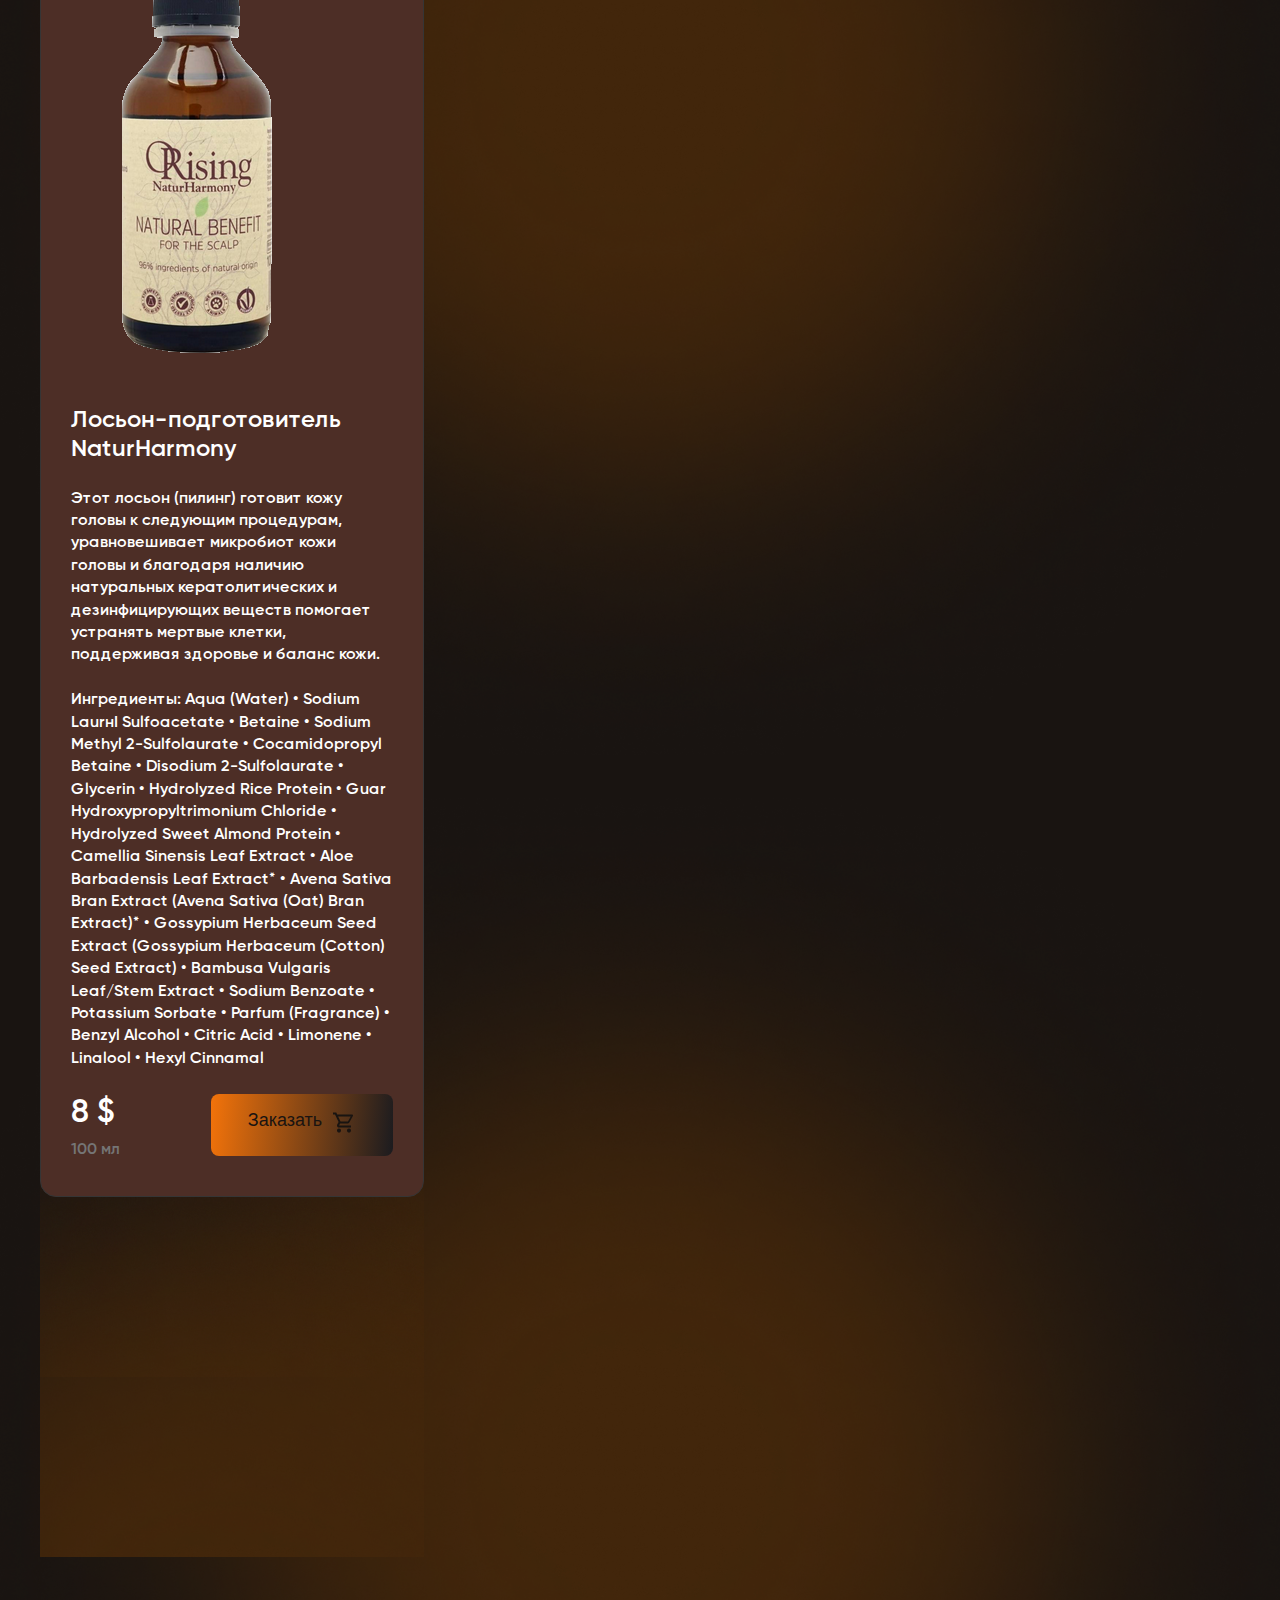
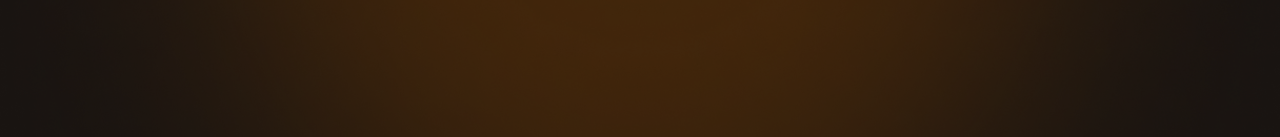
==== commit 7c4d51d8: "text11" ====
--- a/index.html
+++ b/index.html
@@ -21,7 +21,7 @@
                         </li>
 
                         <li class="menu-item">
-                            <a href="https://www.instagram.com/anna.mishinaa/">Оформление заказа</a>
+                            <a href="https://www.instagram.com/anna.mishinaa/">Заказать</a>
                         </li>
 
                     </ul>
--- a/styles/styles.css
+++ b/styles/styles.css
@@ -185,11 +185,10 @@
     padding: 24px 0;
 }
 
-
 .why-item-text {
     font-size: 16px;
     line-height: 140%;
-    margin-left: 10px;
+    margin-left: 100px;
 }
 
 .products{
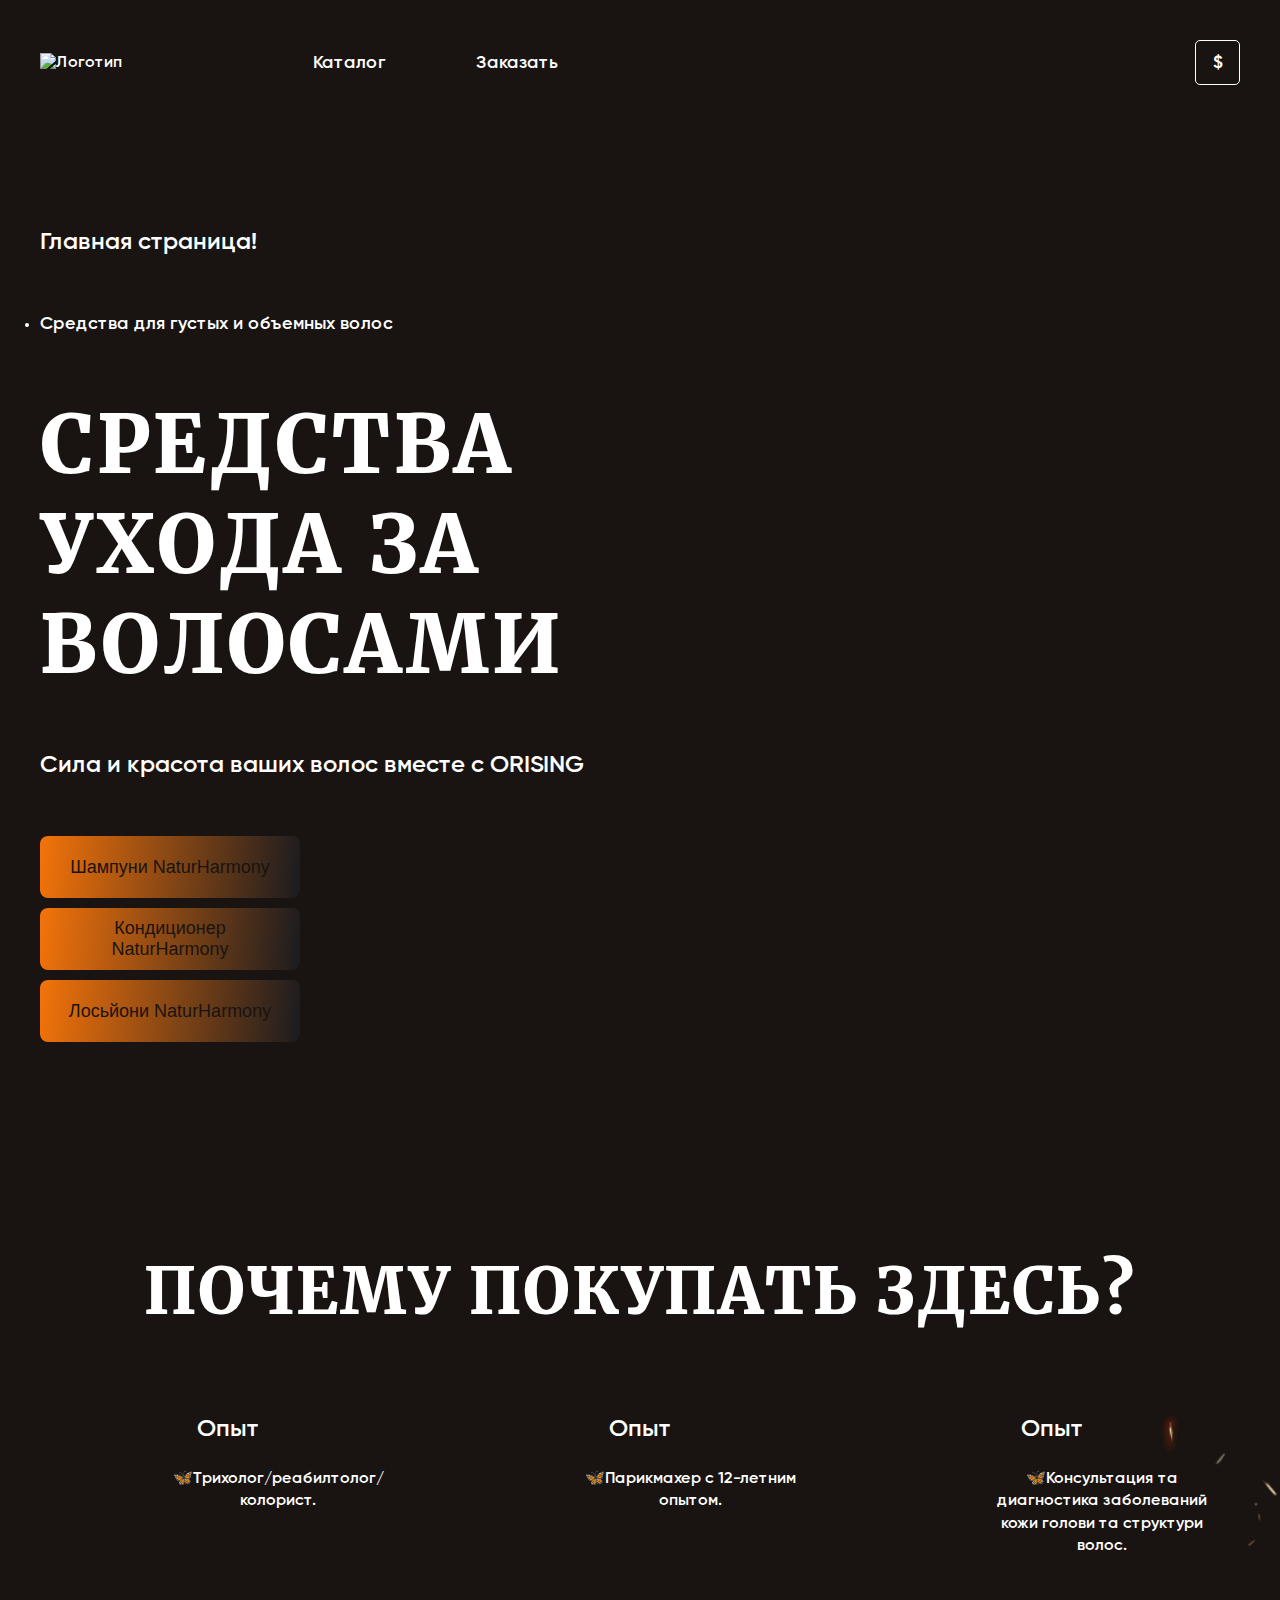
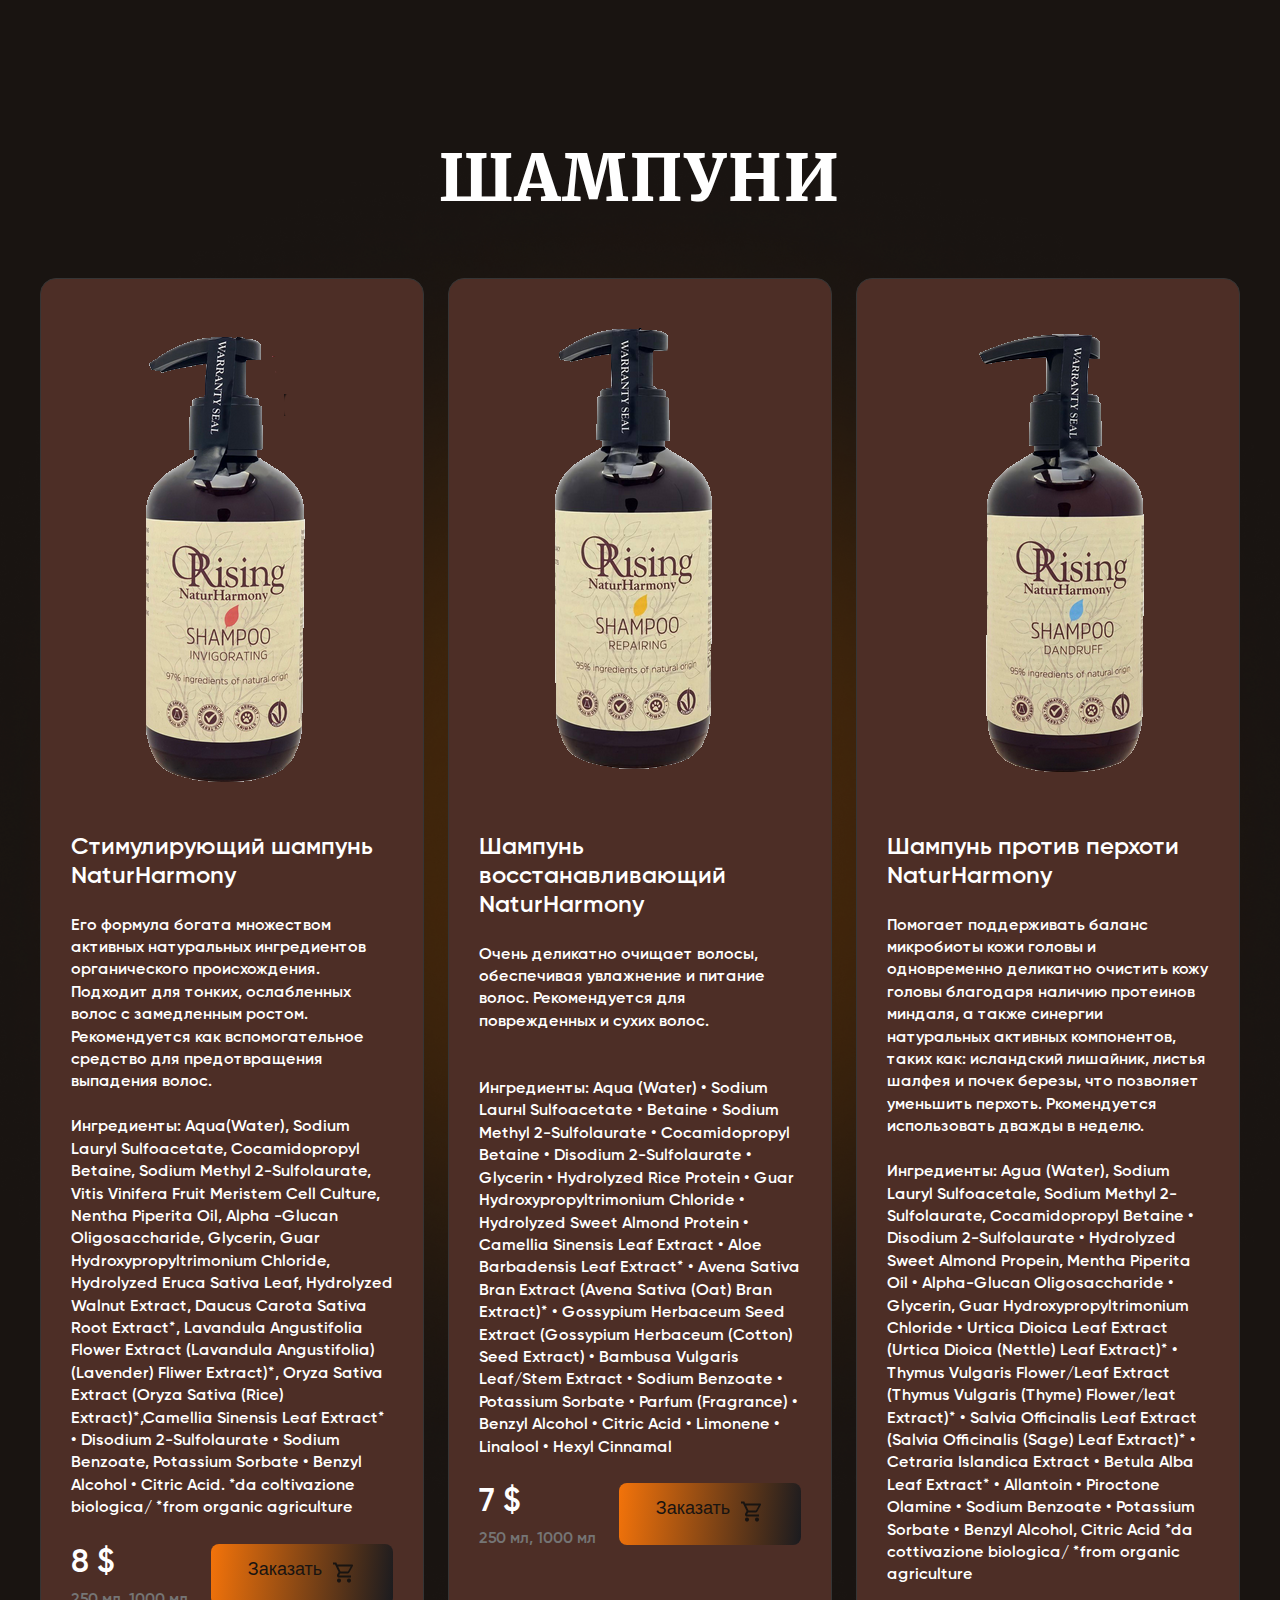
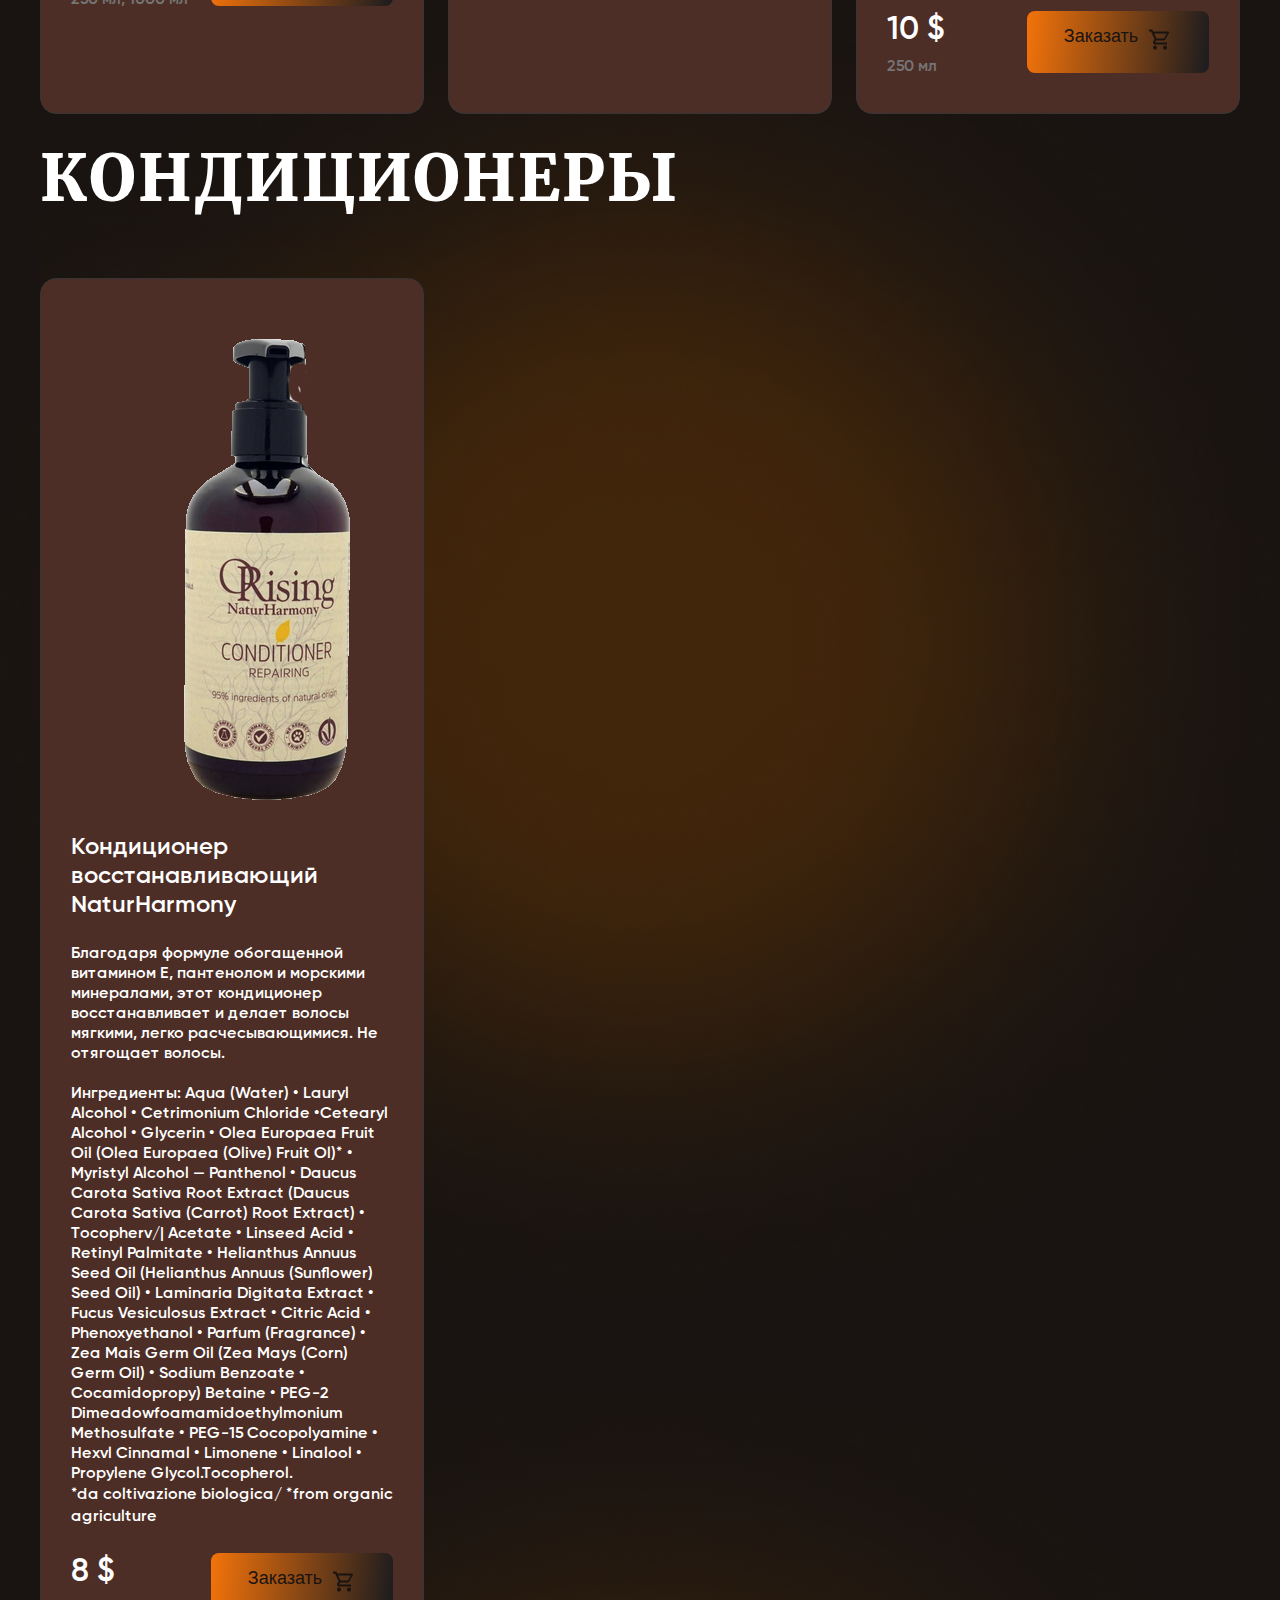
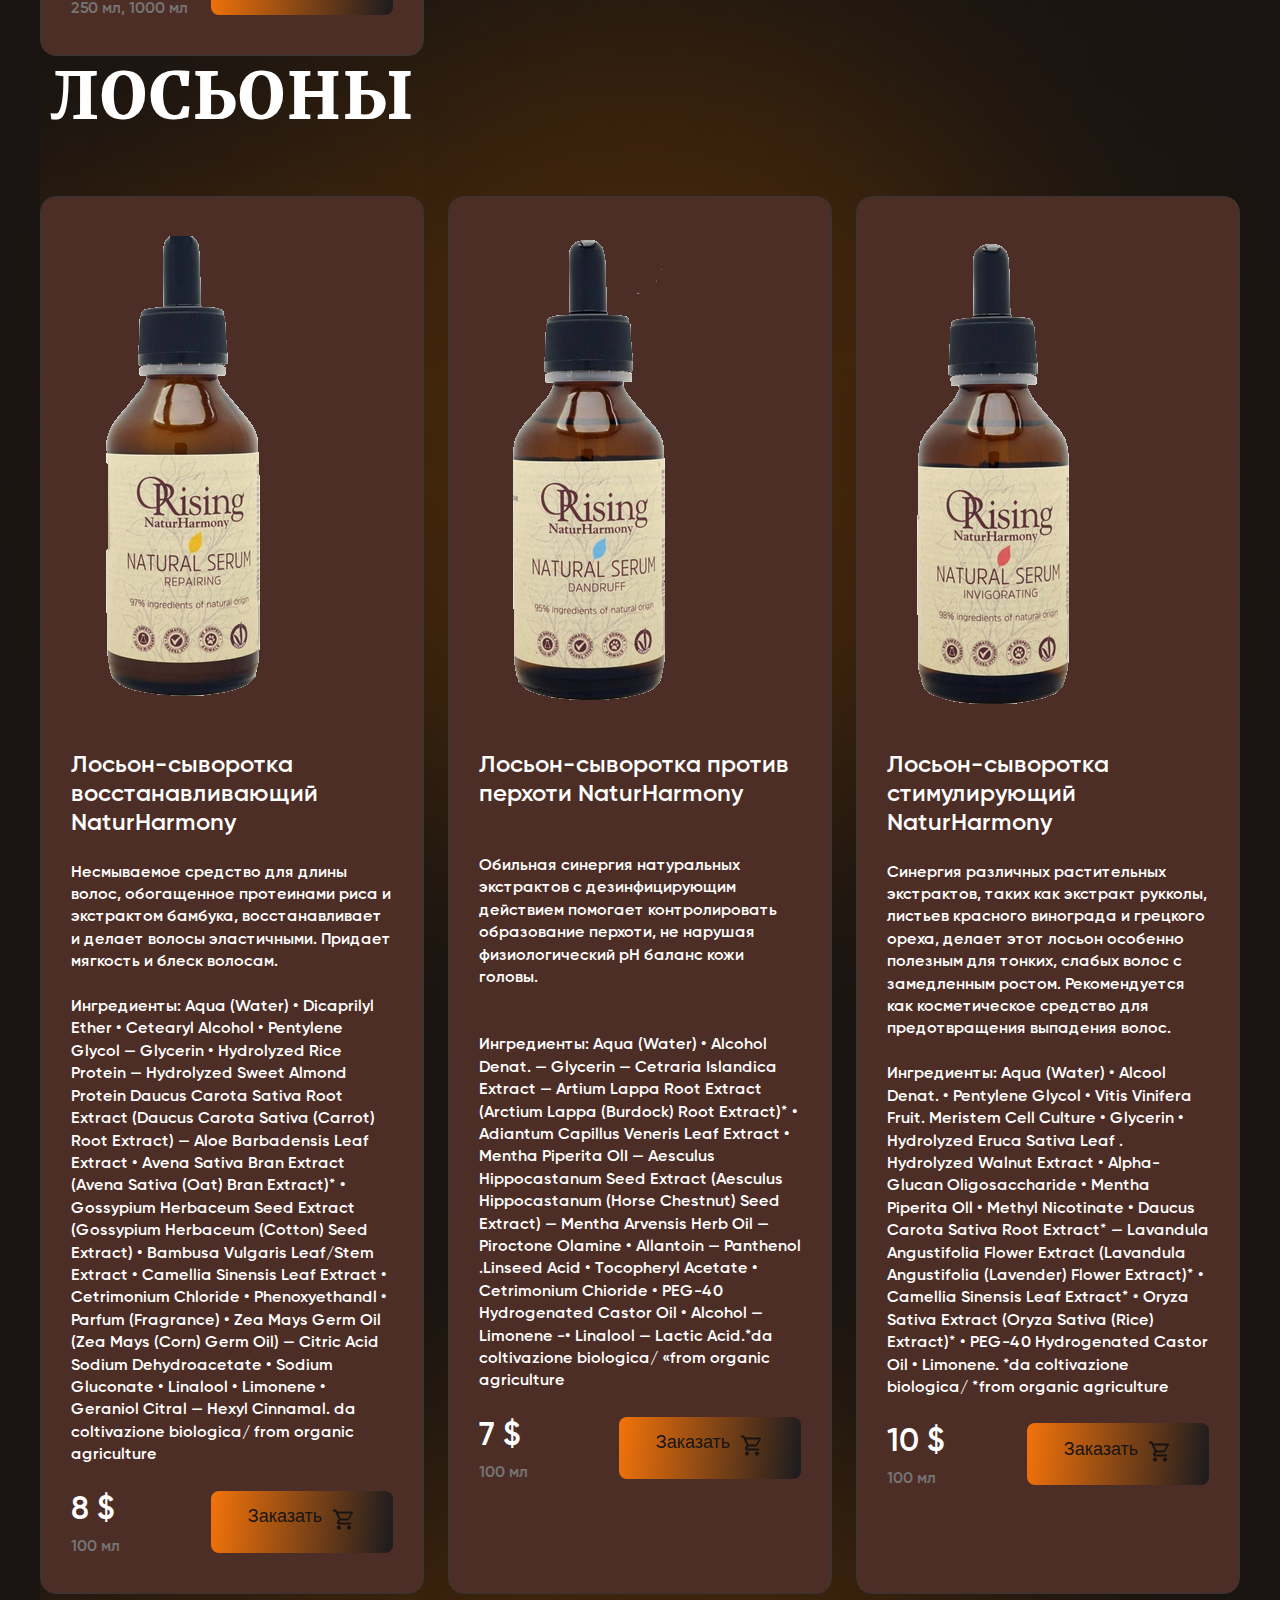
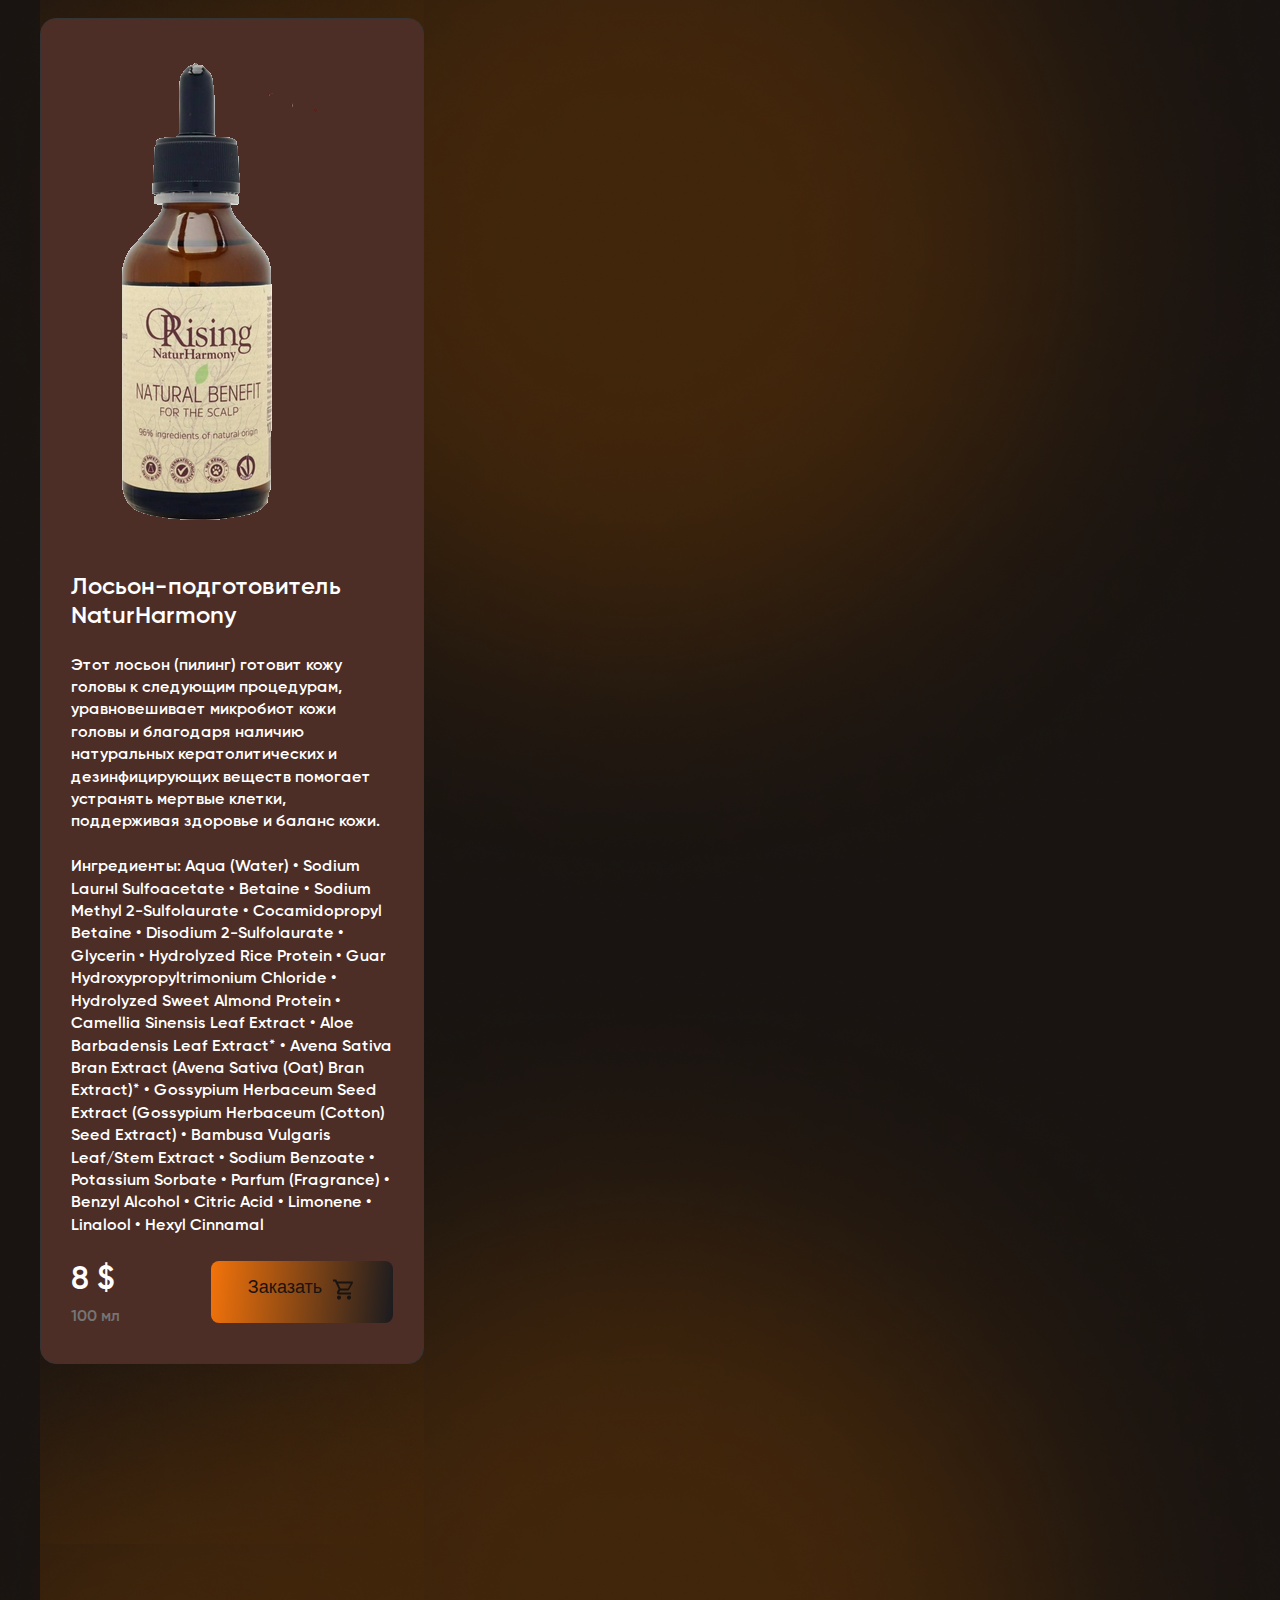
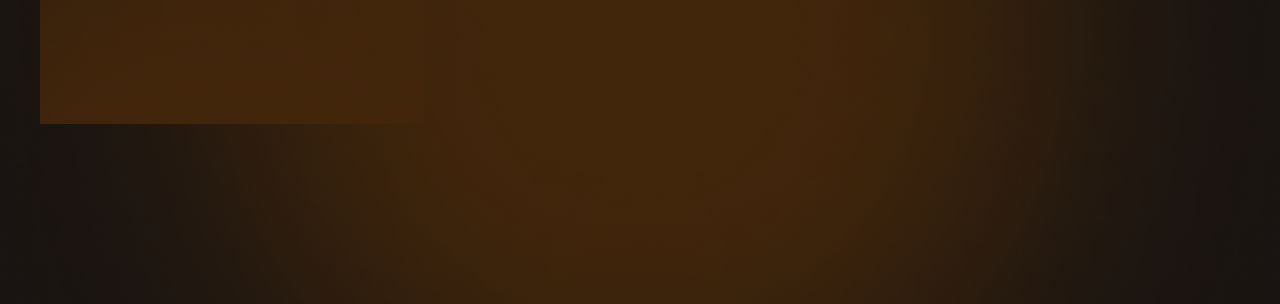
==== commit 867e9e44: "123" ====
--- a/index.html
+++ b/index.html
@@ -3,9 +3,13 @@
 <head>
     <meta charset="UTF-8">
     <title>Hair health</title>
-    <link rel="stylesheet" href="styles/styles.css"> <!--подключение стилей css-->
+
+    
+    <link rel="stylesheet" href="styles/styles.css"> <!--подключение стилей для главной страиницы css-->
+    
 </head>
 <body>
+    
 
 <section class="main">
         <header class="header">
@@ -22,6 +26,8 @@
 
                         <li class="menu-item">
                             <a href="https://www.instagram.com/anna.mishinaa/">Заказать</a>
+
+                            
                         </li>
 
                     </ul>
@@ -33,6 +39,22 @@
         <section class="main-content">
             <div class="container">
                 <div class="main-info">
+
+                    <header>
+                        <h1 class="main-text">Главная страница!</h1>
+                    </header>
+                                    
+                    <nav>
+                        <ul>
+                            <li class="menu-item">
+                                <a href="page2.html">Средства для густых и объемных волос</a>
+                            </li>
+                        </ul>
+                    </nav>
+
+                    <br>
+                    <br>
+                    <br>
 
                     <h1 class="main-title">Средства ухода за волосами</h1>
 
@@ -87,6 +109,9 @@
         </div>
     </section>
 
+
+    
+
     <!--3х2-->
     <!--ШАМПУНИ-->
     <section class="products" id="products_sh"> <!-- идентификатор id="products" для поиска скрипта -->
